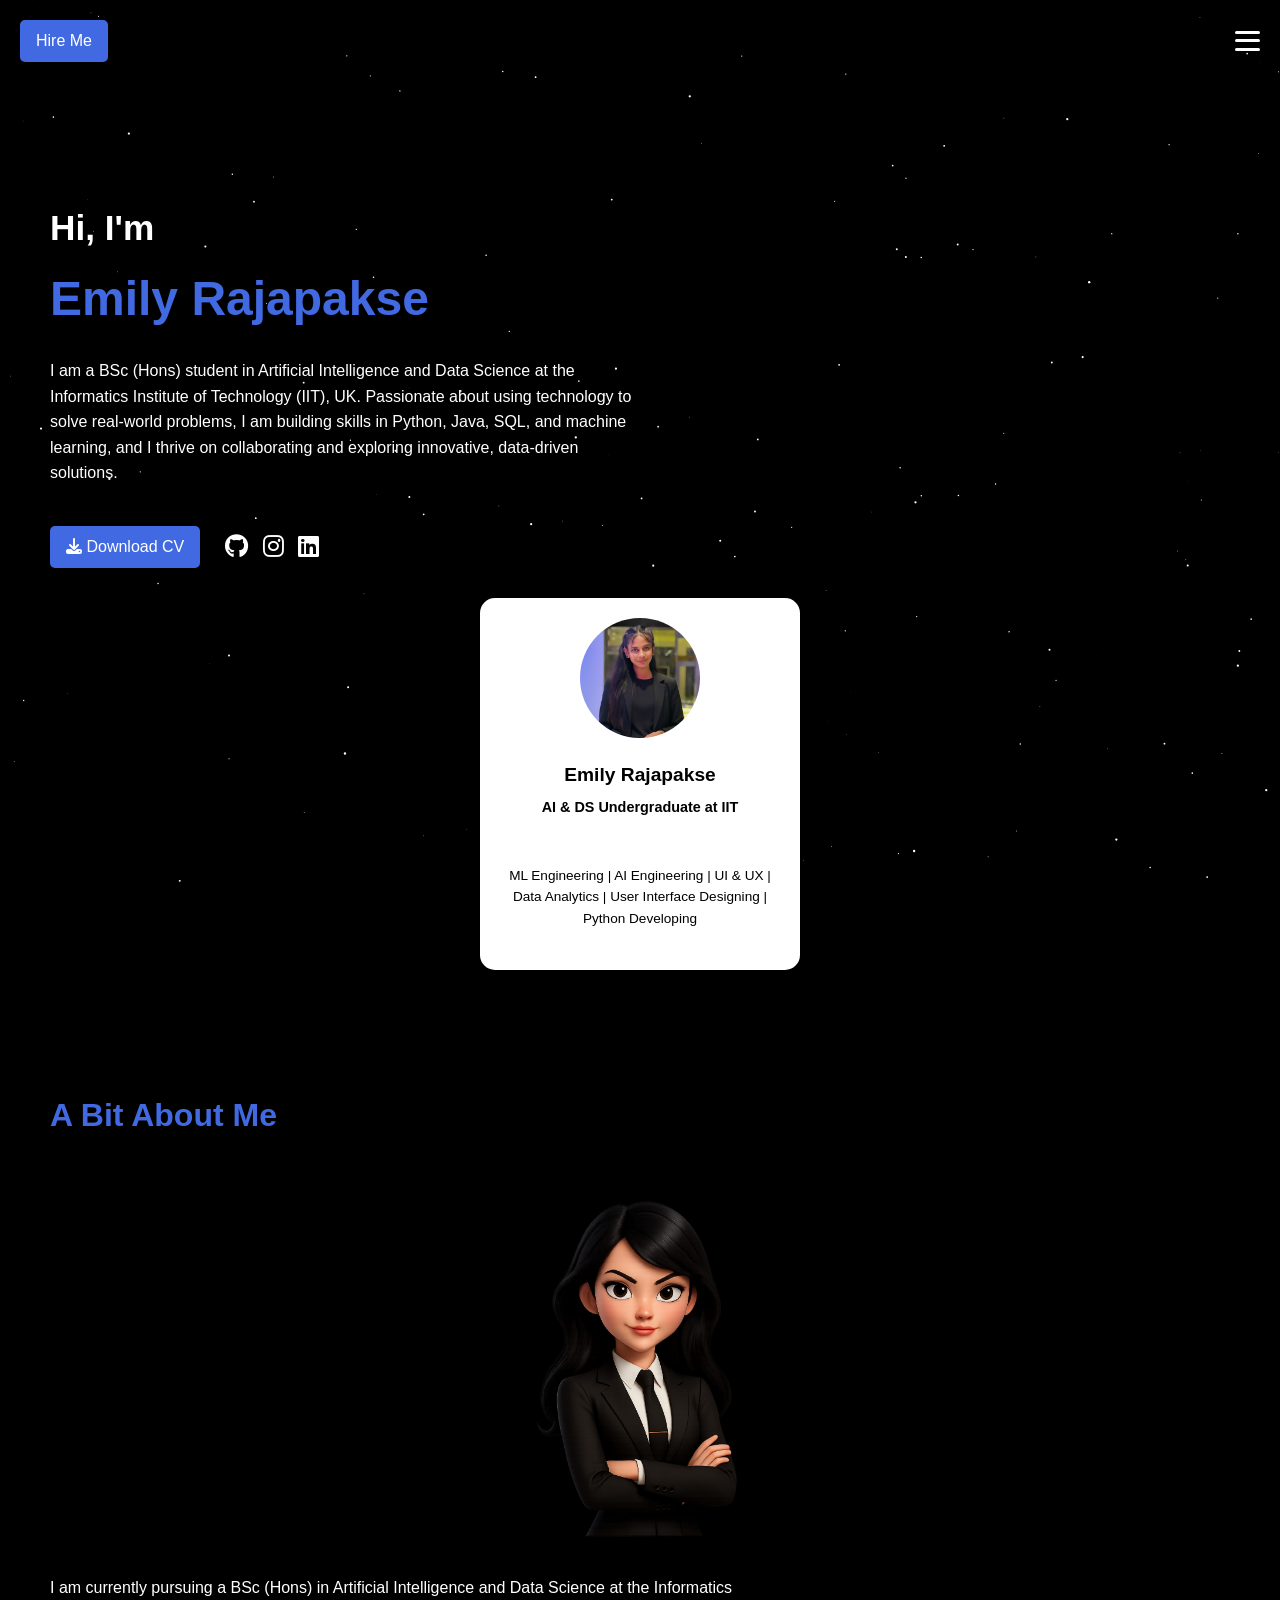
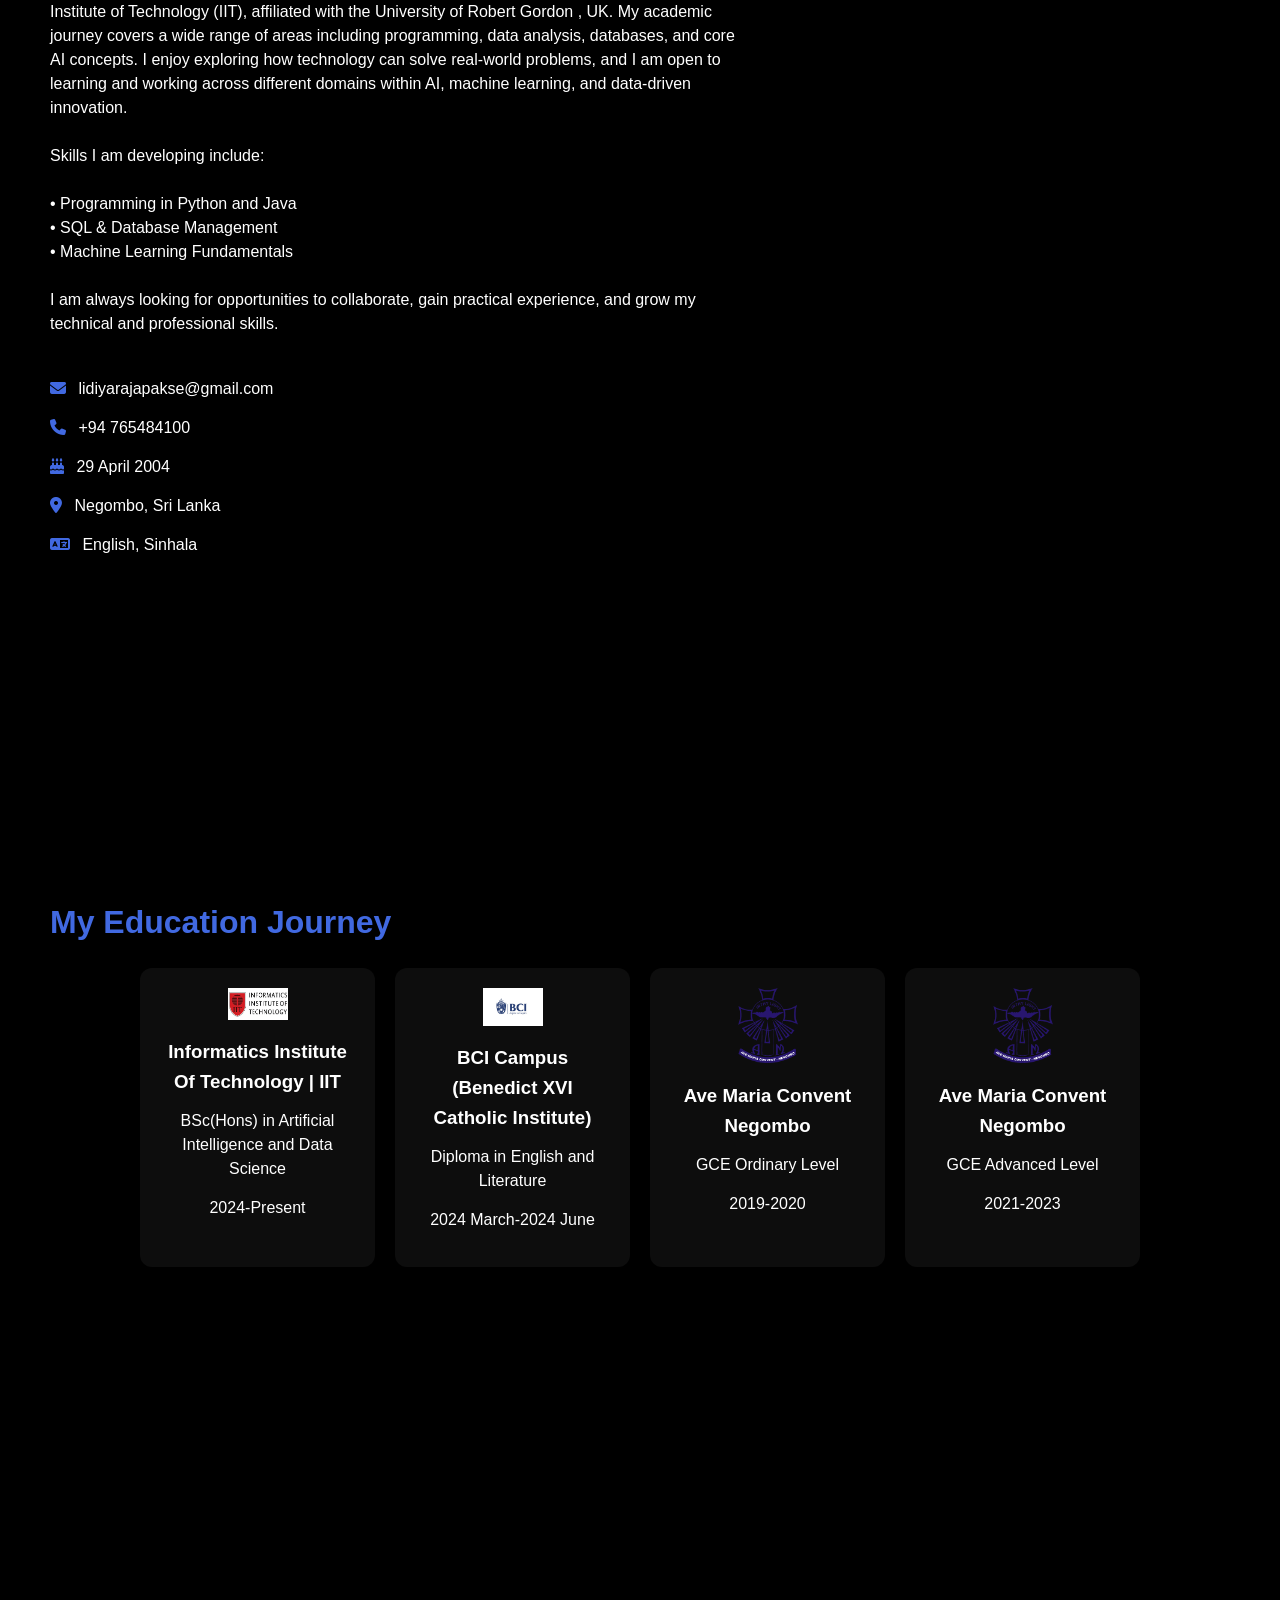
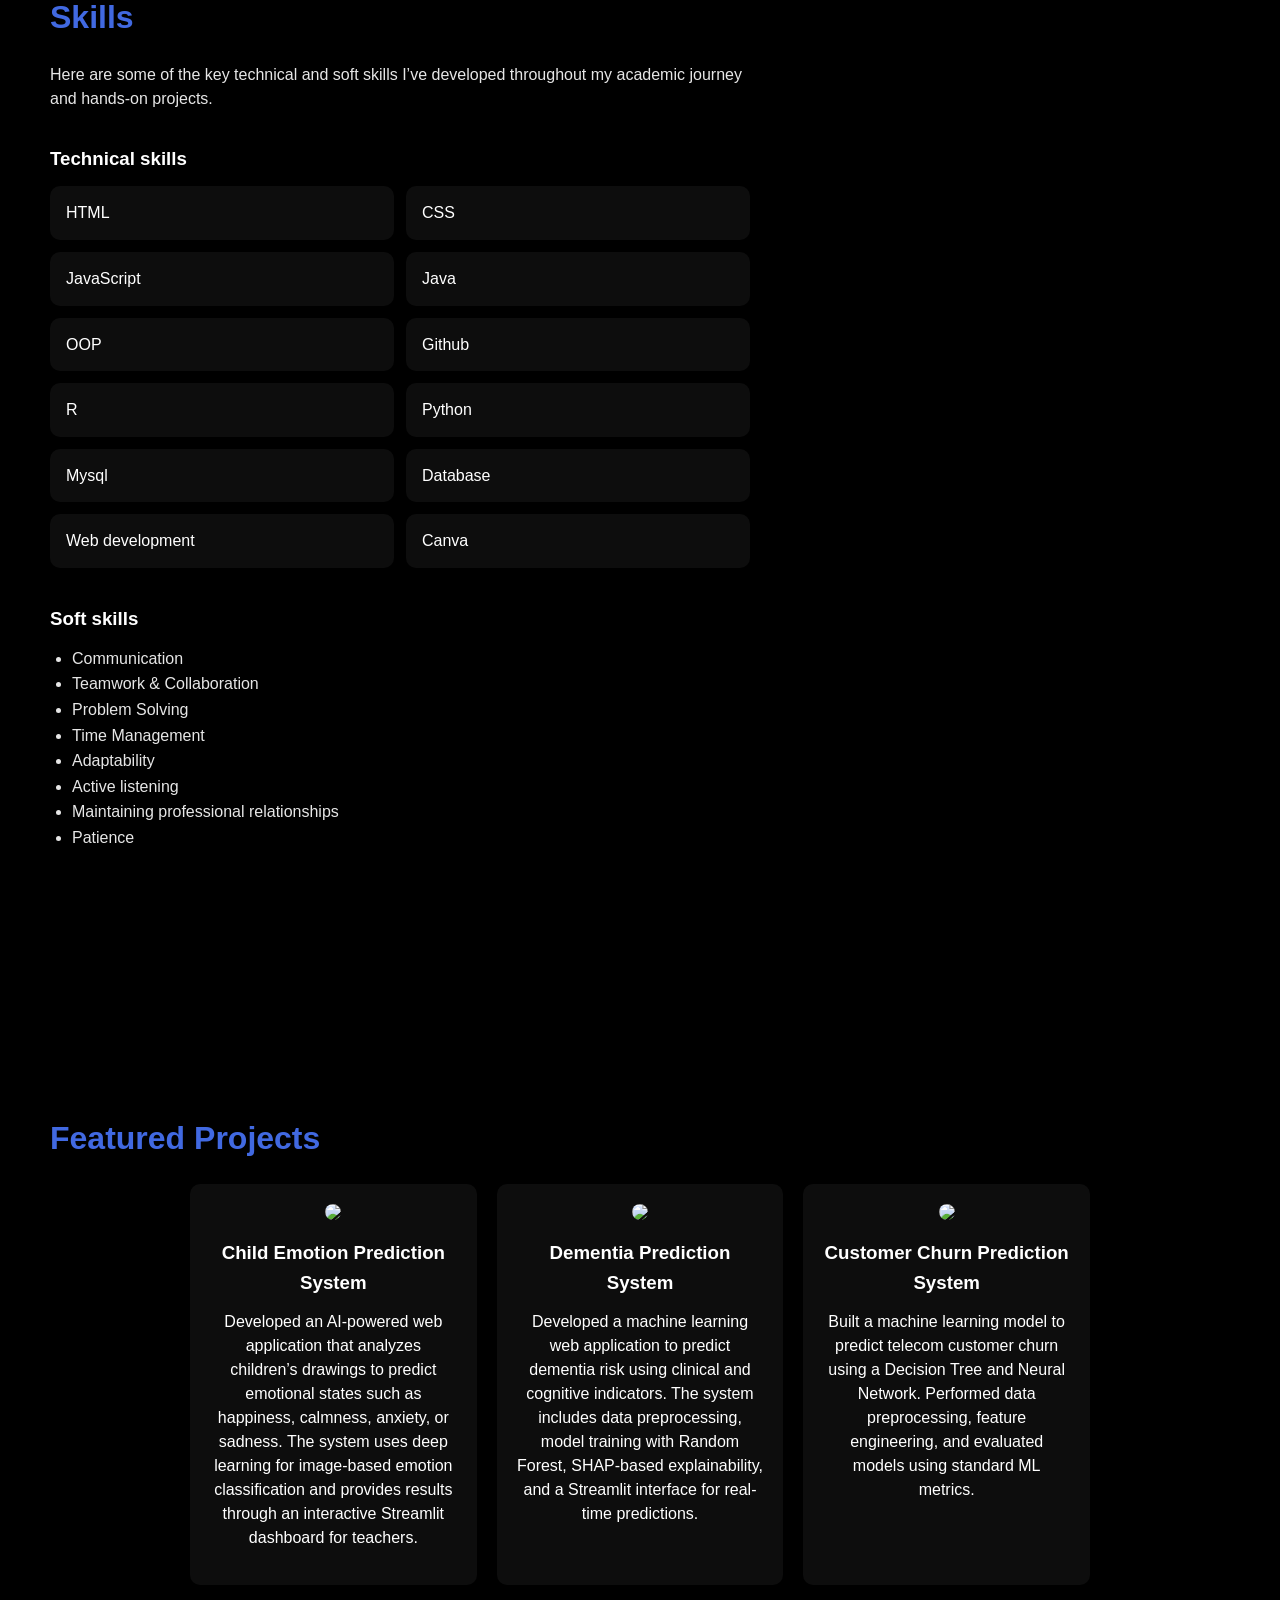
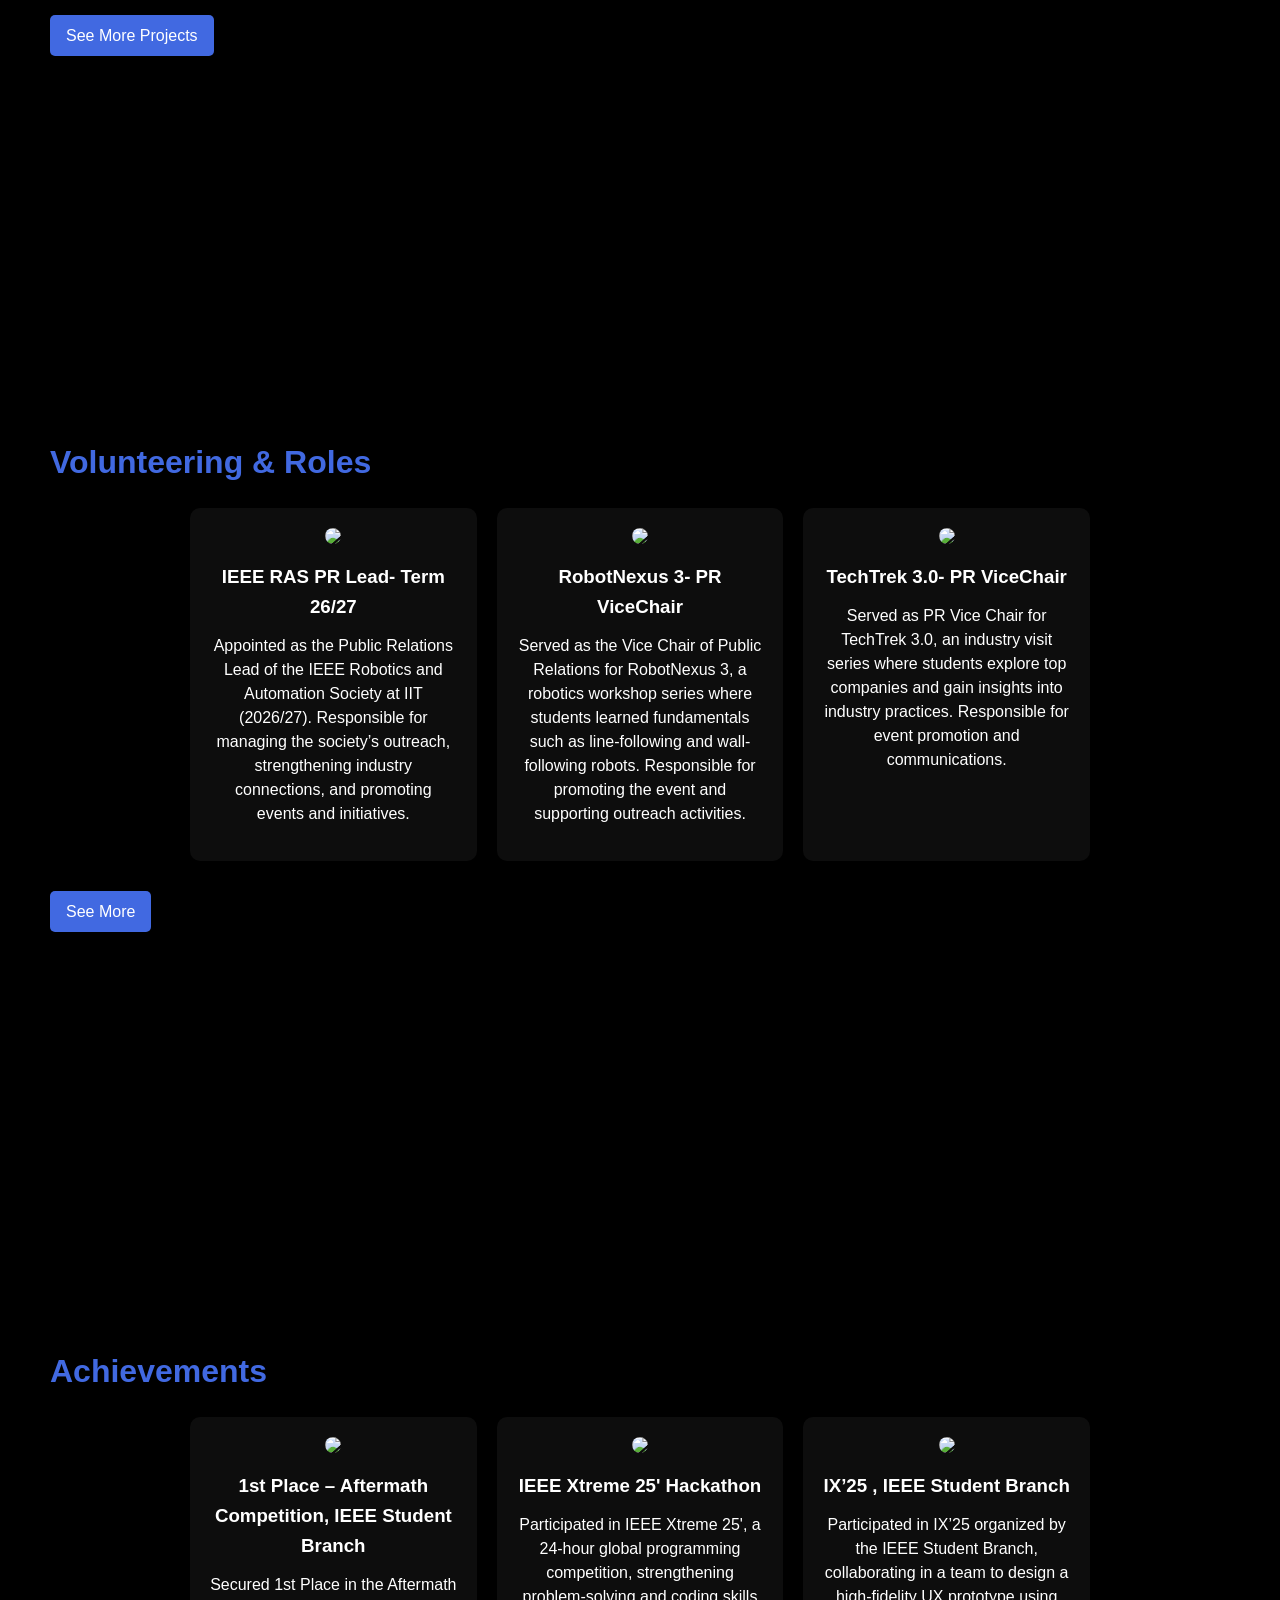
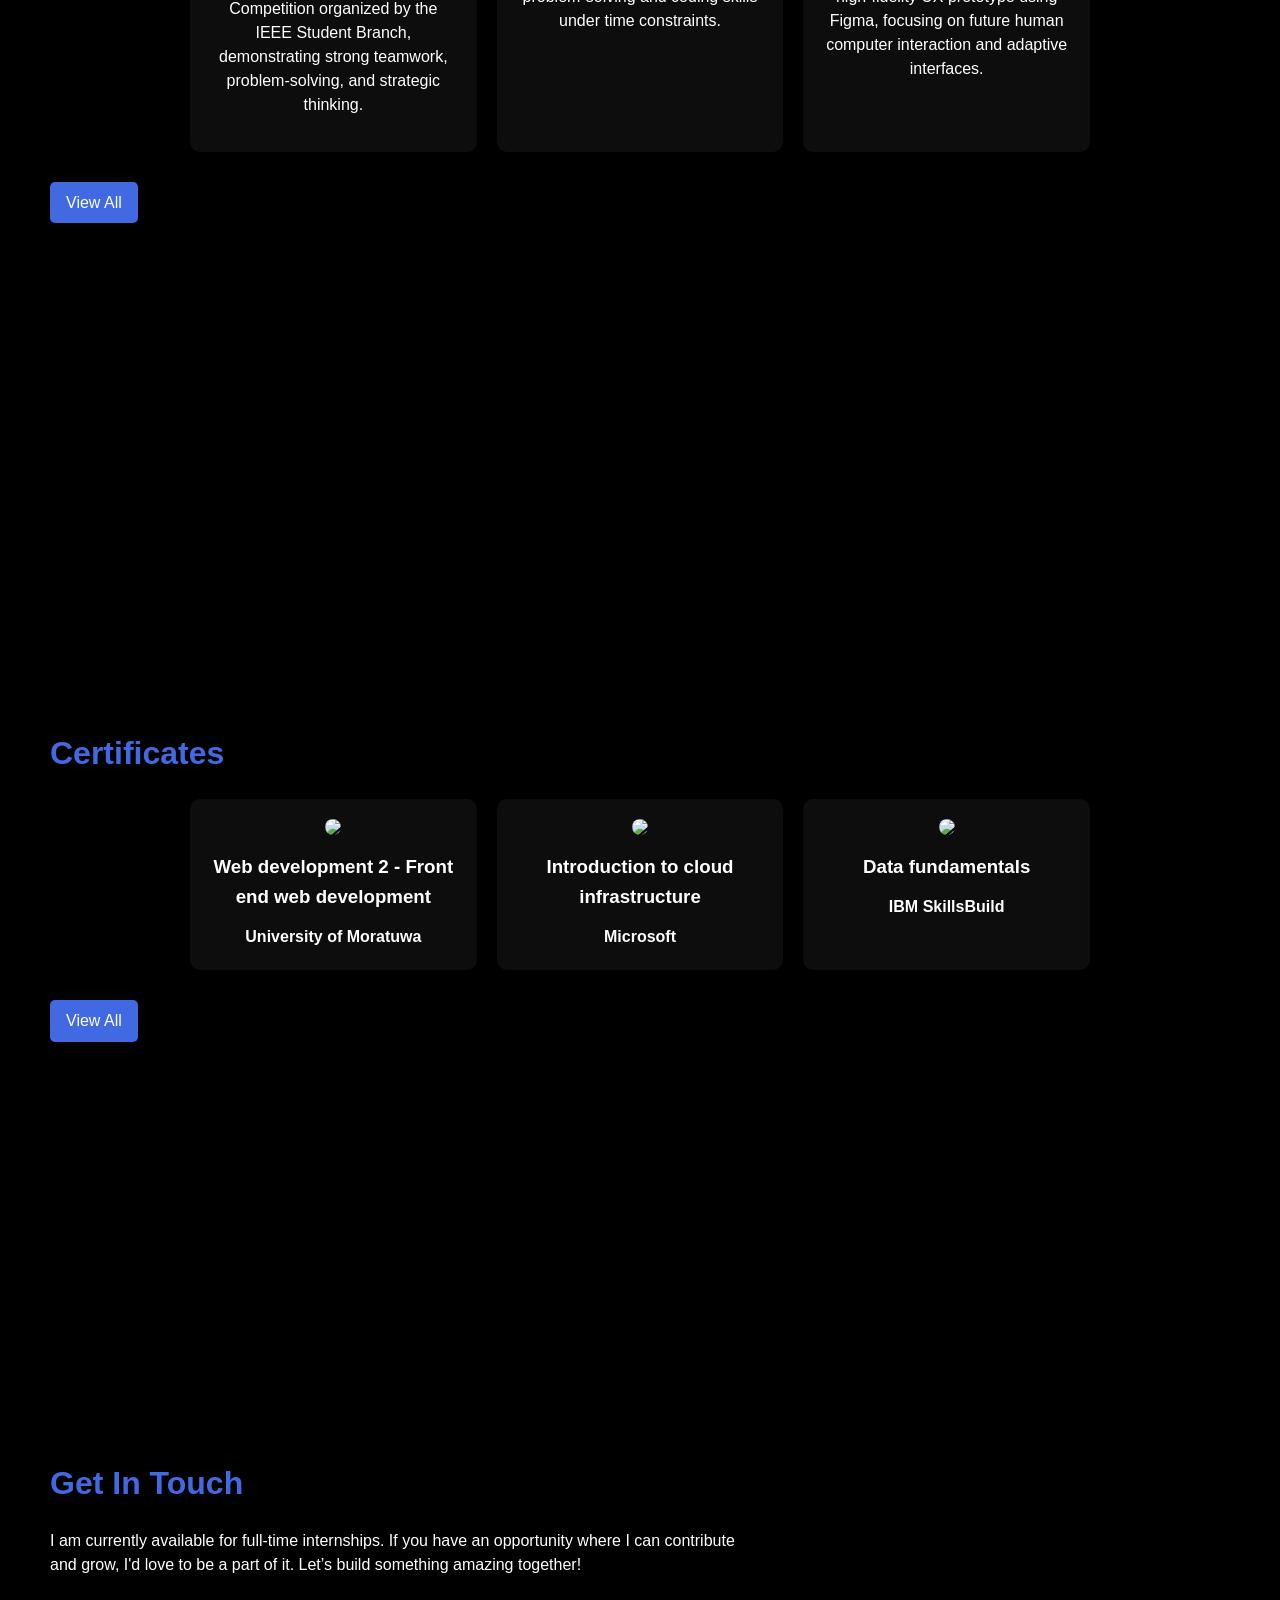
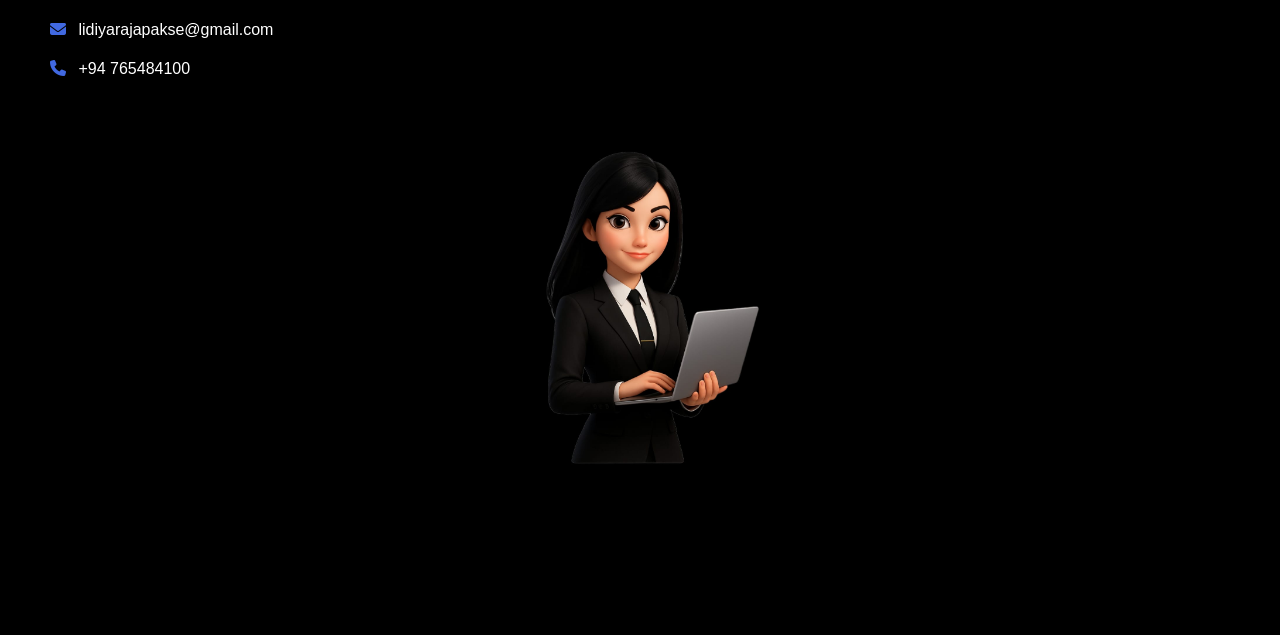
==== index.html @ 0fd034a1 "Add files via upload" ====
<!DOCTYPE html>
<html lang="en">
<head>
  <meta charset="UTF-8" />
  <meta name="viewport" content="width=device-width, initial-scale=1.0" />
  <title>Portfolio Demo</title>
  <link rel="stylesheet" href="styles.css" />
  <link rel="stylesheet" href="https://cdn.jsdelivr.net/npm/aos@2.3.4/dist/aos.css" />
  <link rel="stylesheet" href="https://cdnjs.cloudflare.com/ajax/libs/font-awesome/6.4.0/css/all.min.css"/>
</head>
<body>
  <!-- Star Background -->
  <canvas id="bg-canvas"></canvas>

  <!-- Navbar -->
  <header>
    <div class="nav-left">
      <a href="#contact" class="hire-btn">Hire Me</a>
    </div>
    <div class="nav-right">
      <div class="hamburger" id="hamburger">
        <span></span>
        <span></span>
        <span></span>
      </div>
    </div>
  </header>

  <!-- Mobile Menu -->
  <nav class="mobile-menu" id="mobileMenu">
    <ul>
      <li><a href="#home">Home</a></li>
      <li><a href="#about">About</a></li>
      <li><a href="#education">Education</a></li>
      <li><a href="#skills">Skills</a></li>
      <li><a href="#projects">Projects</a></li>
      <li><a href="#volunteering">Volunteering</a></li>
      <li><a href="#achievements">Achievements</a></li>
      <li><a href="#certificates">Certificates</a></li>
      <li><a href="#contact">Contact</a></li>
    </ul>
  </nav>

  <!-- Sections -->
  <section id="home" class="section">
    <h1 data-aos="fade-up">Hi, I'm </h1>
    <h2 data-aos="fade-up">Emily Rajapakse</h2>
    <p data-aos="fade-up" data-aos-delay="300">
      I am a BSc (Hons) student in Artificial Intelligence and Data Science at the Informatics Institute of Technology (IIT), UK. Passionate about using technology to solve real-world problems, I am building skills in Python, Java, SQL, and machine learning, and I thrive on collaborating and exploring innovative, data-driven solutions.
    </p>

    <div class="home-buttons" data-aos="fade-up" data-aos-delay="600">
      <a href="assets/cv.pdf" download="Emily_Rajapakse_CV" class="hire-btn">
        <i class="fa-solid fa-download"></i> Download CV
      </a>

      <div class="social-icons">
        <a href="https://github.com/EmilyRajapakse2004" target="_blank"><i class="fab fa-github"></i></a>
        <a href="https://www.instagram.com/emily_dzoy?igsh=d3J3a2YyanF6aWJv" target="_blank"><i class="fab fa-instagram"></i></a>
        <a href="https://www.linkedin.com/in/emily-rajapakse-7422a737a" target="_blank"><i class="fab fa-linkedin"></i></a>
      </div>
    </div>

    <div class="profile-card" data-aos="fade-up" data-aos-delay="900">
      <img src="assets/profile.jpg" alt="Emily Rajapakse">
      <h3>Emily Rajapakse</h3>
      <p><b>AI & DS Undergraduate at IIT</b></p><br>
      <p class="skills">ML Engineering | AI Engineering | UI & UX | Data Analytics | User Interface Designing | Python Developing</p>
    </div>
  </section>

  <section id="about" class="section">
    <h2 data-aos="fade-up">A Bit About Me</h2>
    <div class="about-avatar" data-aos="fade-up" data-aos-delay="200">
      <img src="assets/professional-girl.jpg" alt="Professional Working Girl">
    </div>
    <p data-aos="fade-up">
      I am currently pursuing a BSc (Hons) in Artificial Intelligence and Data Science at the Informatics Institute of Technology (IIT), affiliated with the University of Robert Gordon , UK.

      My academic journey covers a wide range of areas including programming, data analysis, databases, and core AI concepts. I enjoy exploring how technology can solve real-world problems, and I am open to learning and working across different domains within AI, machine learning, and data-driven innovation.<br><br>

      Skills I am developing include:<br><br>
      • Programming in Python and Java<br>
      • SQL & Database Management<br>
      • Machine Learning Fundamentals<br><br>

      I am always looking for opportunities to collaborate, gain practical experience, and grow my technical and professional skills.
    </p>

    <div class="about-contact">
      <p data-aos="fade-up" data-aos-delay="400"><i class="fa-solid fa-envelope"></i> <a href="mailto:lidiyarajapakse@gmail.com">lidiyarajapakse@gmail.com</a></p>
      <p data-aos="fade-up" data-aos-delay="400"><i class="fa-solid fa-phone"></i> <a href="tel:+94765484100">+94 765484100</a></p>
      <p data-aos="fade-up" data-aos-delay="400"><i class="fa-solid fa-cake-candles"></i> 29 April 2004</p>
      <p data-aos="fade-up" data-aos-delay="400"><i class="fa-solid fa-location-dot"></i> Negombo, Sri Lanka</p>
      <p data-aos="fade-up" data-aos-delay="400"><i class="fa-solid fa-language"></i> English, Sinhala</p>
    </div>
  </section>

  <section id="education" class="section">
    <h2 data-aos="fade-up">My Education Journey</h2>
    <div class="education-grid">
      <div class="education-card" data-aos="zoom-in">
        <img src="assets/iit-logo.webp" alt="IIT Logo" class="edu-logo">
        <h3>Informatics Institute Of Technology | IIT</h3>
        <p>BSc(Hons) in Artificial Intelligence and Data Science</p>
        <p>2024-Present</p>
      </div>
      <div class="education-card" data-aos="zoom-in" data-aos-delay="200">
        <img src="assets/bci-logo.jpg" alt="BCI Logo" class="edu-logo">
        <h3>BCI Campus (Benedict XVI Catholic Institute)</h3>
        <p>Diploma in English and Literature</p>
        <p>2024 March-2024 June</p>
      </div>
      <div class="education-card" data-aos="zoom-in" data-aos-delay="400">
        <img src="assets/ave-maria-logo.png" alt="Ave Maria Convent Logo" class="edu-logo">
        <h3>Ave Maria Convent Negombo</h3>
        <p>GCE Ordinary Level</p>
        <p>2019-2020</p>
      </div>
      <div class="education-card" data-aos="zoom-in" data-aos-delay="600">
        <img src="assets/ave-maria-logo.png" alt="Ave Maria Convent Logo" class="edu-logo">
        <h3>Ave Maria Convent Negombo</h3>
        <p>GCE Advanced Level</p>
        <p>2021-2023</p>
      </div>
    </div>
  </section>

  <section id="skills" class="section">
    <h2 data-aos="fade-up">Skills</h2>
    <p class="skills-intro" data-aos="fade-up" data-aos-delay="100">
      Here are some of the key technical and soft skills I’ve developed throughout my academic journey and hands-on projects.
    </p>
    <h3 class="subheading" data-aos="fade-up" data-aos-delay="200"><strong>Technical skills</strong></h3>
    <div class="technical-grid" data-aos="fade-up" data-aos-delay="300">
      <div class="skill-card">HTML</div>
      <div class="skill-card">CSS</div>
      <div class="skill-card">JavaScript</div>
      <div class="skill-card">Java</div>
      <div class="skill-card">OOP</div>
      <div class="skill-card">Github</div>
      <div class="skill-card">R</div>
      <div class="skill-card">Python</div>
      <div class="skill-card">Mysql</div>
      <div class="skill-card">Database</div>
      <div class="skill-card">Web development</div>
      <div class="skill-card">Canva</div>
    </div>
    <h3 class="subheading" data-aos="fade-up" data-aos-delay="400"><strong>Soft skills</strong></h3>
    <ul class="soft-skills" data-aos="fade-up" data-aos-delay="450">
      <li>Communication</li>
      <li>Teamwork & Collaboration</li>
      <li>Problem Solving</li>
      <li>Time Management</li>
      <li>Adaptability</li>
      <li>Active listening</li>
      <li>Maintaining professional relationships</li>
      <li>Patience</li>
    </ul>
  </section>

  <section id="projects" class="section">
  <h2 data-aos="fade-up">Featured Projects</h2>

  <div class="projects-grid">

    <div class="project-card" data-aos="zoom-in">
      <img src="assets/project1.png" class="project-img">
      <h3>Child Emotion Prediction System</h3>
      <p>Developed an AI-powered web application that analyzes children’s drawings to predict emotional states such as happiness, calmness, anxiety, or sadness. The system uses deep learning for image-based emotion classification and provides results through an interactive Streamlit dashboard for teachers.</p>
    </div>

    <div class="project-card" data-aos="zoom-in" data-aos-delay="200">
      <img src="assets/project2.jfif" class="project-img">
      <h3>Dementia Prediction System</h3>
      <p>Developed a machine learning web application to predict dementia risk using clinical and cognitive indicators. The system includes data preprocessing, model training with Random Forest, SHAP-based explainability, and a Streamlit interface for real-time predictions.</p>
    </div>

    <div class="project-card" data-aos="zoom-in" data-aos-delay="400">
      <img src="assets/project3.jfif" class="project-img">
      <h3>Customer Churn Prediction System</h3>
      <p>Built a machine learning model to predict telecom customer churn using a Decision Tree and Neural Network. Performed data preprocessing, feature engineering, and evaluated models using standard ML metrics.</p>
    </div>

  </div>

    <div class="see-more">
      <a href="projects.html" class="hire-btn">See More Projects</a>
    </div>

  </section>

  <section id="volunteering" class="section">
  <h2 data-aos="fade-up">Volunteering & Roles</h2>

  <div class="projects-grid">

    <div class="project-card" data-aos="zoom-in">
      <img src="assets/volunteer1.jpeg" class="project-img">
      <h3>IEEE RAS PR Lead- Term 26/27</h3>
      <p>Appointed as the Public Relations Lead of the IEEE Robotics and Automation Society at IIT (2026/27). Responsible for managing the society’s outreach, strengthening industry connections, and promoting events and initiatives.</p>
    </div>

    <div class="project-card" data-aos="zoom-in" data-aos-delay="200">
      <img src="assets/volunteer2.jpeg" class="project-img">
      <h3>RobotNexus 3- PR ViceChair</h3>
      <p>Served as the Vice Chair of Public Relations for RobotNexus 3, a robotics workshop series where students learned fundamentals such as line-following and wall-following robots. Responsible for promoting the event and supporting outreach activities.</p>
    </div>

    <div class="project-card" data-aos="zoom-in" data-aos-delay="400">
      <img src="assets/volunteer3.jpeg" class="project-img">
      <h3>TechTrek 3.0- PR ViceChair</h3>
      <p>Served as PR Vice Chair for TechTrek 3.0, an industry visit series where students explore top companies and gain insights into industry practices. Responsible for event promotion and communications.</p>
    </div>

  </div>

  <div class="see-more">
    <a href="volunteering.html" class="hire-btn">See More</a>
  </div>

  </section>

  <section id="achievements" class="section">
  <h2 data-aos="fade-up">Achievements</h2>

  <div class="projects-grid">

    <div class="project-card" data-aos="zoom-in">
      <img src="assets/achievement1.jpeg" class="project-img">
      <h3>1st Place – Aftermath Competition, IEEE Student Branch</h3>
      <p>Secured 1st Place in the Aftermath Competition organized by the IEEE Student Branch, demonstrating strong teamwork, problem-solving, and strategic thinking.</p>
    </div>

    <div class="project-card" data-aos="zoom-in" data-aos-delay="200">
      <img src="assets/achievement2.jpeg" class="project-img">
      <h3>IEEE Xtreme 25' Hackathon</h3>
      <p>Participated in IEEE Xtreme 25', a 24-hour global programming competition, strengthening problem-solving and coding skills under time constraints.</p>
    </div>

    <div class="project-card" data-aos="zoom-in" data-aos-delay="400">
      <img src="assets/achievement3.jpeg" class="project-img">
      <h3> IX’25 , IEEE Student Branch</h3>
      <p>Participated in IX’25 organized by the IEEE Student Branch, collaborating in a team to design a high-fidelity UX prototype using Figma, focusing on future human computer interaction and adaptive interfaces.</p>
    </div>

  </div>

  <div class="see-more">
    <a href="achievements.html" class="hire-btn">View All</a>
  </div>

  </section>

  <section id="certificates" class="section">
  <h2 data-aos="fade-up">Certificates</h2>

  <div class="projects-grid">

    <div class="project-card" data-aos="zoom-in">
      <img src="assets/certificate1.jfif" class="project-img">
      <h3>Web development 2 - Front end web development</h3>
      <h4>University of Moratuwa</h4>
    </div>

    <div class="project-card" data-aos="zoom-in" data-aos-delay="200">
      <img src="assets/certificate2.jfif" class="project-img">
      <h3>Introduction to cloud infrastructure</h3>
      <h4>Microsoft</h4>
    </div>

    <div class="project-card" data-aos="zoom-in" data-aos-delay="400">
      <img src="assets/certificate3.jfif" class="project-img">
      <h3>Data fundamentals</h3>
      <h4>IBM SkillsBuild</h4>
    </div>

  </div>

  <div class="see-more">
    <a href="certificates.html" class="hire-btn">View All</a>
  </div>

  </section>

  <section id="contact" class="section">
    <h2 data-aos="fade-up">Get In Touch</h2>
    <p data-aos="fade-up">
      I am currently available for full-time internships. If you have an opportunity where I can contribute and grow, I'd love to be a part of it. Let’s build something amazing together!
    </p>
    
    <div class="about-contact" data-aos="fade-up" data-aos-delay="200">
      <p><i class="fa-solid fa-envelope"></i> <a href="mailto:lidiyarajapakse@gmail.com">lidiyarajapakse@gmail.com</a></p>
      <p><i class="fa-solid fa-phone"></i> <a href="tel:+94765484100">+94 765484100</a></p>
    </div>

    <div class="contact-avatar" data-aos="fade-up" data-aos-delay="400">
      <img src="assets/contact-photo.jpg" alt="Contact Emily Rajapakse">
    </div>
  </section>

  <!-- Scripts -->
  <script src="https://cdn.jsdelivr.net/npm/three@0.154.0/build/three.min.js"></script>
  <script src="https://cdn.jsdelivr.net/npm/gsap@3.14.1/dist/gsap.min.js"></script>
  <script src="https://cdn.jsdelivr.net/npm/gsap@3.14.1/dist/ScrollTrigger.min.js"></script>
  <script src="https://cdn.jsdelivr.net/npm/aos@2.3.4/dist/aos.js"></script>
  <script src="scripts.js"></script>
</body>
</html>
---- styles.css ----
/* General Reset */
* { margin: 0; padding: 0; box-sizing: border-box; }
body { font-family: Arial, sans-serif; background: black; color: white; line-height: 1.6; overflow-x: hidden; text-align: center; }

/* Star Background */
canvas#bg-canvas { position: fixed; top: 0; left: 0; width: 100%; height: 100%; z-index: -1; }

/* Navbar */
header { position: fixed; top: 0; width: 100%; padding: 20px; display: flex; justify-content: space-between; align-items: center; z-index: 10; }
.nav-left, .nav-right { display: flex; align-items: center; }
.hire-btn { background: royalblue; color: white; padding: 8px 16px; border-radius: 5px; text-decoration: none; transition: background 0.3s ease; }
.hire-btn:hover { background: darkblue; }

/* Hamburger Icon */
.hamburger { cursor: pointer; display: flex; flex-direction: column; justify-content: space-between; width: 25px; height: 20px; }
.hamburger span { display: block; height: 3px; width: 100%; background-color: white; border-radius: 2px; transition: all 0.3s ease; }
.hamburger.active span:nth-child(1) { transform: rotate(45deg) translate(5px, 5px); }
.hamburger.active span:nth-child(2) { opacity: 0; }
.hamburger.active span:nth-child(3) { transform: rotate(-45deg) translate(5px, -5px); }

/* Mobile Menu */
.mobile-menu { position: fixed; top: 0; right: -100%; width: 100%; height: 100vh; background: rgba(0,0,0,0.95); display: flex; justify-content: center; align-items: center; transition: right 0.3s ease; z-index: 9; }
.mobile-menu.active { right: 0; }
.mobile-menu ul { list-style: none; width: 80%; text-align: center; }
.mobile-menu li { border-top: 1px solid white; padding: 20px 0; }
.mobile-menu li:last-child { border-bottom: 1px solid white; }
.mobile-menu a { text-decoration: none; color: white; font-size: 1.5rem; transition: color 0.3s ease; }
.mobile-menu a:hover { color: royalblue; }

/* Sections */
.section { min-height: 100vh; padding: 60px 50px; display: flex; flex-direction: column; justify-content: center; align-items: flex-start; text-align: left; }
#home { padding-top: 200px; }
.section h2 { margin-bottom: 20px; color: royalblue; font-size: 2rem; }
.section h3 { margin-bottom: 12px; }

/* Home Section */
#home h1 { font-size: 2.2rem; margin-bottom: 5px; }
#home h2 { font-size: 3rem; margin-bottom: 20px; }
#home p { max-width: 600px; line-height: 1.6; margin-bottom: 20px; }

/* Home Buttons & Socials */
.home-buttons { margin-top: 20px; display: flex; align-items: center; gap: 15px; }
.home-buttons .social-icons a { color: white; font-size: 1.5rem; margin-left: 10px; text-decoration: none; transition: color 0.3s ease; }
.home-buttons .social-icons a:hover { color: royalblue; }

/* Profile Card */
.profile-card { background: white; color: black; max-width: 320px; width: 90%; margin: 30px auto 0; padding: 20px; border-radius: 15px; text-align: center; box-shadow: 0 8px 20px rgba(0,0,0,0.3); animation: shake 3s infinite linear; }
.profile-card img { width: 120px; height: 120px; border-radius: 50%; object-fit: cover; margin-bottom: 15px; }
.profile-card h3 { margin-bottom: 5px; font-size: 1.2rem; font-weight: bold; }
.profile-card p { font-size: 0.9rem; margin-bottom: 5px; line-height: 1.4; }
.profile-card .skills { font-size: 0.85rem; line-height: 1.3; }

/* Shake Animation */
@keyframes shake {
  0% { transform: translate(0px,0px) rotate(0deg); }
  10% { transform: translate(-2px,-2px) rotate(-1deg); }
  20% { transform: translate(2px,-1px) rotate(1deg); }
  30% { transform: translate(-2px,1px) rotate(0deg); }
  40% { transform: translate(2px,2px) rotate(1deg); }
  50% { transform: translate(-1px,-1px) rotate(-1deg); }
  60% { transform: translate(1px,2px) rotate(0deg); }
  70% { transform: translate(-2px,1px) rotate(1deg); }
  80% { transform: translate(2px,-1px) rotate(-1deg); }
  90% { transform: translate(-1px,2px) rotate(0deg); }
  100% { transform: translate(0px,0px) rotate(-1deg); }
}

/* About & Contact Avatars */
.about-avatar, .contact-avatar { display: flex; justify-content: center; width: 100%; margin: 20px 0; }
.about-avatar img, .contact-avatar img { width: auto; max-width: 250px; height: auto; object-fit: contain; display: block; border-radius: 15px; }

/* Contact Details */
.about-contact { margin-top: 20px; color: white; text-align: left; }
.about-contact p { margin: 6px 0; font-size: 1rem; }
.about-contact i { margin-right: 8px; color: royalblue; }

/* Skills Section */
.skills-intro { margin-bottom: 12px; font-size: 1rem; color: #e6e6e6; }
.subheading { margin-top: 18px; margin-bottom: 12px; color: white; }
.technical-grid { display: grid; grid-template-columns: repeat(2, minmax(0, 1fr)); gap: 12px; width: 100%; max-width: 700px; margin-bottom: 18px; }
.skill-card { background: rgba(255, 255, 255, 0.05); padding: 14px 16px; border-radius: 10px; text-align: left; color: white; display: flex; align-items: center; }
.soft-skills { list-style: disc; margin-left: 22px; margin-bottom: 24px; color: #e6e6e6; }

/* Projects */
.projects-grid { display: grid; grid-template-columns: repeat(auto-fit, minmax(200px, 1fr)); gap: 20px; width: 100%; max-width: 900px; margin: 0 auto; }
.project-card { background: rgba(255, 255, 255, 0.05); padding: 20px; border-radius: 10px; text-align: center; }

/* Education */
.education-grid { display: grid; grid-template-columns: repeat(auto-fit, minmax(220px, 1fr)); gap: 20px; width: 100%; max-width: 1000px; margin: 0 auto; }
.education-card { background: rgba(255, 255, 255, 0.05); padding: 20px; border-radius: 12px; text-align: center; }
.education-card img.edu-logo { width: 60px; margin-bottom: 10px; }

/* Section Paragraphs */
.section p { max-width: 700px; margin-bottom: 15px; line-height: 1.5; }

/* Responsive */
@media (max-width: 768px) {
  .technical-grid { grid-template-columns: 1fr; }
  .section { padding: 60px 20px; }
  #home h2 { font-size: 2.2rem; }
}

/* Contact links */
.about-contact a {
  color: white;
  text-decoration: none;
  transition: color 0.3s ease;
}
.about-contact a:hover {
  color: royalblue;
}

.project-img{
  width:100%;
  border-radius:10px;
  margin-bottom:10px;
}

.see-more{
  margin-top:30px;
}

.see-more a{
  display:inline-block;
}

.project-full{
margin-top:60px;
max-width:900px;
}

.project-images{
display:grid;
grid-template-columns:repeat(4,1fr);
gap:15px;
margin:20px 0;
}

.project-images img{
width:100%;
border-radius:10px;
object-fit:cover;
}

.project-full h3{
margin-bottom:10px;
color:royalblue;
}

/* Each card stacked vertically */
.volunteer-card {
  background: rgba(255, 255, 255, 0.05);
  padding: 25px;
  margin-bottom: 30px;
  border-radius: 15px;
  text-align: left;
  transition: transform 0.3s ease, box-shadow 0.3s ease;
}

/* Hover effect */
.volunteer-card:hover {
  transform: translateY(-5px);
  box-shadow: 0 10px 25px rgba(0,0,0,0.35);
}

/* Card heading */
.volunteer-card h3 {
  color: royalblue;
  font-size: 1.3rem;
  margin-bottom: 10px;
}

/* Card paragraphs */
.volunteer-card p {
  color: #e6e6e6;
  margin-bottom: 10px;
  line-height: 1.5;
}

/* 4 images inside each card */
.volunteer-images {
  display: grid;
  grid-template-columns: repeat(2, 1fr);
  gap: 10px;
  margin: 15px 0;
}

.volunteer-images img {
  width: 100%;
  height: 120px;
  object-fit: cover;
  border-radius: 10px;
  transition: transform 0.3s ease;
}

.volunteer-images img:hover {
  transform: scale(1.05);
}

/* For desktop: 4 images in a row */
@media (min-width: 768px) {
  .volunteer-images {
    grid-template-columns: repeat(4, 1fr);
  }
}

/* See More button */
.see-more-container {
  text-align: center;
  margin-top: 20px;
}

.see-more-container .hire-btn {
  background: royalblue;
  color: white;
  padding: 10px 20px;
  border-radius: 6px;
  text-decoration: none;
  font-weight: 500;
  transition: background 0.3s ease, transform 0.3s ease;
}

.see-more-container .hire-btn:hover {
  background: darkblue;
  transform: translateY(-2px);
}

/* ==============================
   Achievements Section
   ============================== */

.achievement-card{
background: rgba(255,255,255,0.05);
padding:25px;
border-radius:15px;
margin-bottom:30px;
transition: transform 0.3s ease, box-shadow 0.3s ease;
}

.achievement-card:hover{
transform: translateY(-5px);
box-shadow:0 10px 25px rgba(0,0,0,0.35);
}

.achievement-card h3{
color:royalblue;
margin-bottom:15px;
}

.achievement-card p{
color:#e6e6e6;
line-height:1.5;
}

/* images grid */

.achievement-images{
display:grid;
grid-template-columns:repeat(2,1fr);
gap:10px;
margin-bottom:15px;
}

.achievement-images img{
width:100%;
height:120px;
object-fit:cover;
border-radius:10px;
transition: transform 0.3s ease;
}

.achievement-images img:hover{
transform:scale(1.05);
}

/* desktop view */

@media(min-width:768px){
.achievement-images{
grid-template-columns:repeat(4,1fr);
}
}

/* =====================================
   Certificates Section
===================================== */

.certificates-grid{
    display:grid;
    grid-template-columns:1fr;
    gap:30px;
    margin-top:40px;
}


/* Certificate Card */

.certificate-card{
    background:rgba(255,255,255,0.05);
    padding:20px;
    border-radius:15px;
    text-align:center;
    transition:transform 0.3s ease, box-shadow 0.3s ease;
}


/* Hover Effect */

.certificate-card:hover{
    transform:translateY(-6px);
    box-shadow:0 12px 25px rgba(0,0,0,0.35);
}


/* Certificate Image */

.certificate-card img{
    width:100%;
    height:200px;
    object-fit:cover;
    border-radius:10px;
    margin-bottom:15px;
    transition:transform 0.3s ease;
}


/* Image Hover Zoom */

.certificate-card img:hover{
    transform:scale(1.03);
}


/* Certificate Title */

.certificate-card h3{
    color:royalblue;
    font-size:1.1rem;
    margin-bottom:10px;
}


/* Certificate Description */

.certificate-card p{
    color:#e6e6e6;
    font-size:0.95rem;
    line-height:1.5;
}




@media(min-width:768px){

.certificates-grid{
    grid-template-columns:repeat(2,1fr);
}

}


@media(min-width:1200px){

.certificates-grid{
    grid-template-columns:repeat(4,1fr);
}

}


@media(max-width:480px){

.certificate-card img{
    height:160px;
}

.certificate-card h3{
    font-size:1rem;
}

.certificate-card p{
    font-size:0.9rem;
}

}
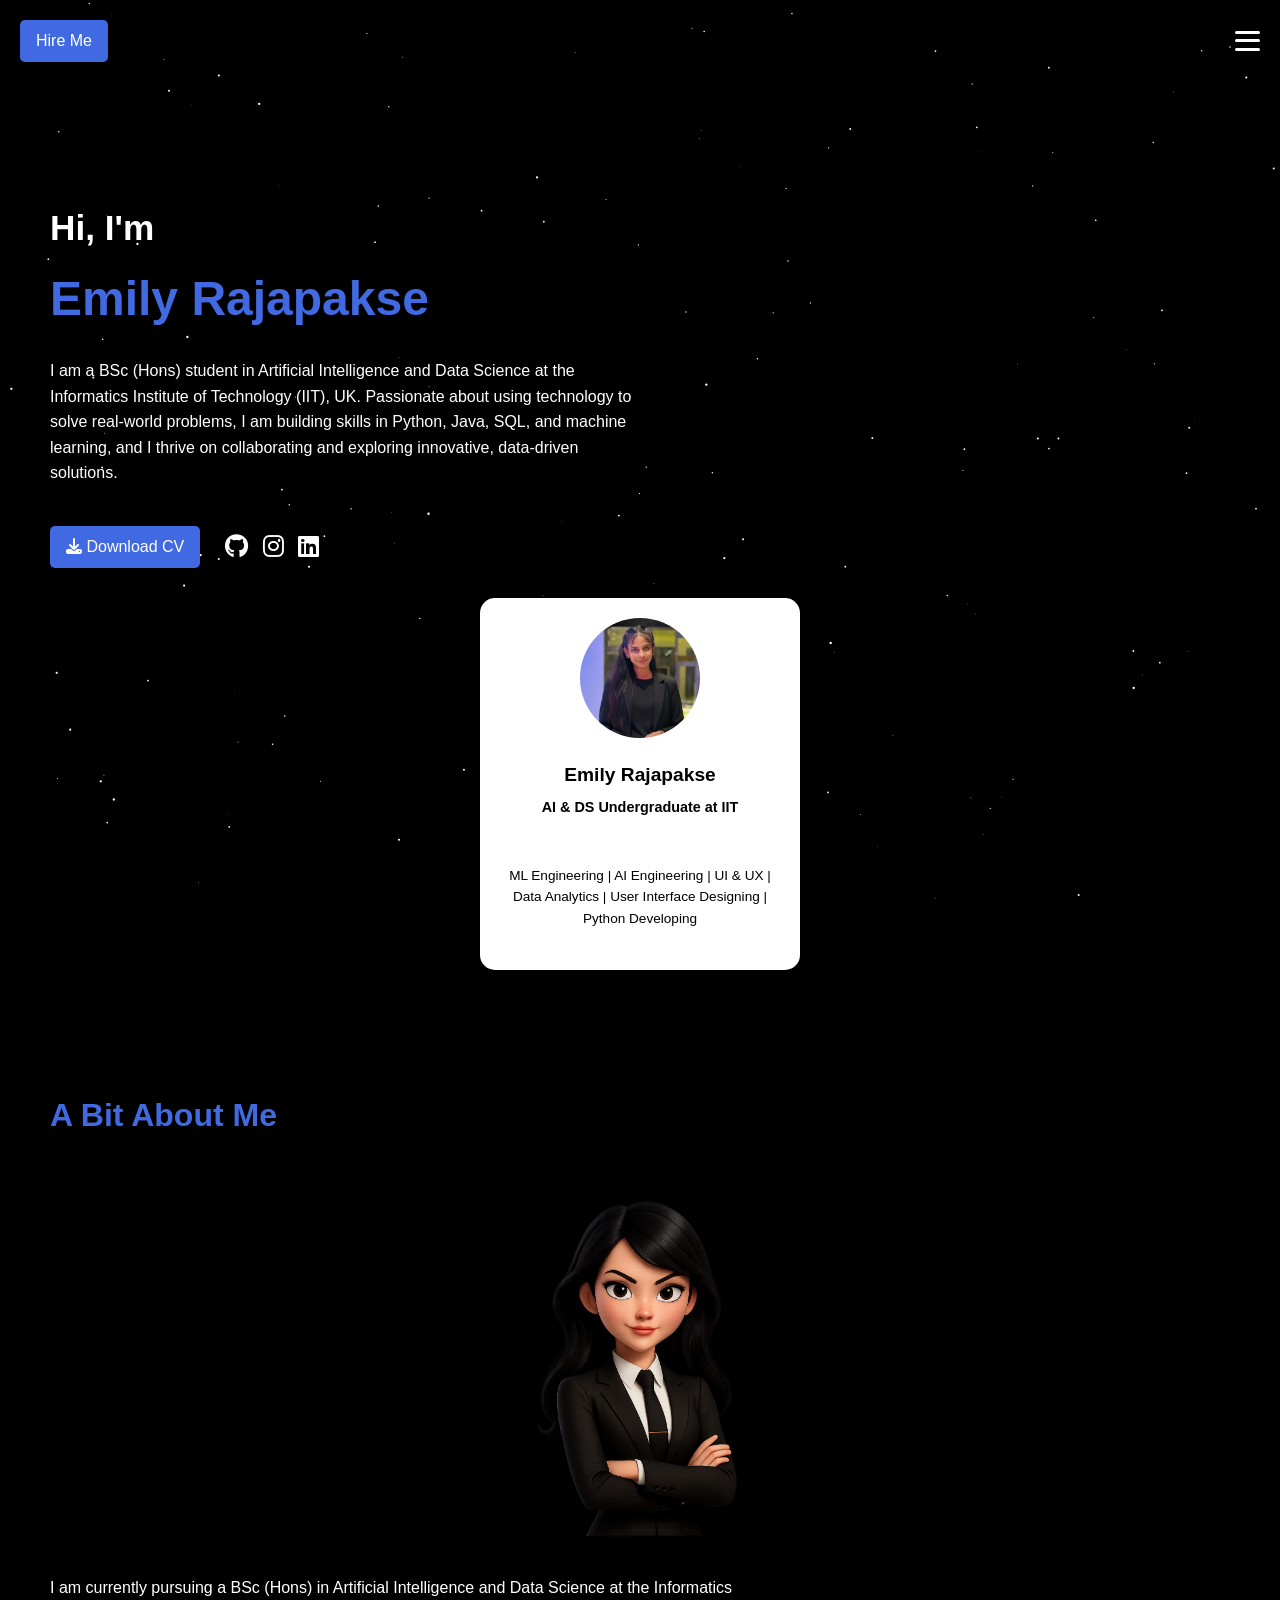
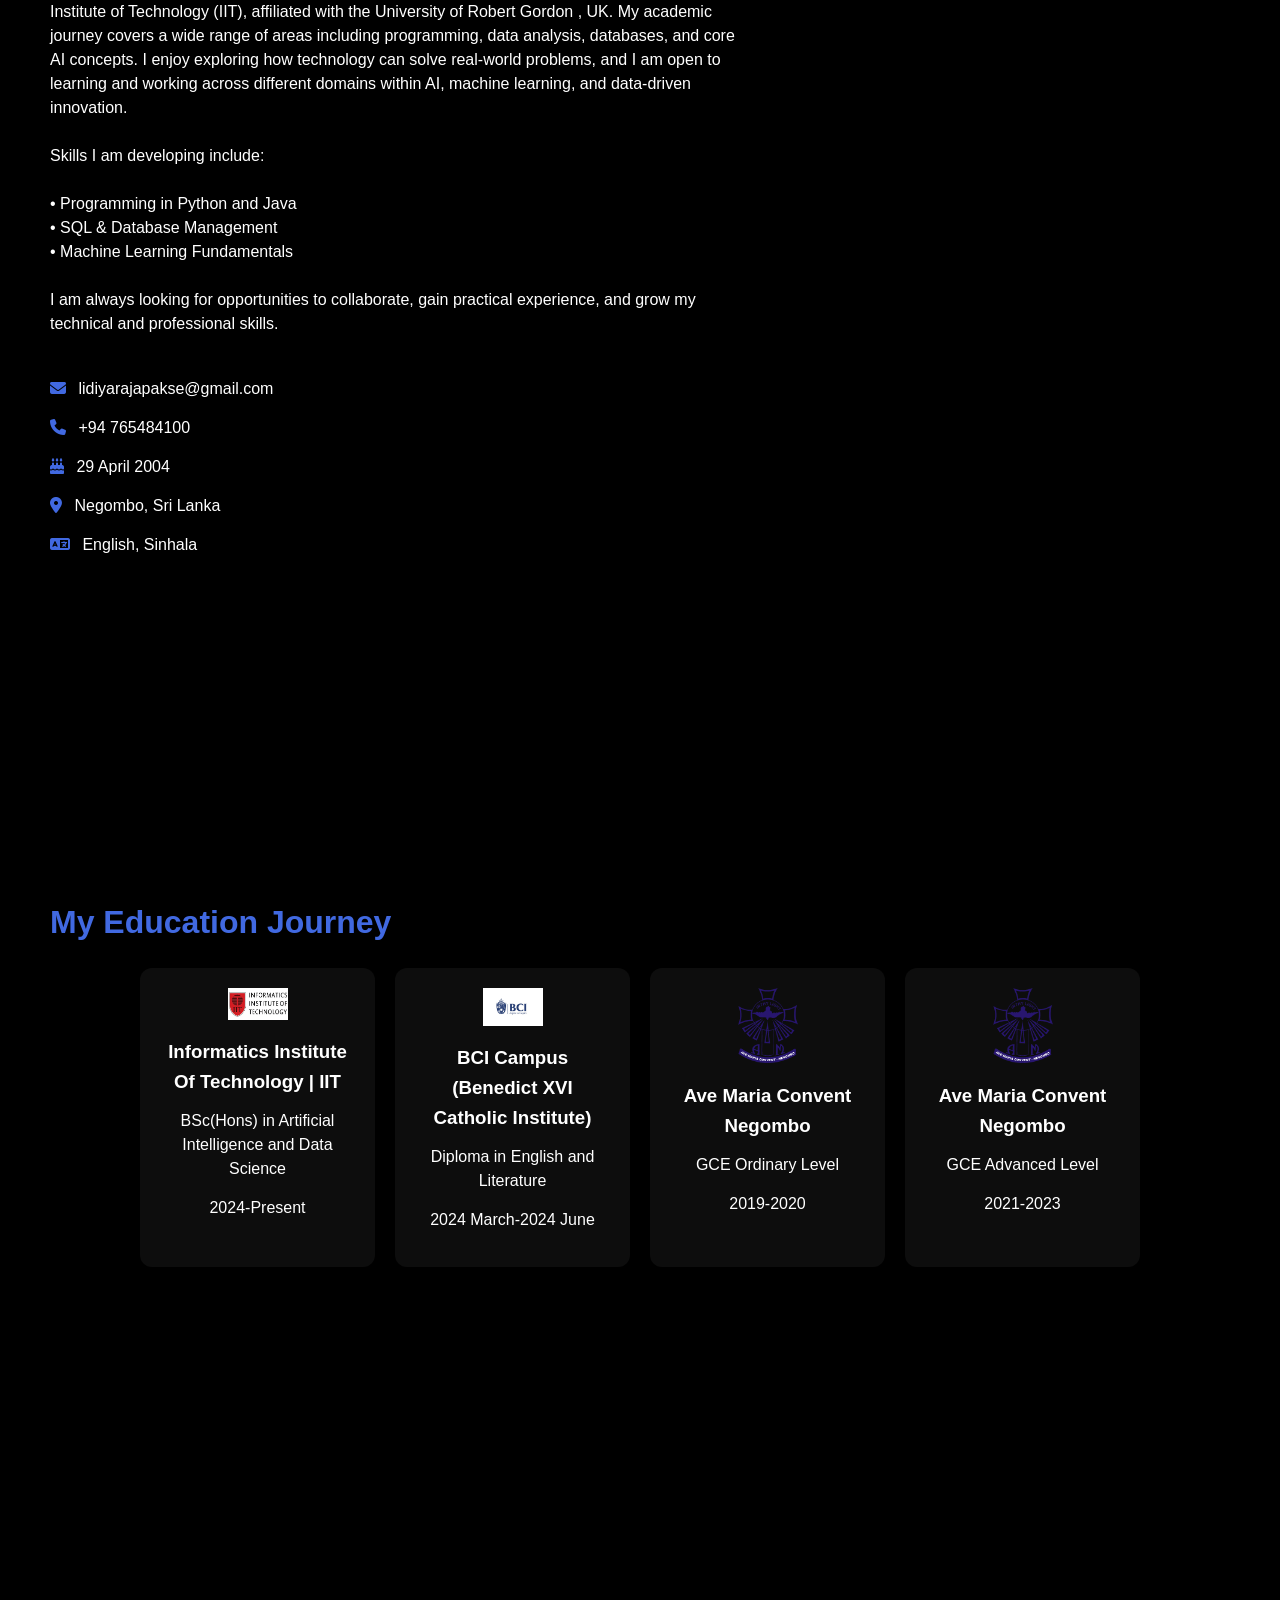
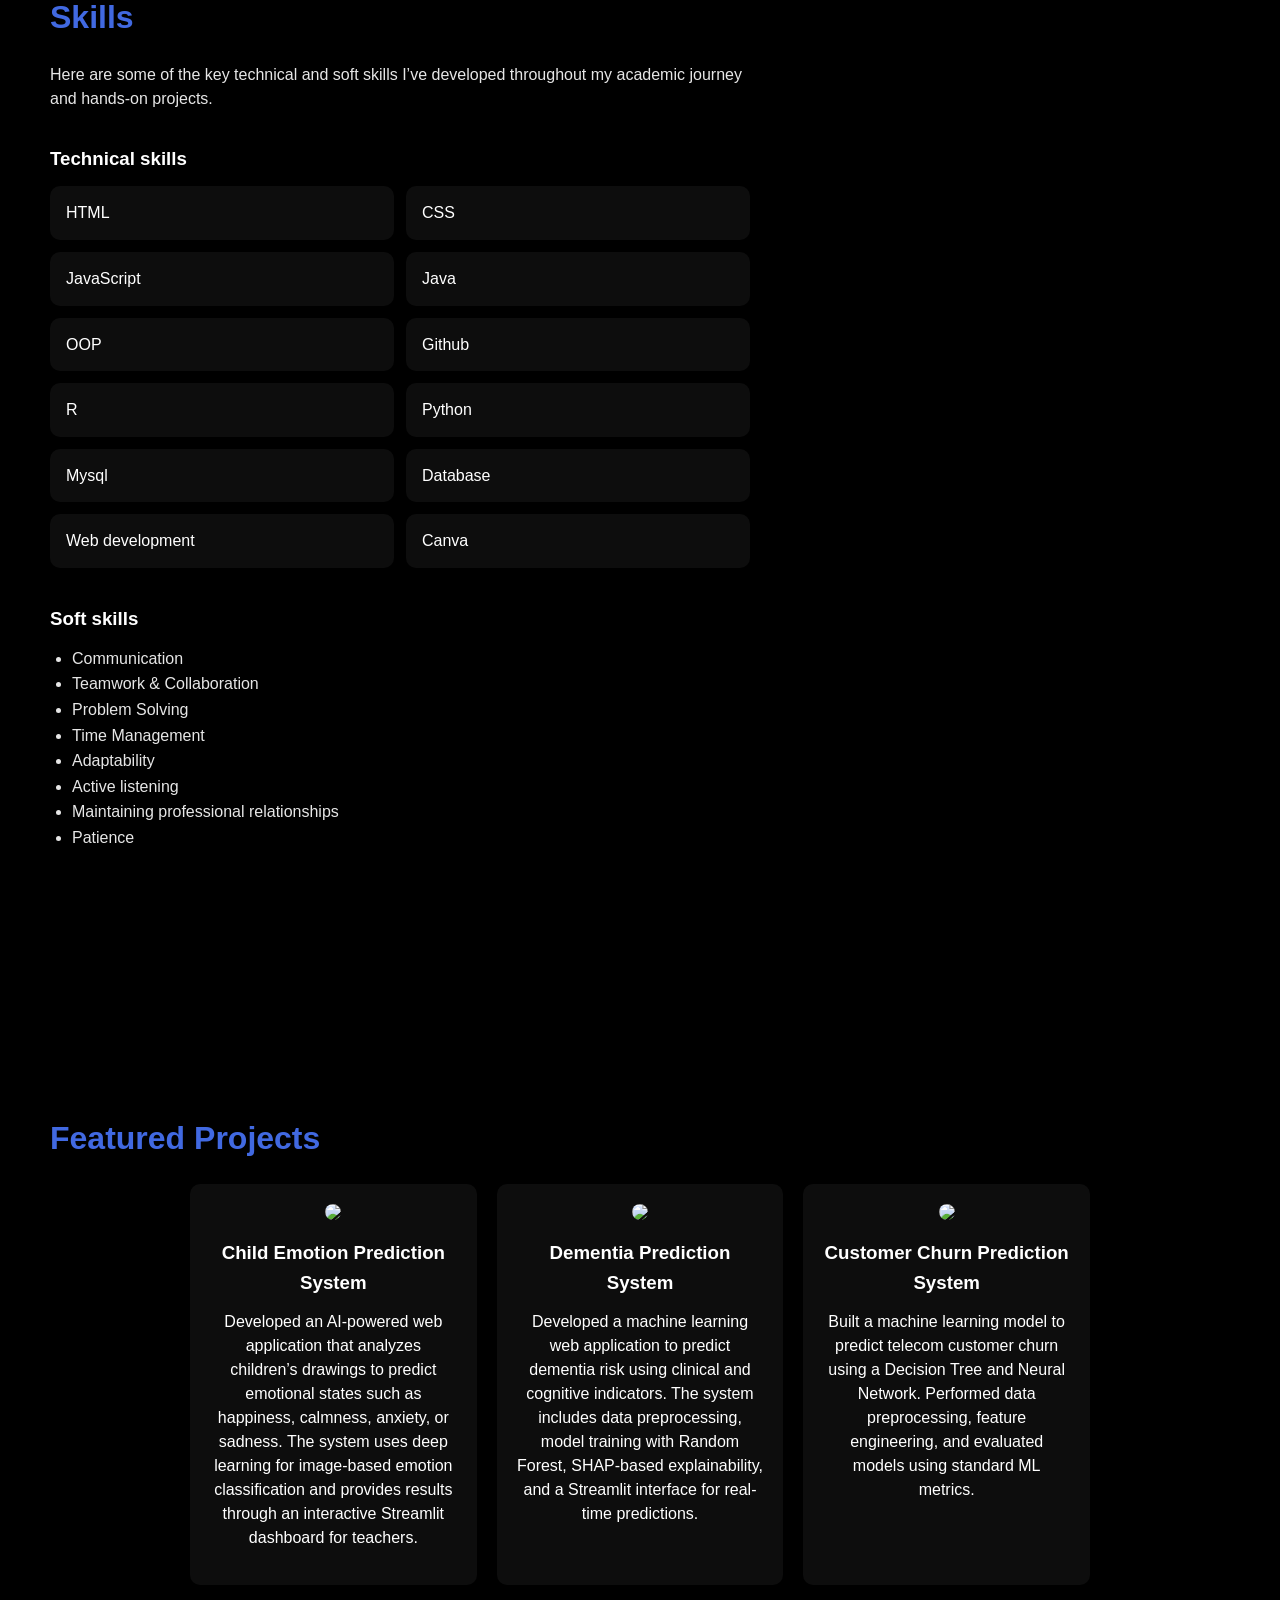
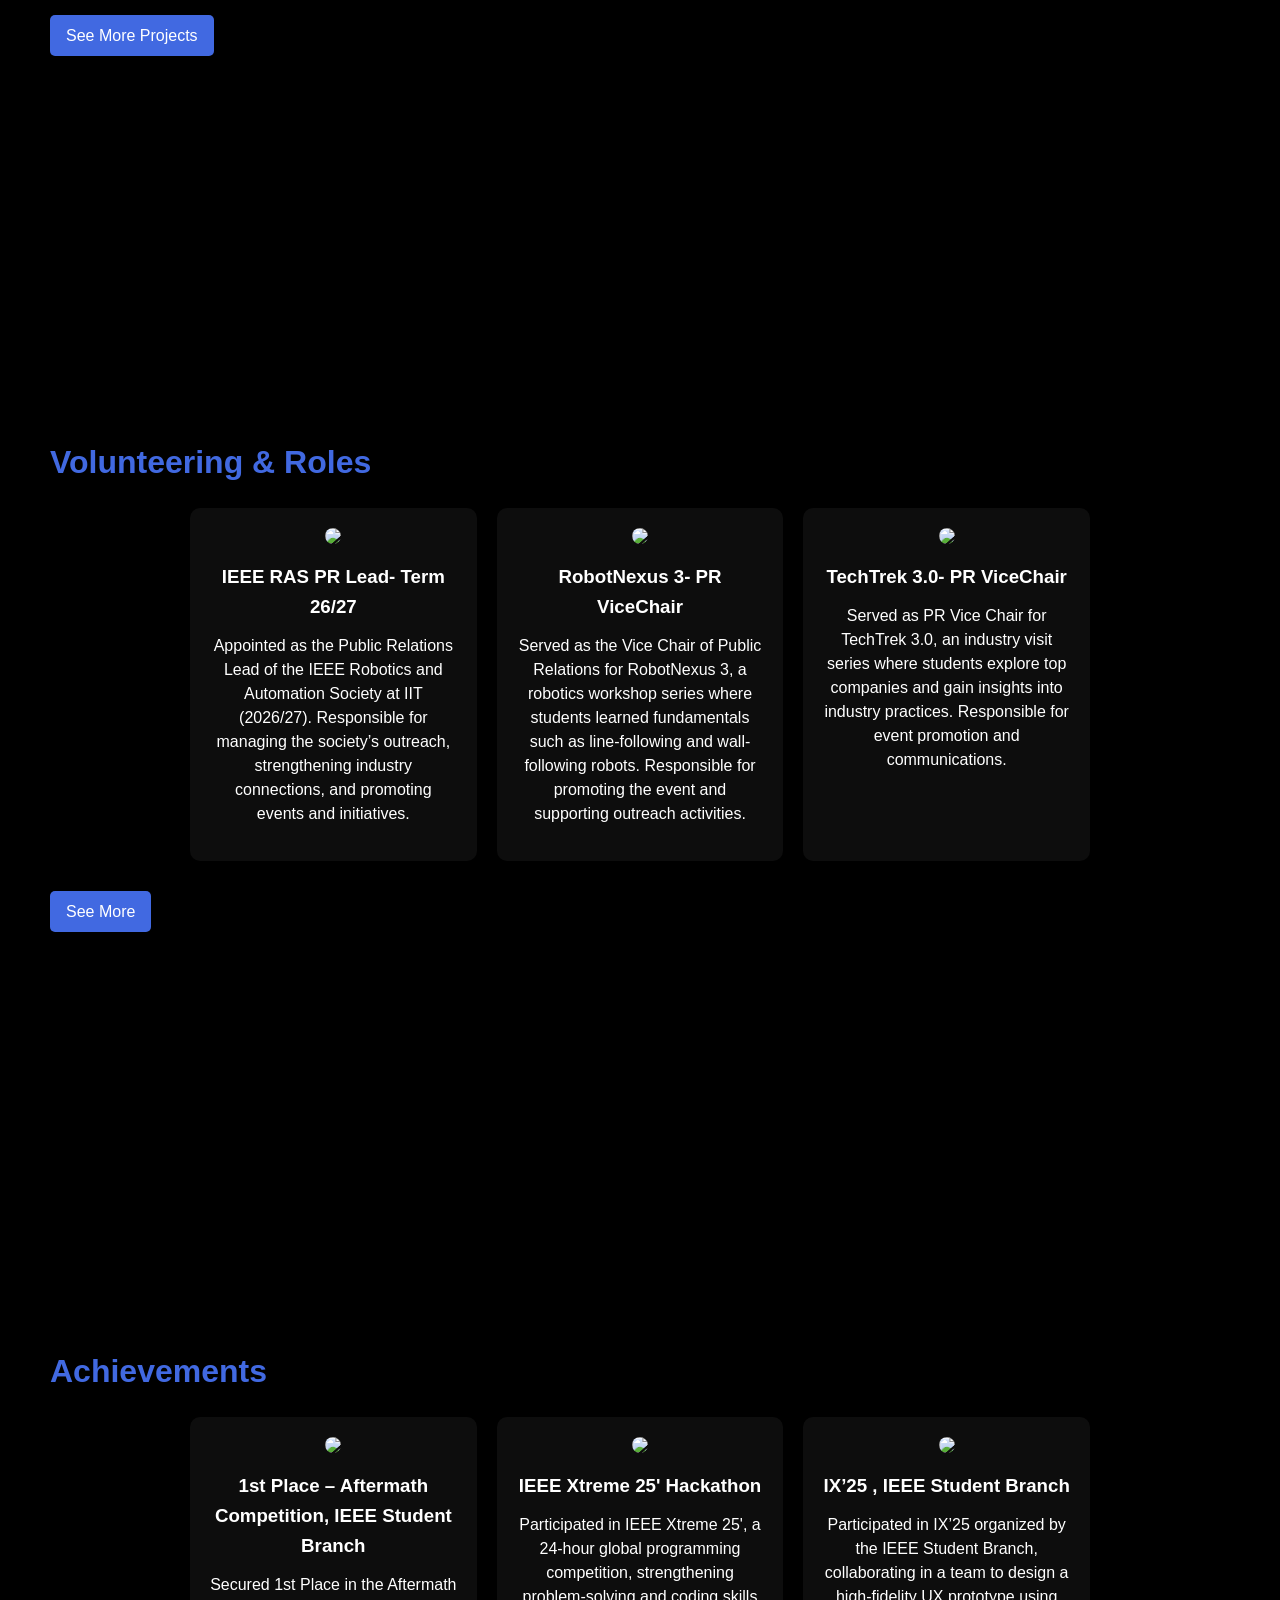
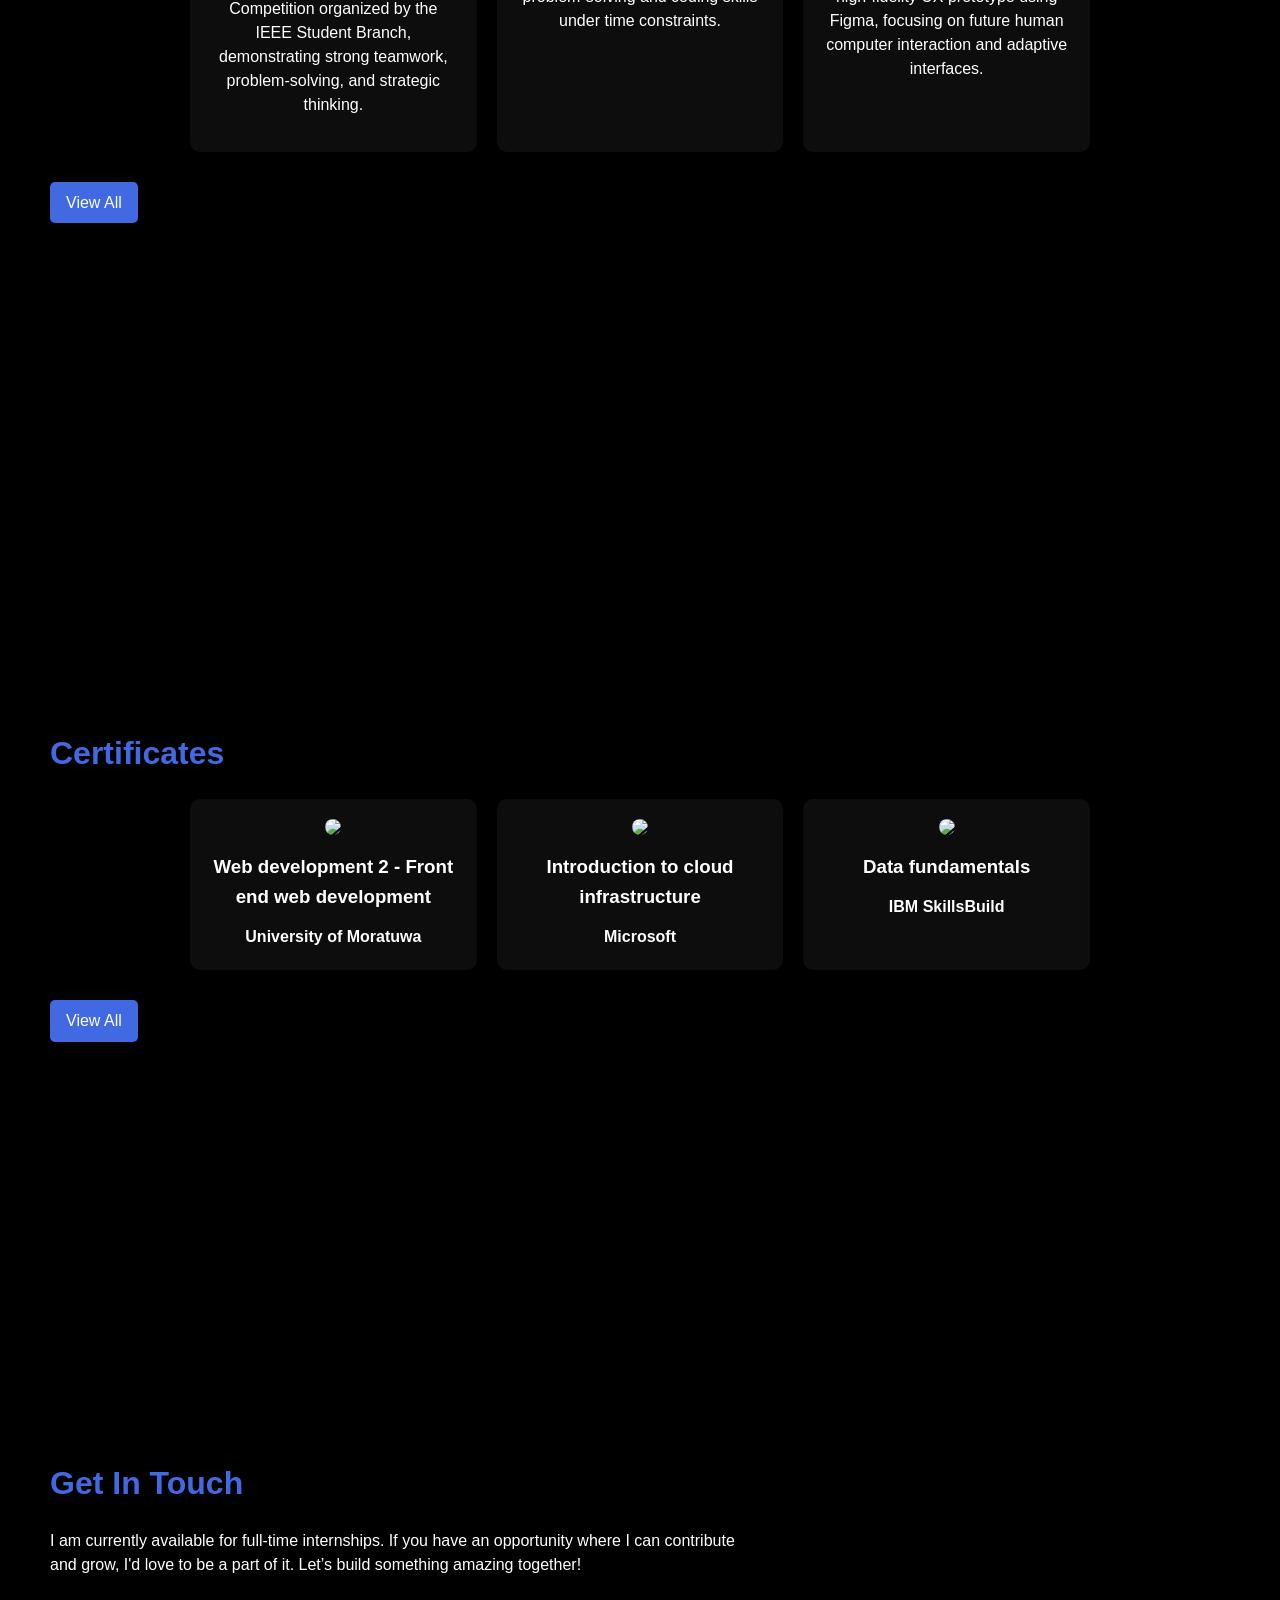
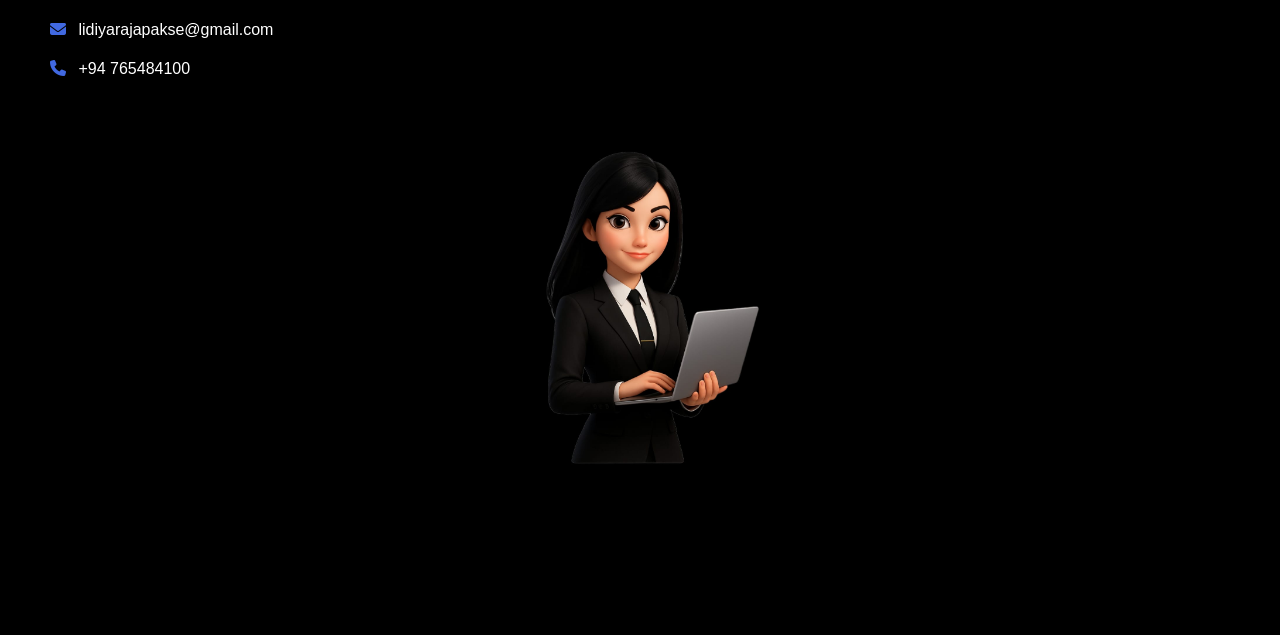
==== commit dd9c93bd: "Add files via upload" ====
--- a/index.html
+++ b/index.html
@@ -165,7 +165,7 @@
   <div class="projects-grid">
 
     <div class="project-card" data-aos="zoom-in">
-      <img src="assets/project1.png" class="project-img">
+      <img src="assets/project1.PNG" class="project-img">
       <h3>Child Emotion Prediction System</h3>
       <p>Developed an AI-powered web application that analyzes children’s drawings to predict emotional states such as happiness, calmness, anxiety, or sadness. The system uses deep learning for image-based emotion classification and provides results through an interactive Streamlit dashboard for teachers.</p>
     </div>
--- a/styles.css
+++ b/styles.css
@@ -125,26 +125,27 @@
 }
 
 .project-full{
-margin-top:60px;
-max-width:900px;
+  margin-top:60px;
+  max-width:900px;
 }
 
 .project-images{
-display:grid;
-grid-template-columns:repeat(4,1fr);
-gap:15px;
-margin:20px 0;
+  display:grid;
+  grid-template-columns:repeat(4,1fr);
+  gap:15px;
+  margin:20px 0;
 }
 
 .project-images img{
-width:100%;
-border-radius:10px;
-object-fit:cover;
+  width:100%;
+  height:120px;
+  border-radius:10px;
+  object-fit:cover;
 }
 
 .project-full h3{
-margin-bottom:10px;
-color:royalblue;
+  margin-bottom:10px;
+  color:royalblue;
 }
 
 /* Each card stacked vertically */
@@ -230,55 +231,55 @@
    ============================== */
 
 .achievement-card{
-background: rgba(255,255,255,0.05);
-padding:25px;
-border-radius:15px;
-margin-bottom:30px;
-transition: transform 0.3s ease, box-shadow 0.3s ease;
+  background: rgba(255,255,255,0.05);
+  padding:25px;
+  border-radius:15px;
+  margin-bottom:30px;
+  transition: transform 0.3s ease, box-shadow 0.3s ease;
 }
 
 .achievement-card:hover{
-transform: translateY(-5px);
-box-shadow:0 10px 25px rgba(0,0,0,0.35);
+  transform: translateY(-5px);
+  box-shadow:0 10px 25px rgba(0,0,0,0.35);
 }
 
 .achievement-card h3{
-color:royalblue;
-margin-bottom:15px;
+  color:royalblue;
+  margin-bottom:15px;
 }
 
 .achievement-card p{
-color:#e6e6e6;
-line-height:1.5;
+  color:#e6e6e6;
+  line-height:1.5;
 }
 
 /* images grid */
 
 .achievement-images{
-display:grid;
-grid-template-columns:repeat(2,1fr);
-gap:10px;
-margin-bottom:15px;
+  display:grid;
+  grid-template-columns:repeat(2,1fr);
+  gap:10px;
+  margin-bottom:15px;
 }
 
 .achievement-images img{
-width:100%;
-height:120px;
-object-fit:cover;
-border-radius:10px;
-transition: transform 0.3s ease;
+  width:100%;
+  height:120px;
+  object-fit:cover;
+  border-radius:10px;
+  transition: transform 0.3s ease;
 }
 
 .achievement-images img:hover{
-transform:scale(1.05);
+  transform:scale(1.05);
 }
 
 /* desktop view */
 
 @media(min-width:768px){
-.achievement-images{
-grid-template-columns:repeat(4,1fr);
-}
+  .achievement-images{
+    grid-template-columns:repeat(4,1fr);
+  }
 }
 
 /* =====================================
@@ -286,101 +287,102 @@
 ===================================== */
 
 .certificates-grid{
-    display:grid;
-    grid-template-columns:1fr;
-    gap:30px;
-    margin-top:40px;
-}
-
+  display:grid;
+  grid-template-columns:1fr;
+  gap:30px;
+  margin-top:40px;
+}
 
 /* Certificate Card */
 
 .certificate-card{
-    background:rgba(255,255,255,0.05);
-    padding:20px;
-    border-radius:15px;
-    text-align:center;
-    transition:transform 0.3s ease, box-shadow 0.3s ease;
-}
-
+  background:rgba(255,255,255,0.05);
+  padding:20px;
+  border-radius:15px;
+  text-align:center;
+  transition:transform 0.3s ease, box-shadow 0.3s ease;
+}
 
 /* Hover Effect */
 
 .certificate-card:hover{
-    transform:translateY(-6px);
-    box-shadow:0 12px 25px rgba(0,0,0,0.35);
-}
-
+  transform:translateY(-6px);
+  box-shadow:0 12px 25px rgba(0,0,0,0.35);
+}
 
 /* Certificate Image */
 
 .certificate-card img{
-    width:100%;
-    height:200px;
-    object-fit:cover;
-    border-radius:10px;
-    margin-bottom:15px;
-    transition:transform 0.3s ease;
-}
-
+  width:100%;
+  height:200px;
+  object-fit:cover;
+  border-radius:10px;
+  margin-bottom:15px;
+  transition:transform 0.3s ease;
+}
 
 /* Image Hover Zoom */
 
 .certificate-card img:hover{
-    transform:scale(1.03);
-}
-
+  transform:scale(1.03);
+}
 
 /* Certificate Title */
 
 .certificate-card h3{
-    color:royalblue;
-    font-size:1.1rem;
-    margin-bottom:10px;
-}
-
+  color:royalblue;
+  font-size:1.1rem;
+  margin-bottom:10px;
+}
 
 /* Certificate Description */
 
 .certificate-card p{
-    color:#e6e6e6;
-    font-size:0.95rem;
-    line-height:1.5;
-}
-
-
-
+  color:#e6e6e6;
+  font-size:0.95rem;
+  line-height:1.5;
+}
+
+/* Tablet */
 
 @media(min-width:768px){
-
-.certificates-grid{
+  .certificates-grid{
     grid-template-columns:repeat(2,1fr);
-}
-
-}
-
+  }
+}
+
+/* Large screens */
 
 @media(min-width:1200px){
-
-.certificates-grid{
+  .certificates-grid{
     grid-template-columns:repeat(4,1fr);
-}
-
-}
-
+  }
+}
+
+/* Small mobile */
 
 @media(max-width:480px){
 
-.certificate-card img{
+  .certificate-card img{
     height:160px;
-}
-
-.certificate-card h3{
+  }
+
+  .certificate-card h3{
     font-size:1rem;
-}
-
-.certificate-card p{
+  }
+
+  .certificate-card p{
     font-size:0.9rem;
-}
+  }
+
+}
+
+/* Extra mobile fixes */
+
+@media(max-width:768px){
+
+  .project-images{
+    grid-template-columns:repeat(2,1fr);
+  }
 
 }
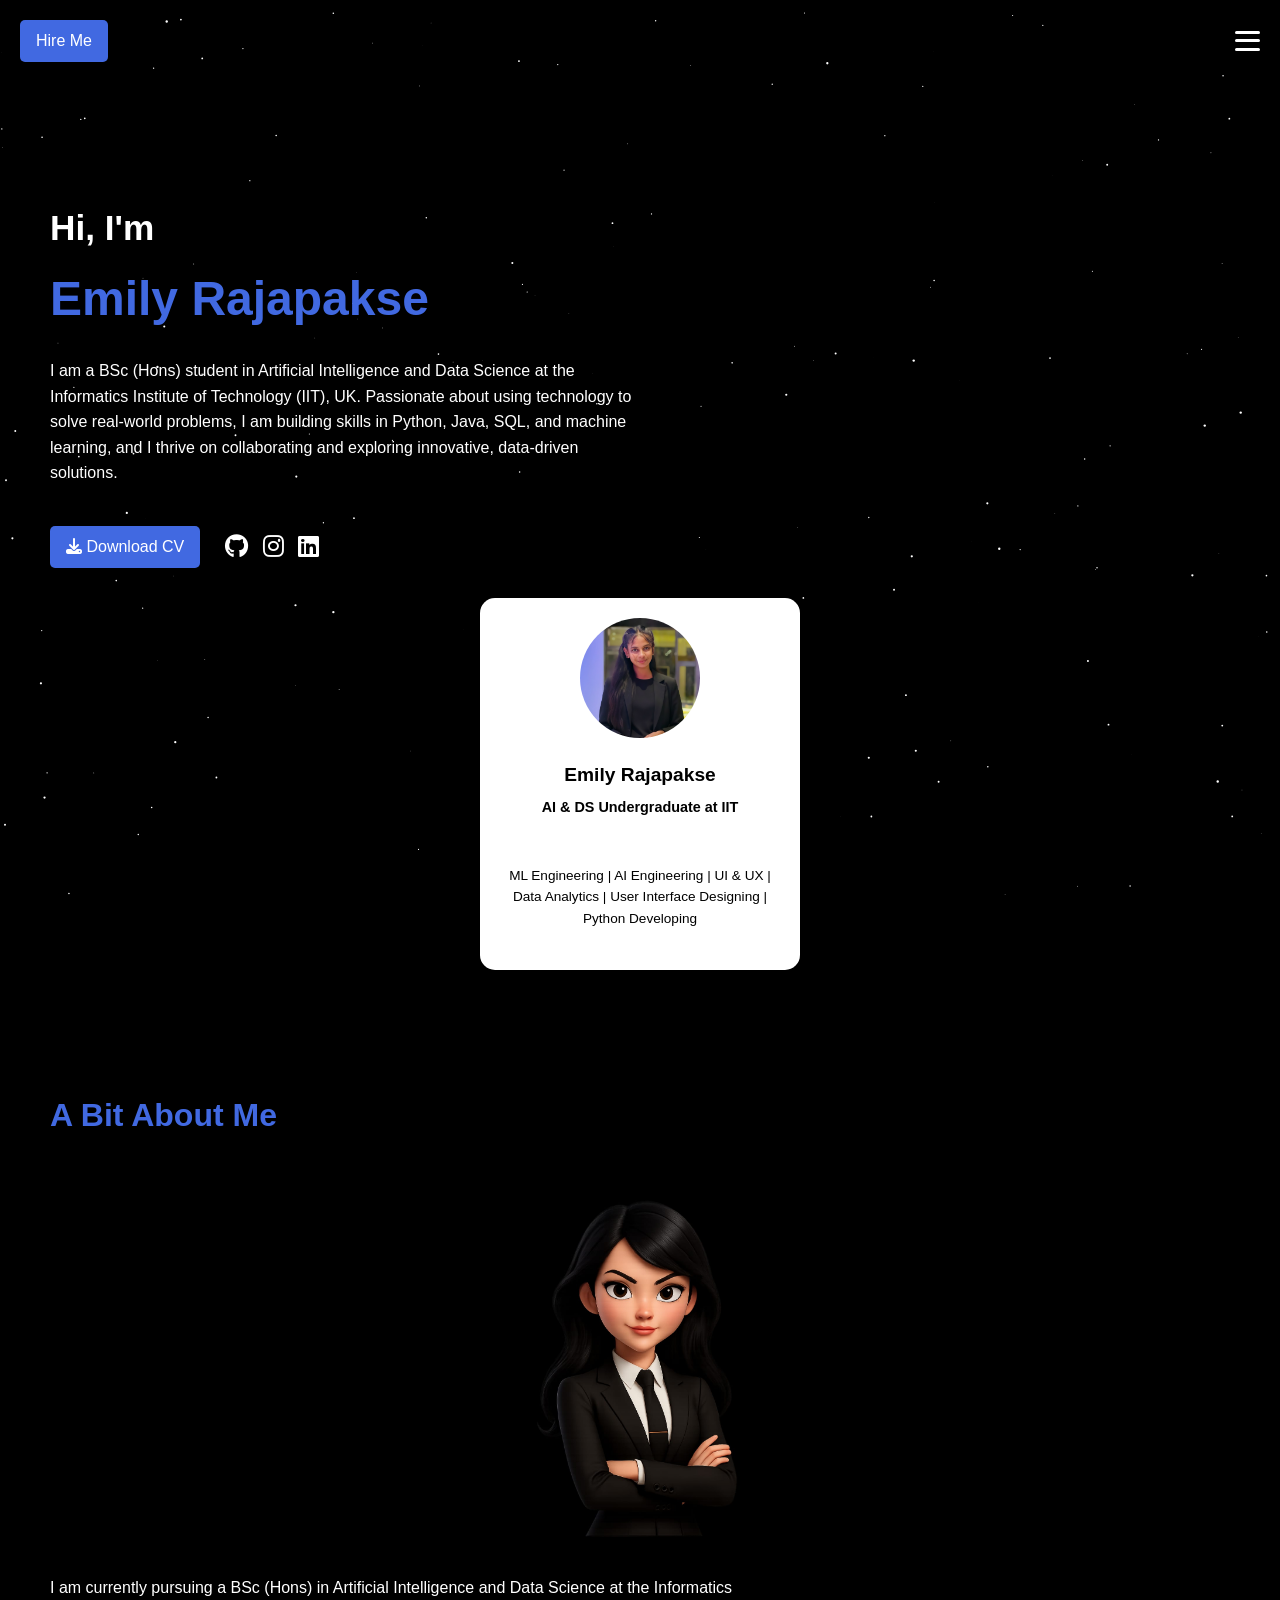
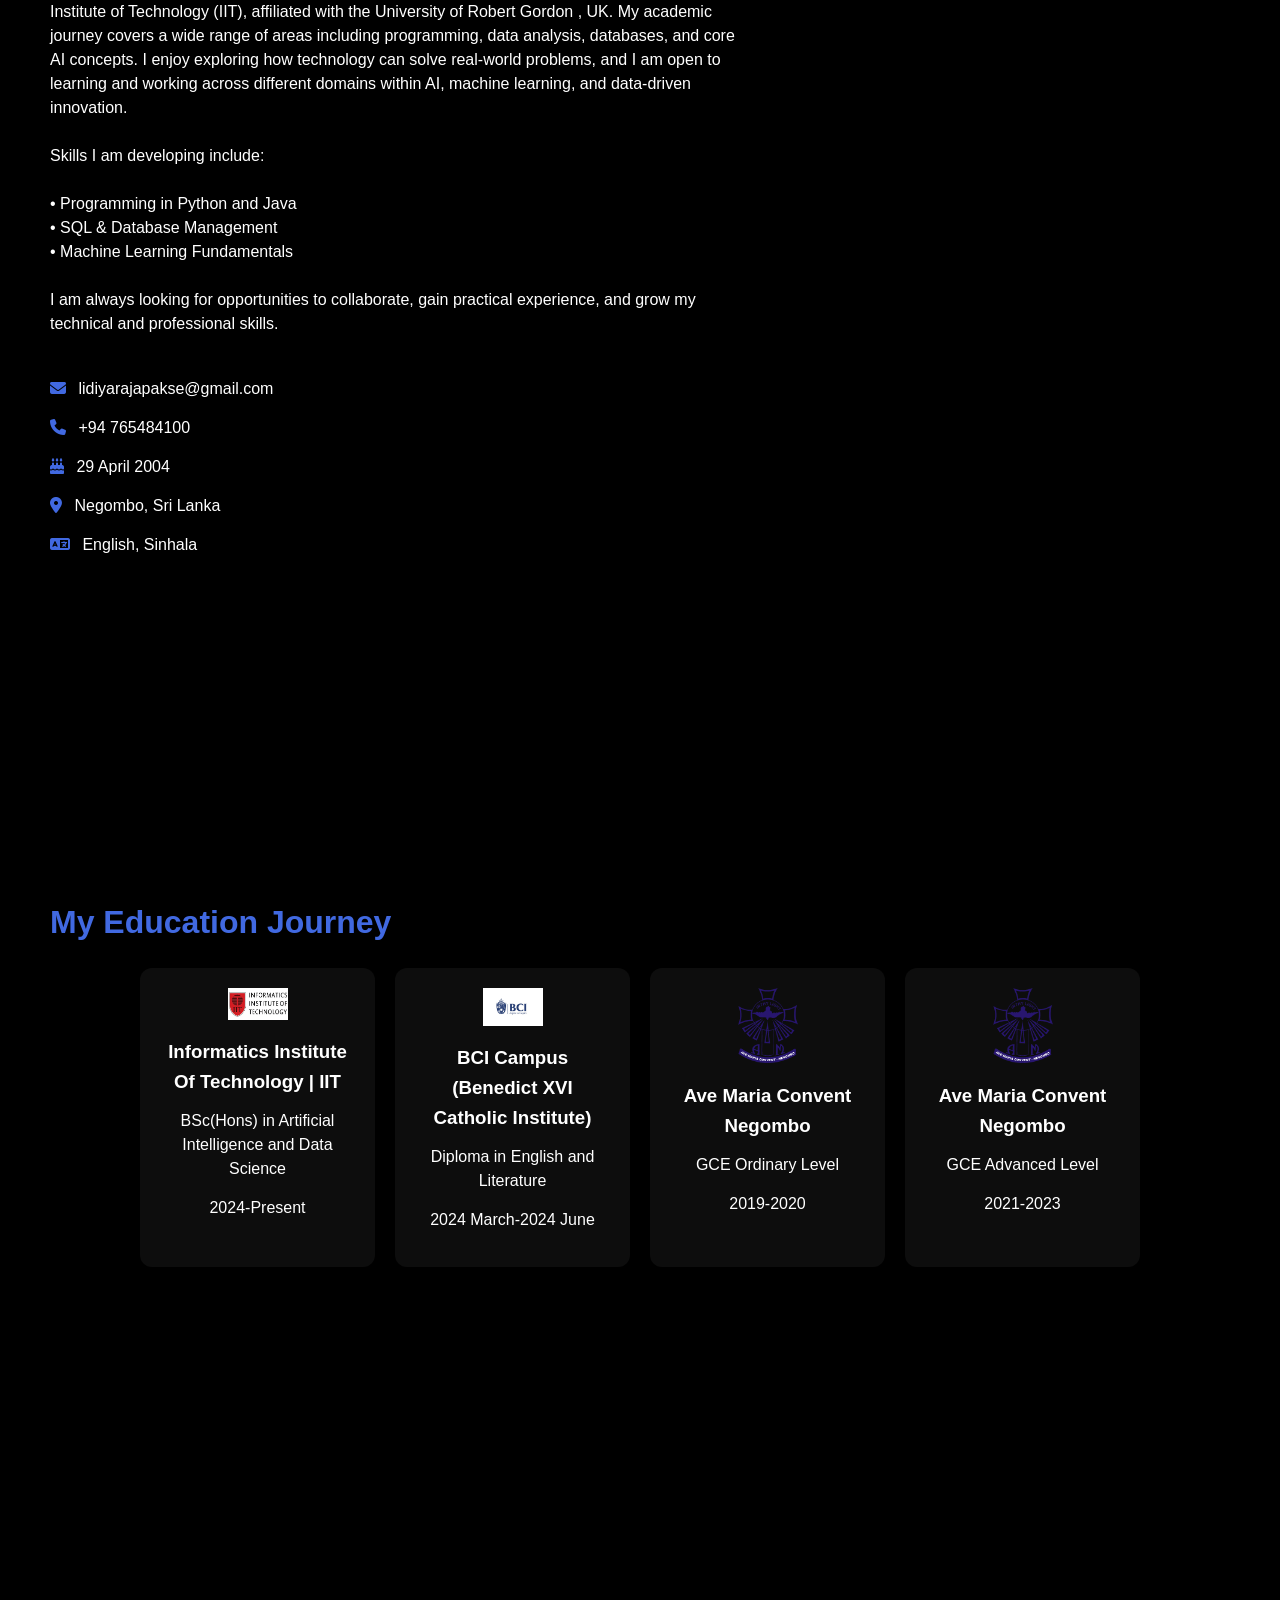
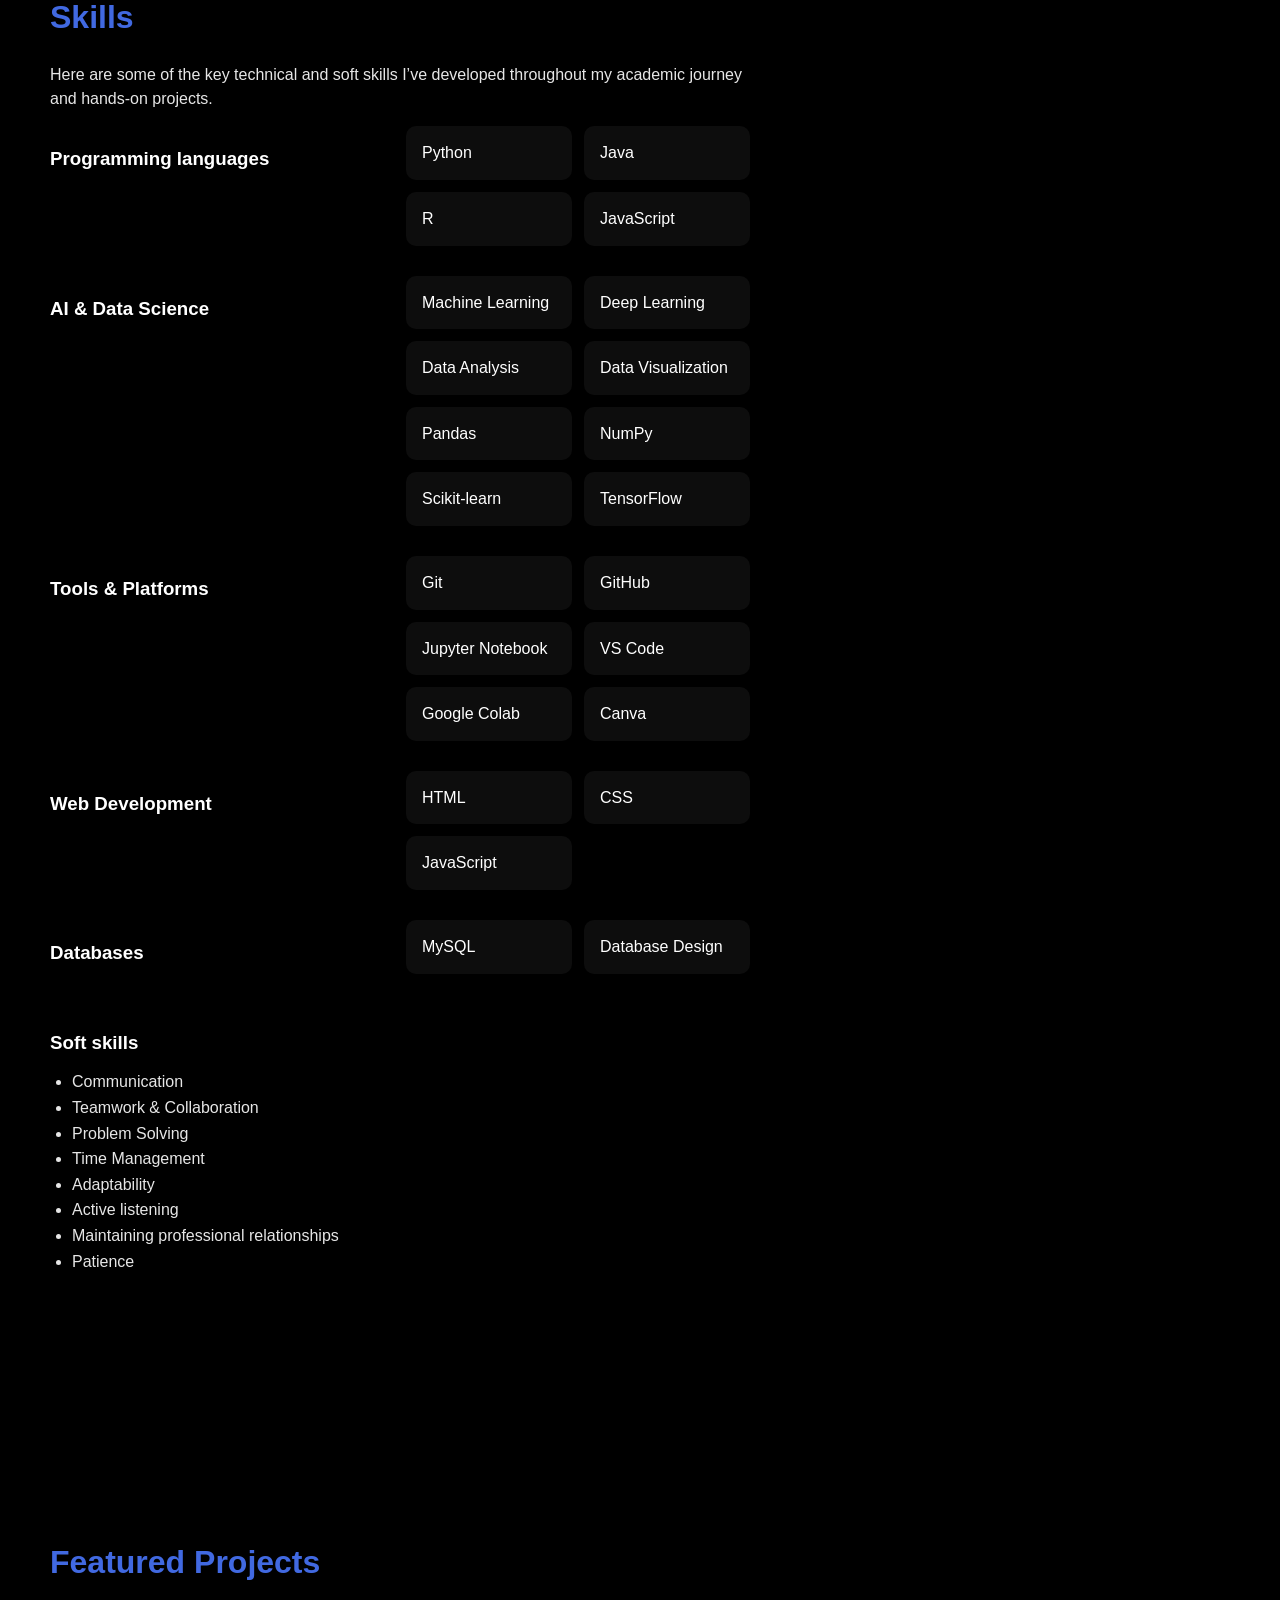
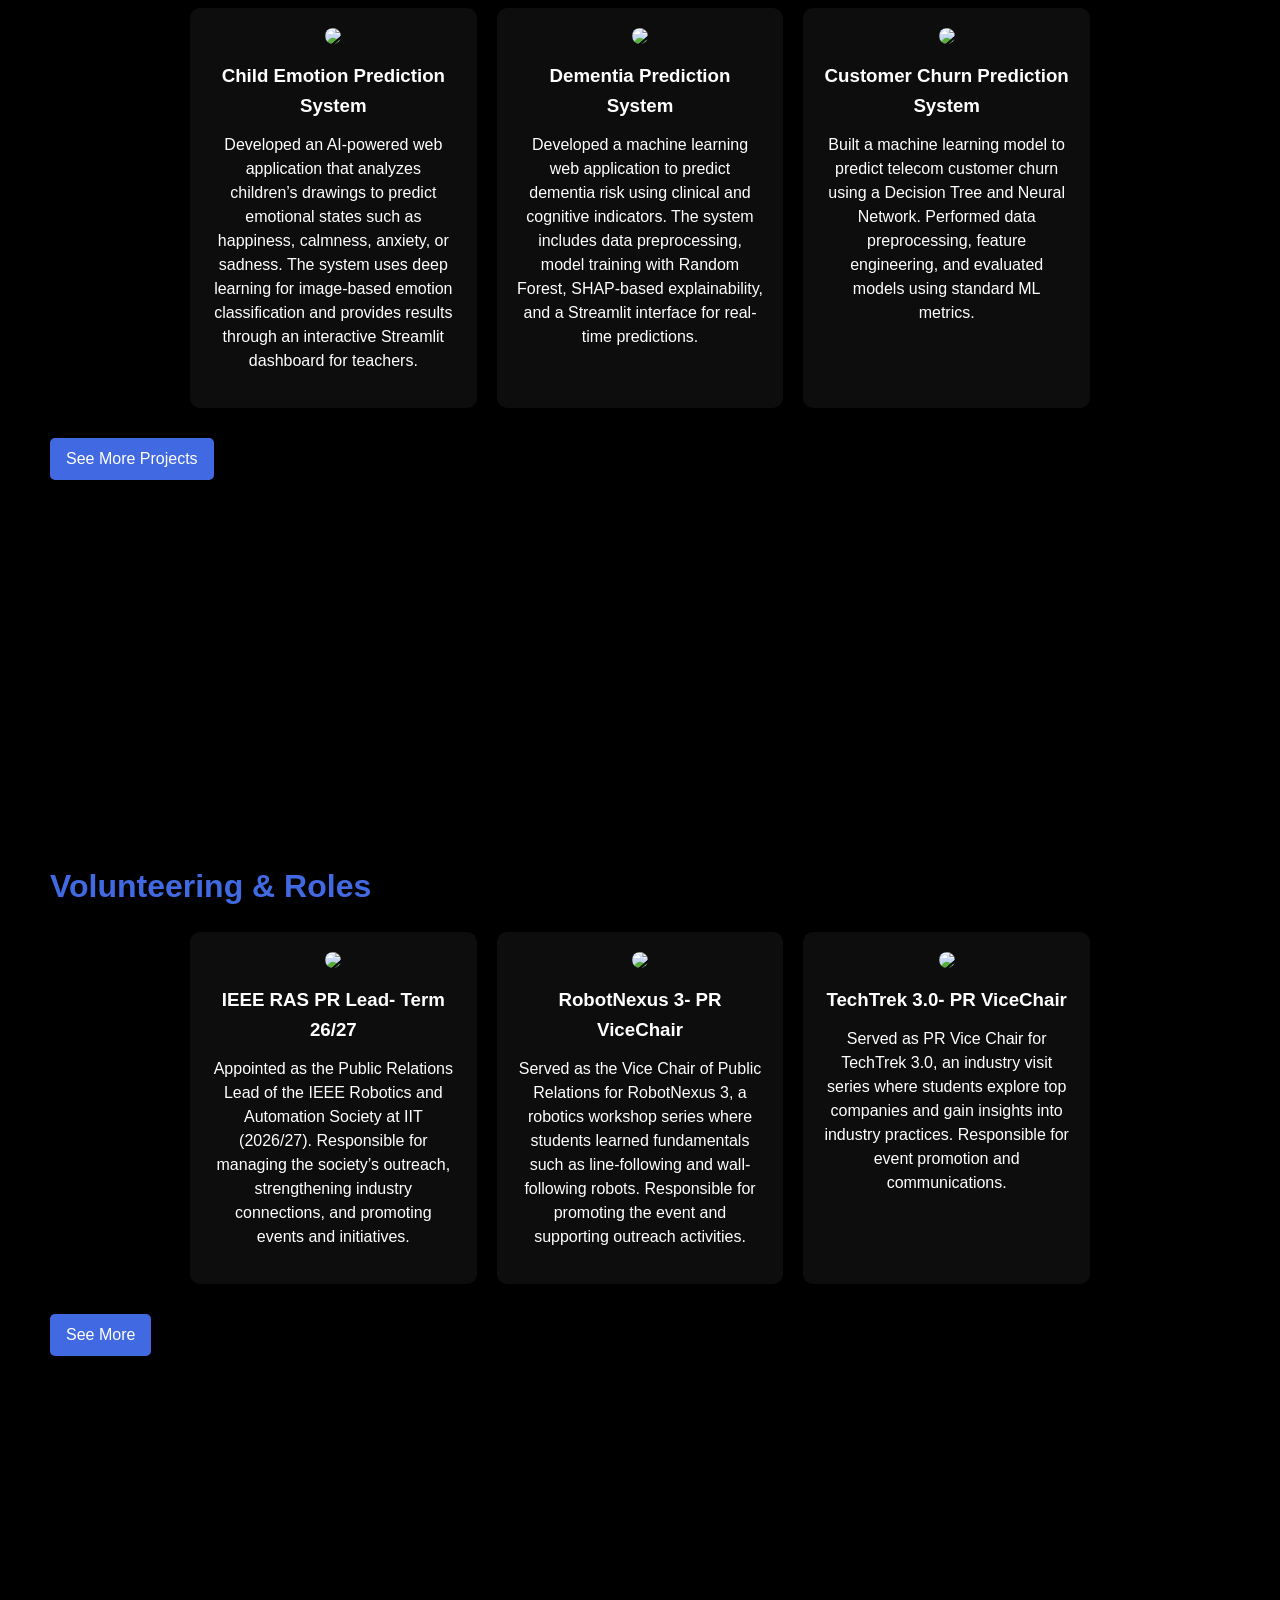
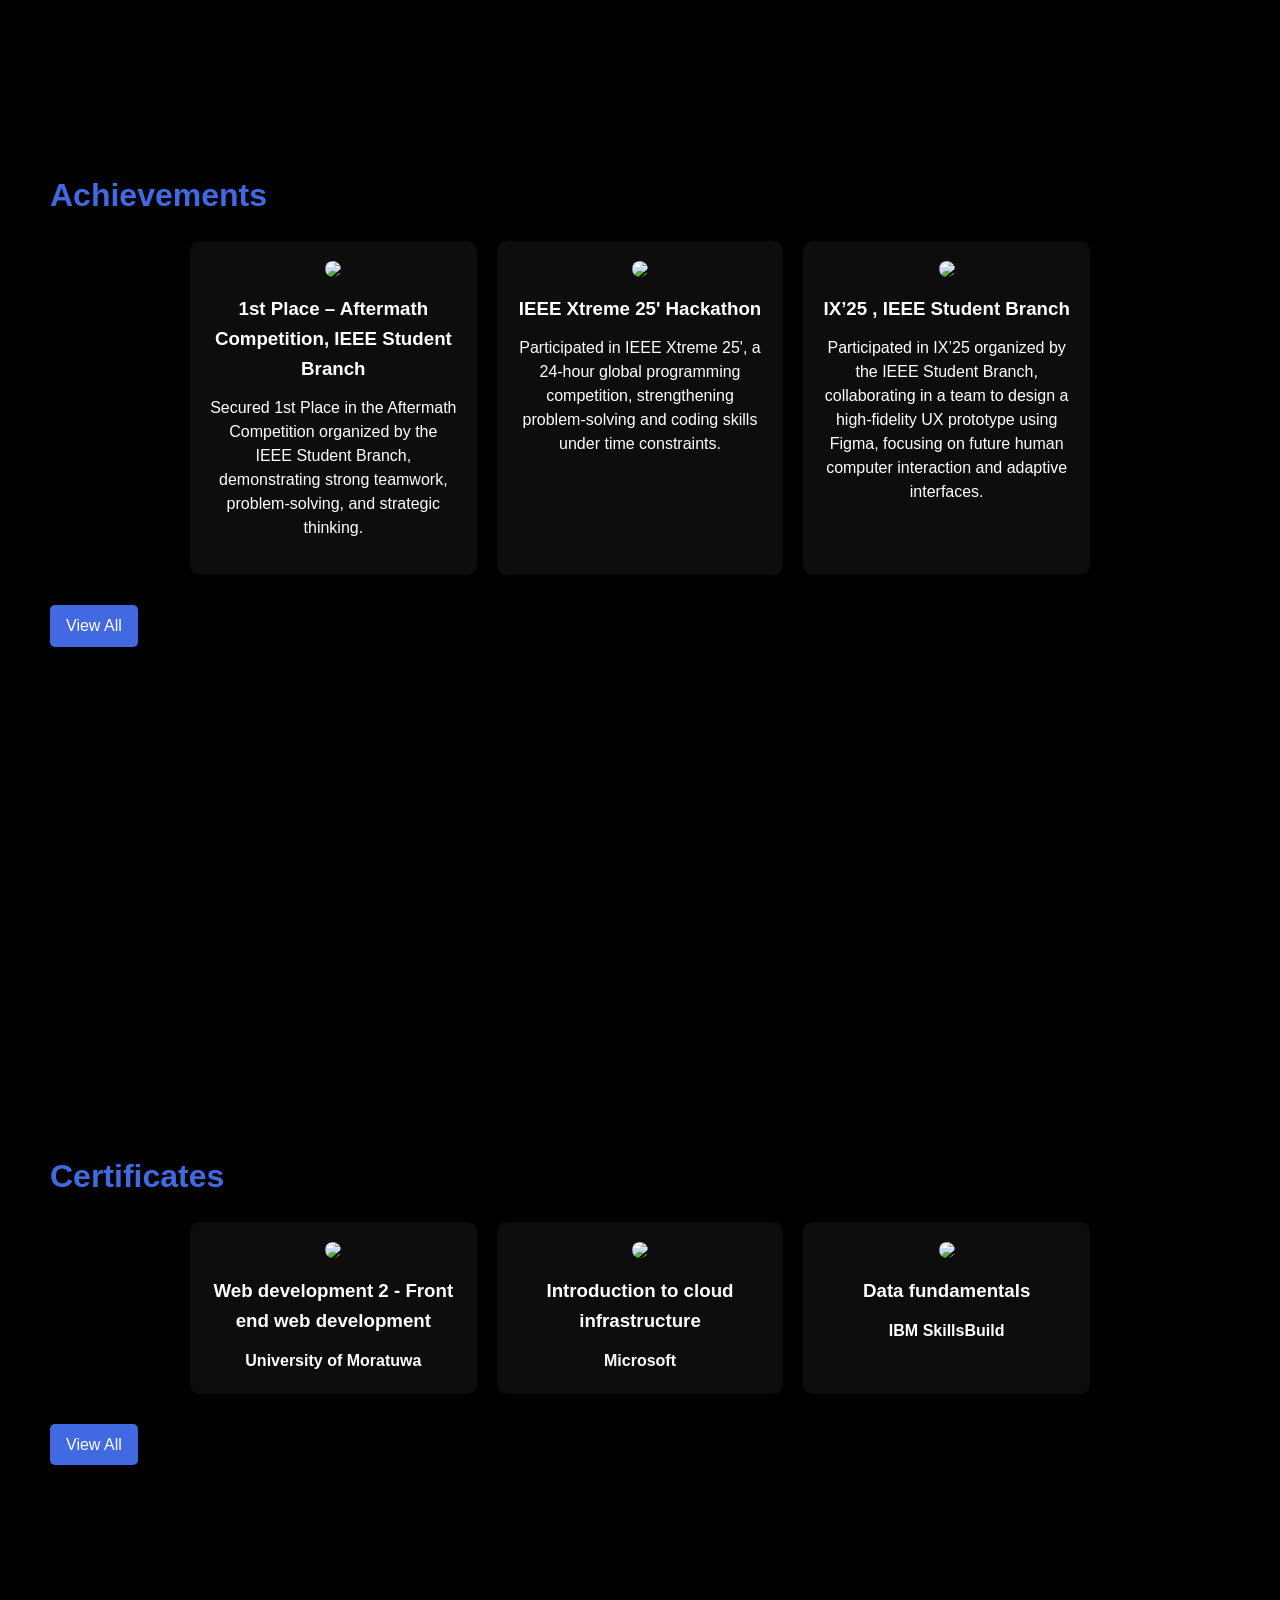
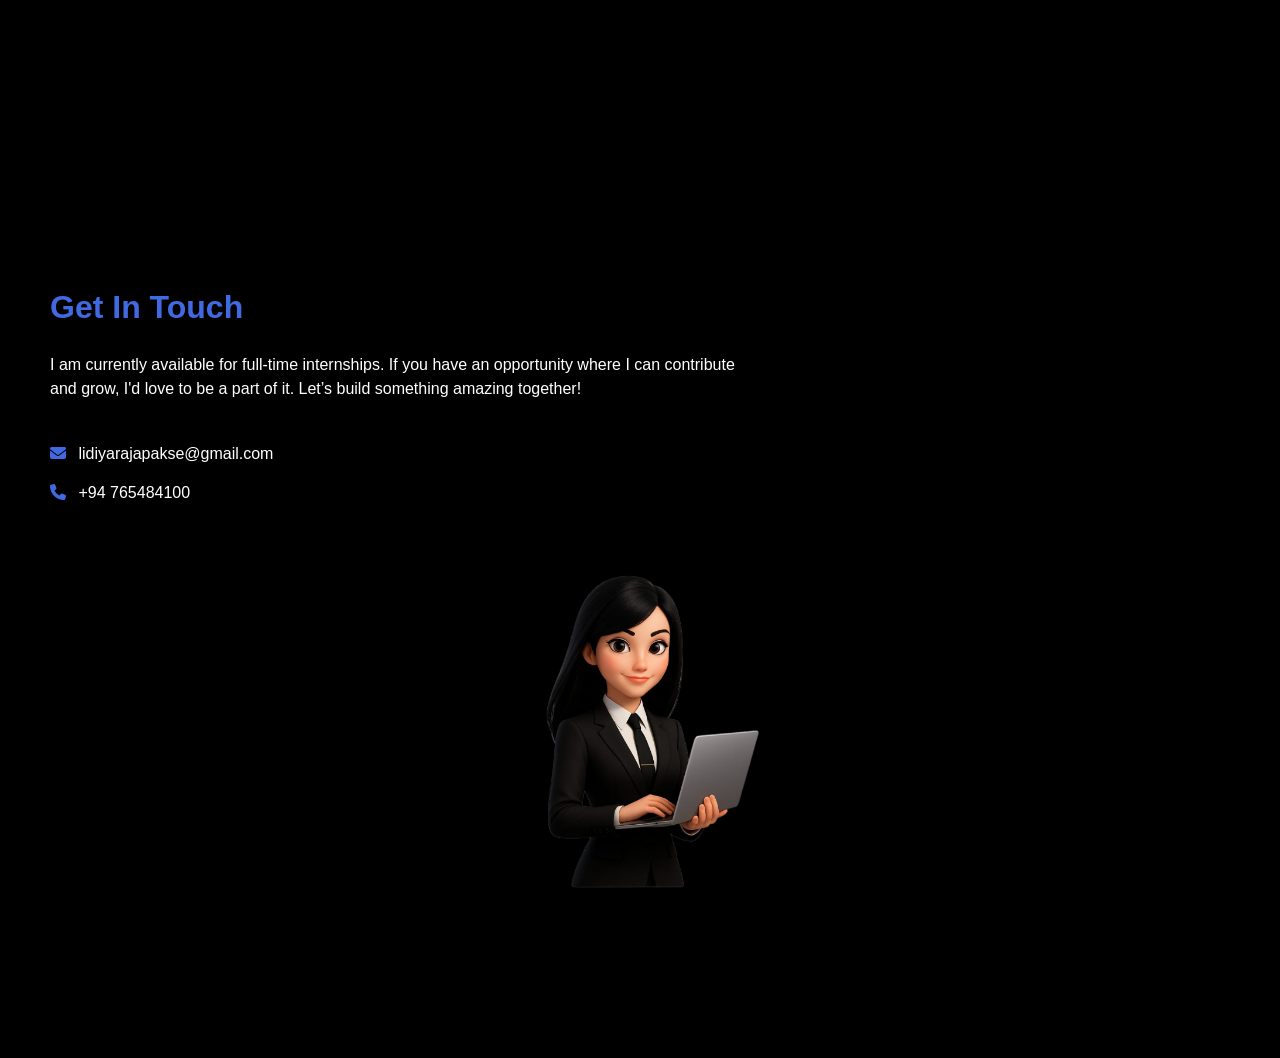
==== commit 9b469107: "Add files via upload" ====
--- a/index.html
+++ b/index.html
@@ -131,21 +131,62 @@
     <p class="skills-intro" data-aos="fade-up" data-aos-delay="100">
       Here are some of the key technical and soft skills I’ve developed throughout my academic journey and hands-on projects.
     </p>
-    <h3 class="subheading" data-aos="fade-up" data-aos-delay="200"><strong>Technical skills</strong></h3>
+
+
     <div class="technical-grid" data-aos="fade-up" data-aos-delay="300">
-      <div class="skill-card">HTML</div>
-      <div class="skill-card">CSS</div>
-      <div class="skill-card">JavaScript</div>
-      <div class="skill-card">Java</div>
-      <div class="skill-card">OOP</div>
-      <div class="skill-card">Github</div>
-      <div class="skill-card">R</div>
-      <div class="skill-card">Python</div>
-      <div class="skill-card">Mysql</div>
-      <div class="skill-card">Database</div>
-      <div class="skill-card">Web development</div>
-      <div class="skill-card">Canva</div>
-    </div>
+
+      <!-- Programming -->
+      <h3 class="subheading" data-aos="fade-up" data-aos-delay="200"><strong>Programming languages</strong></h3>
+      <div class="technical-grid" data-aos="fade-up" data-aos-delay="300">
+        <div class="skill-card">Python</div>
+        <div class="skill-card">Java</div>
+        <div class="skill-card">R</div>
+        <div class="skill-card">JavaScript</div>
+      </div>
+
+      <!-- AI & Data Science -->
+      <h3 class="subheading" data-aos="fade-up" data-aos-delay="200"><strong>AI & Data Science</strong></h3>
+      <div class="technical-grid" data-aos="fade-up" data-aos-delay="300">
+        <div class="skill-card">Machine Learning</div>
+        <div class="skill-card">Deep Learning</div>
+        <div class="skill-card">Data Analysis</div>
+        <div class="skill-card">Data Visualization</div>
+        <div class="skill-card">Pandas</div>
+        <div class="skill-card">NumPy</div>
+        <div class="skill-card">Scikit-learn</div>
+        <div class="skill-card">TensorFlow</div>
+      </div>
+
+      <!-- Tools -->
+      <h3 class="subheading" data-aos="fade-up" data-aos-delay="200"><strong>Tools & Platforms</strong></h3>
+      <div class="technical-grid" data-aos="fade-up" data-aos-delay="300">
+        <div class="skill-card">Git</div>
+        <div class="skill-card">GitHub</div>
+        <div class="skill-card">Jupyter Notebook</div>
+        <div class="skill-card">VS Code</div>
+        <div class="skill-card">Google Colab</div>
+        <div class="skill-card">Canva</div>
+      </div>
+
+      <!-- Web -->
+      <h3 class="subheading" data-aos="fade-up" data-aos-delay="200"><strong>Web Development</strong></h3>
+      <div class="technical-grid" data-aos="fade-up" data-aos-delay="300">
+        <div class="skill-card">HTML</div>
+        <div class="skill-card">CSS</div>
+        <div class="skill-card">JavaScript</div>
+      </div>
+
+      <!-- Database -->
+      <h3 class="subheading" data-aos="fade-up" data-aos-delay="200"><strong>Databases</strong></h3>
+      <div class="technical-grid" data-aos="fade-up" data-aos-delay="300">
+        <div class="skill-card">MySQL</div>
+        <div class="skill-card">Database Design</div>
+      </div>
+
+    </div>
+
+
+
     <h3 class="subheading" data-aos="fade-up" data-aos-delay="400"><strong>Soft skills</strong></h3>
     <ul class="soft-skills" data-aos="fade-up" data-aos-delay="450">
       <li>Communication</li>
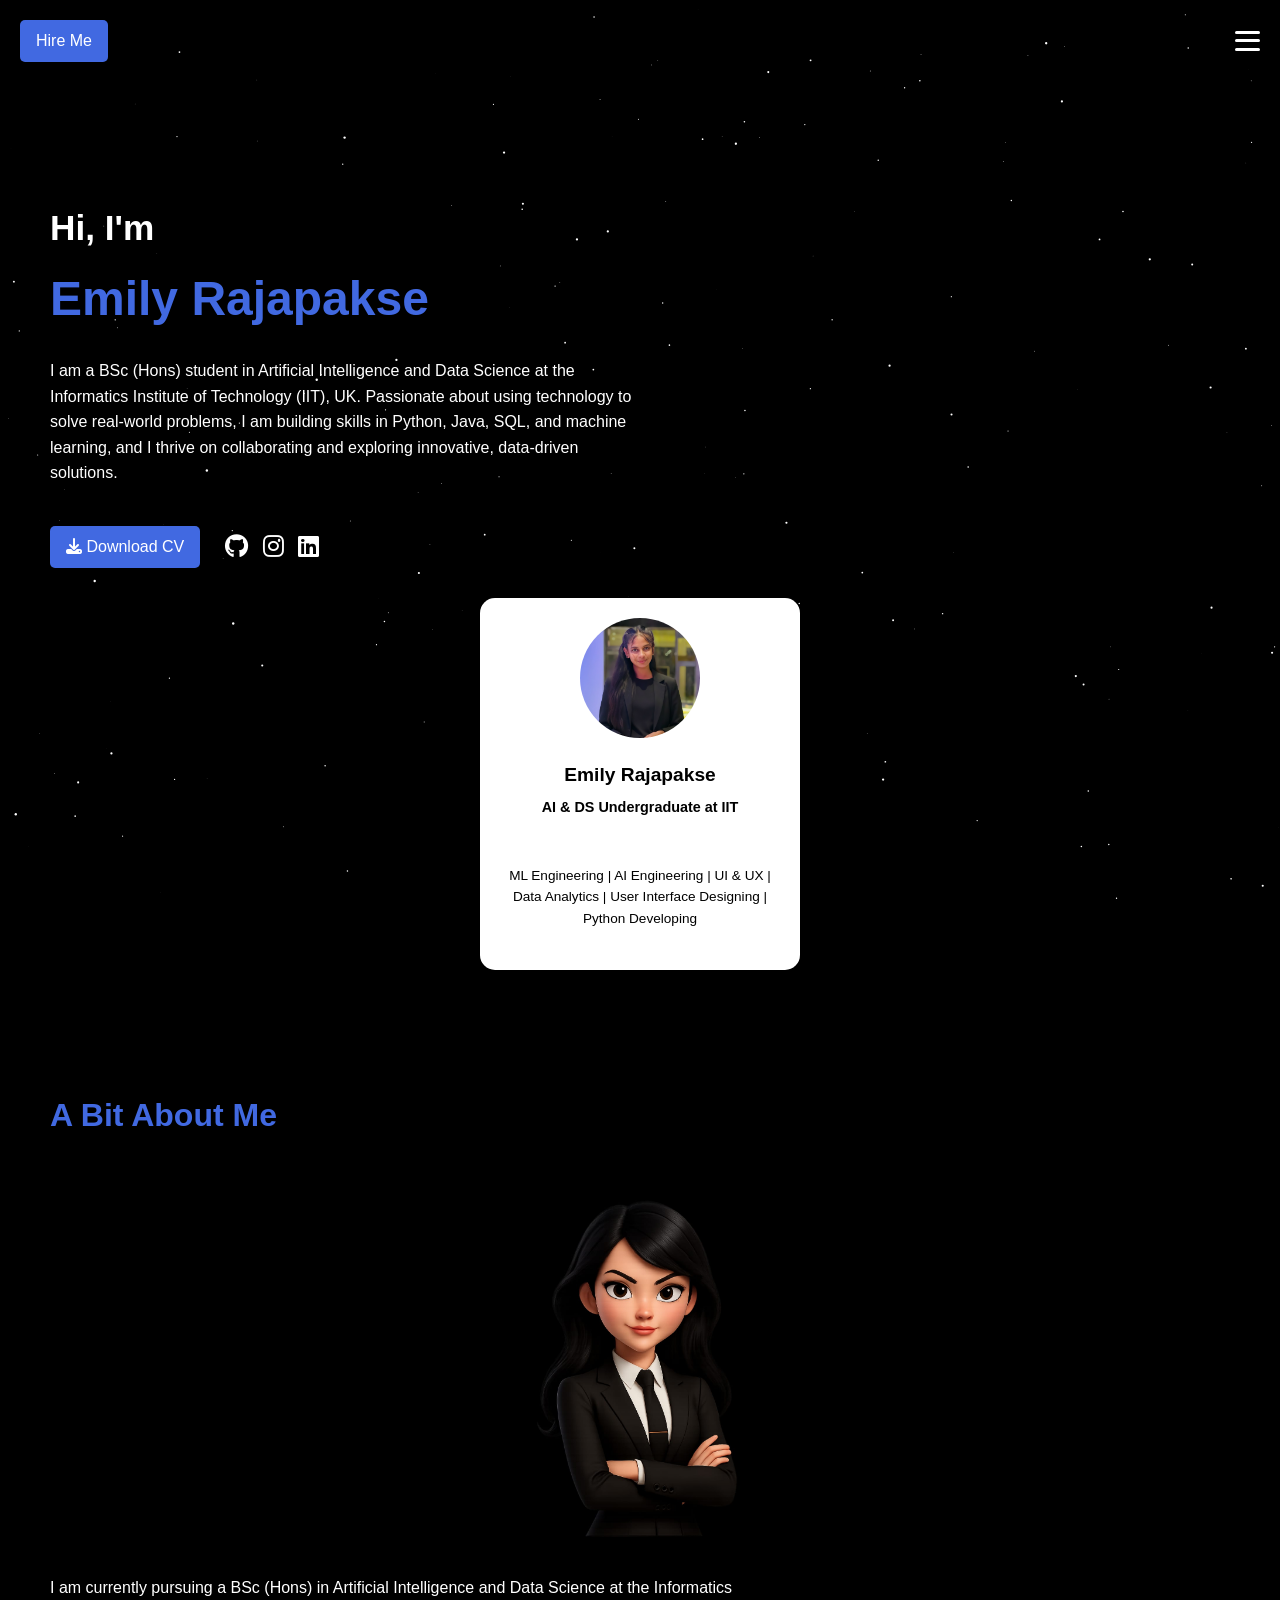
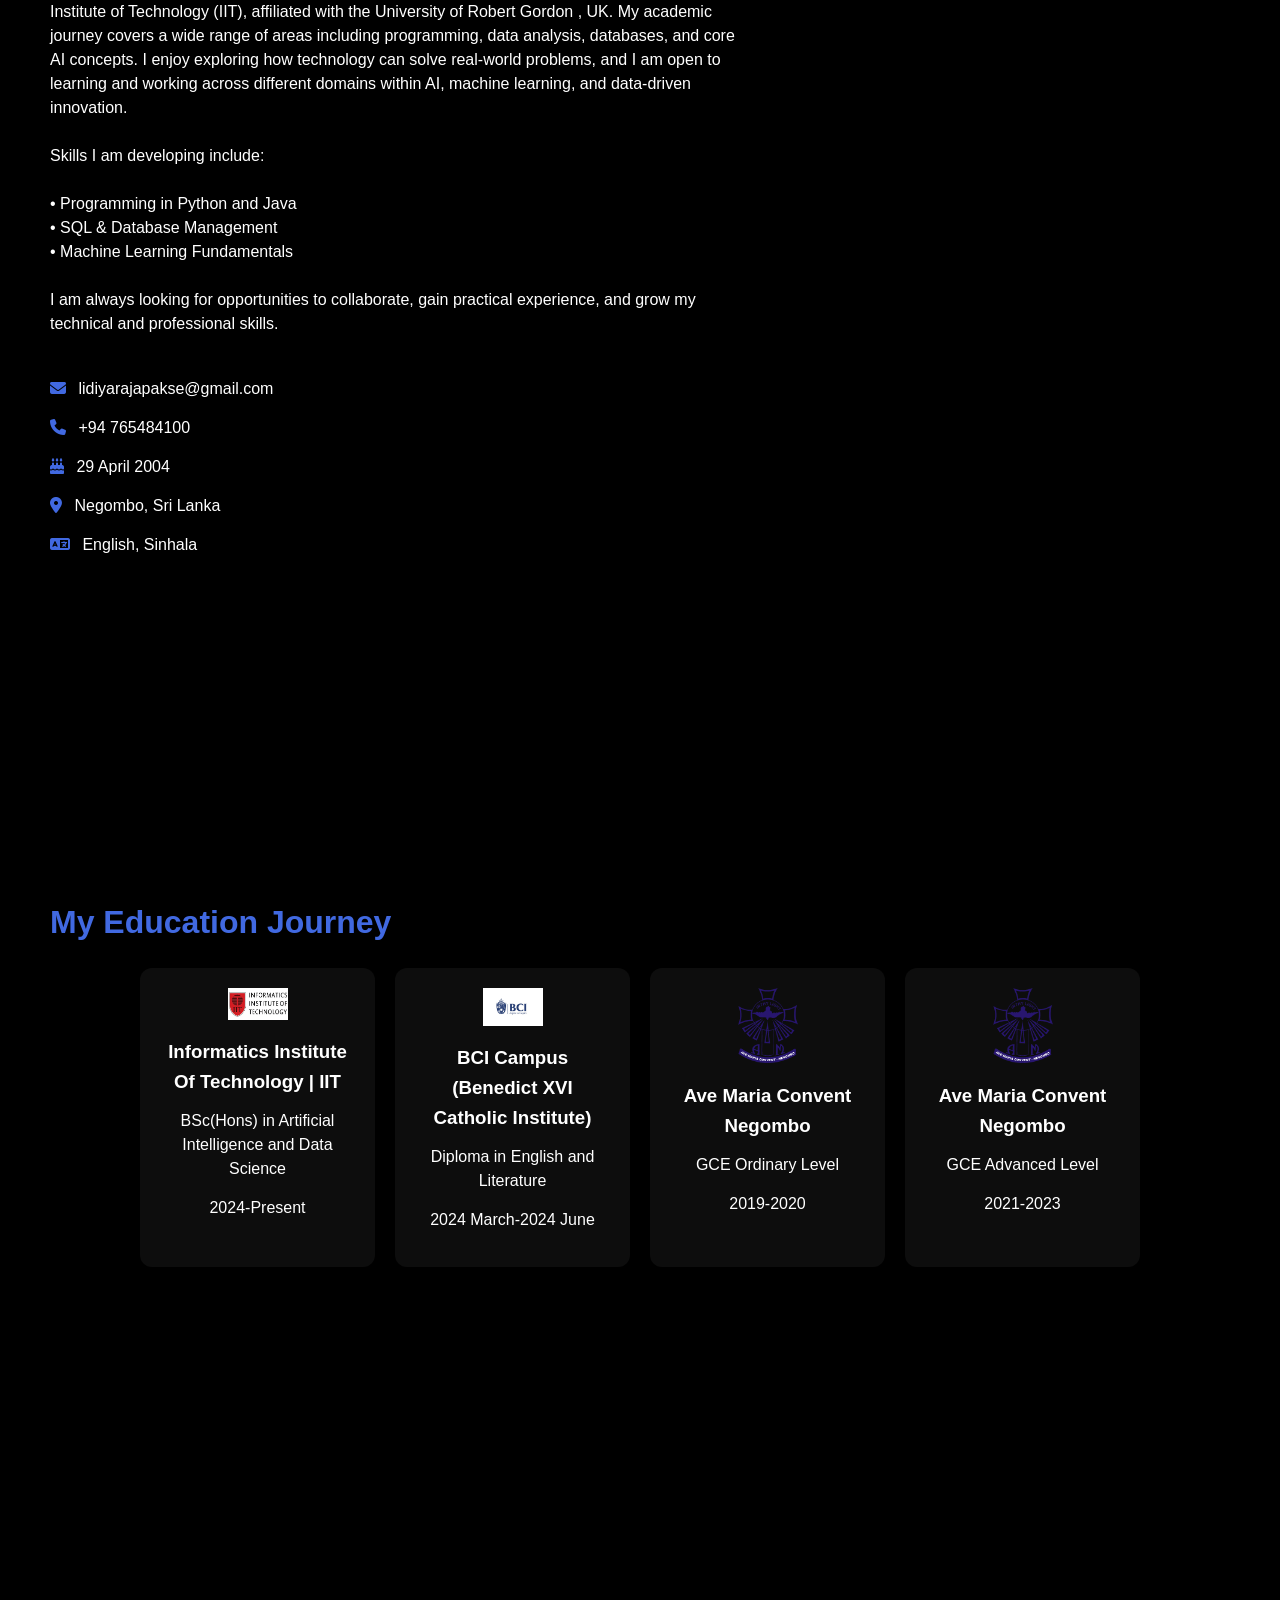
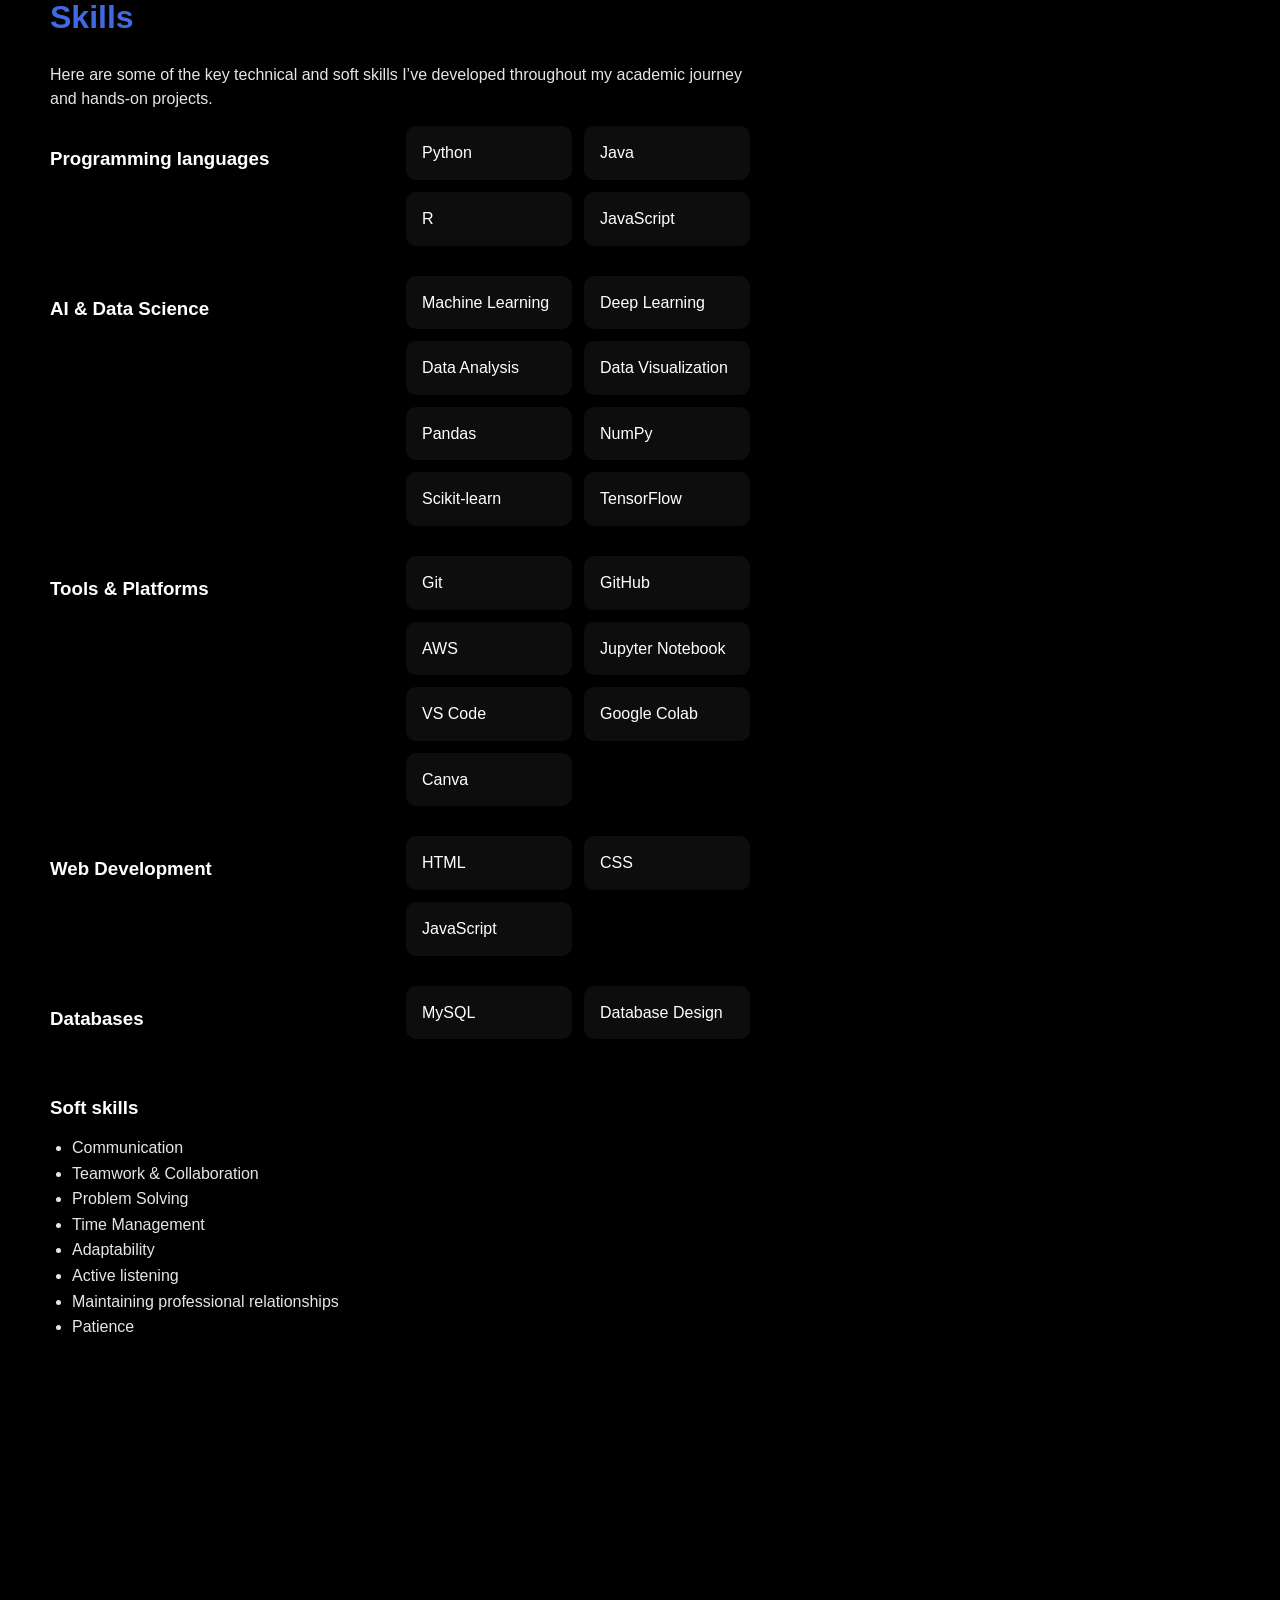
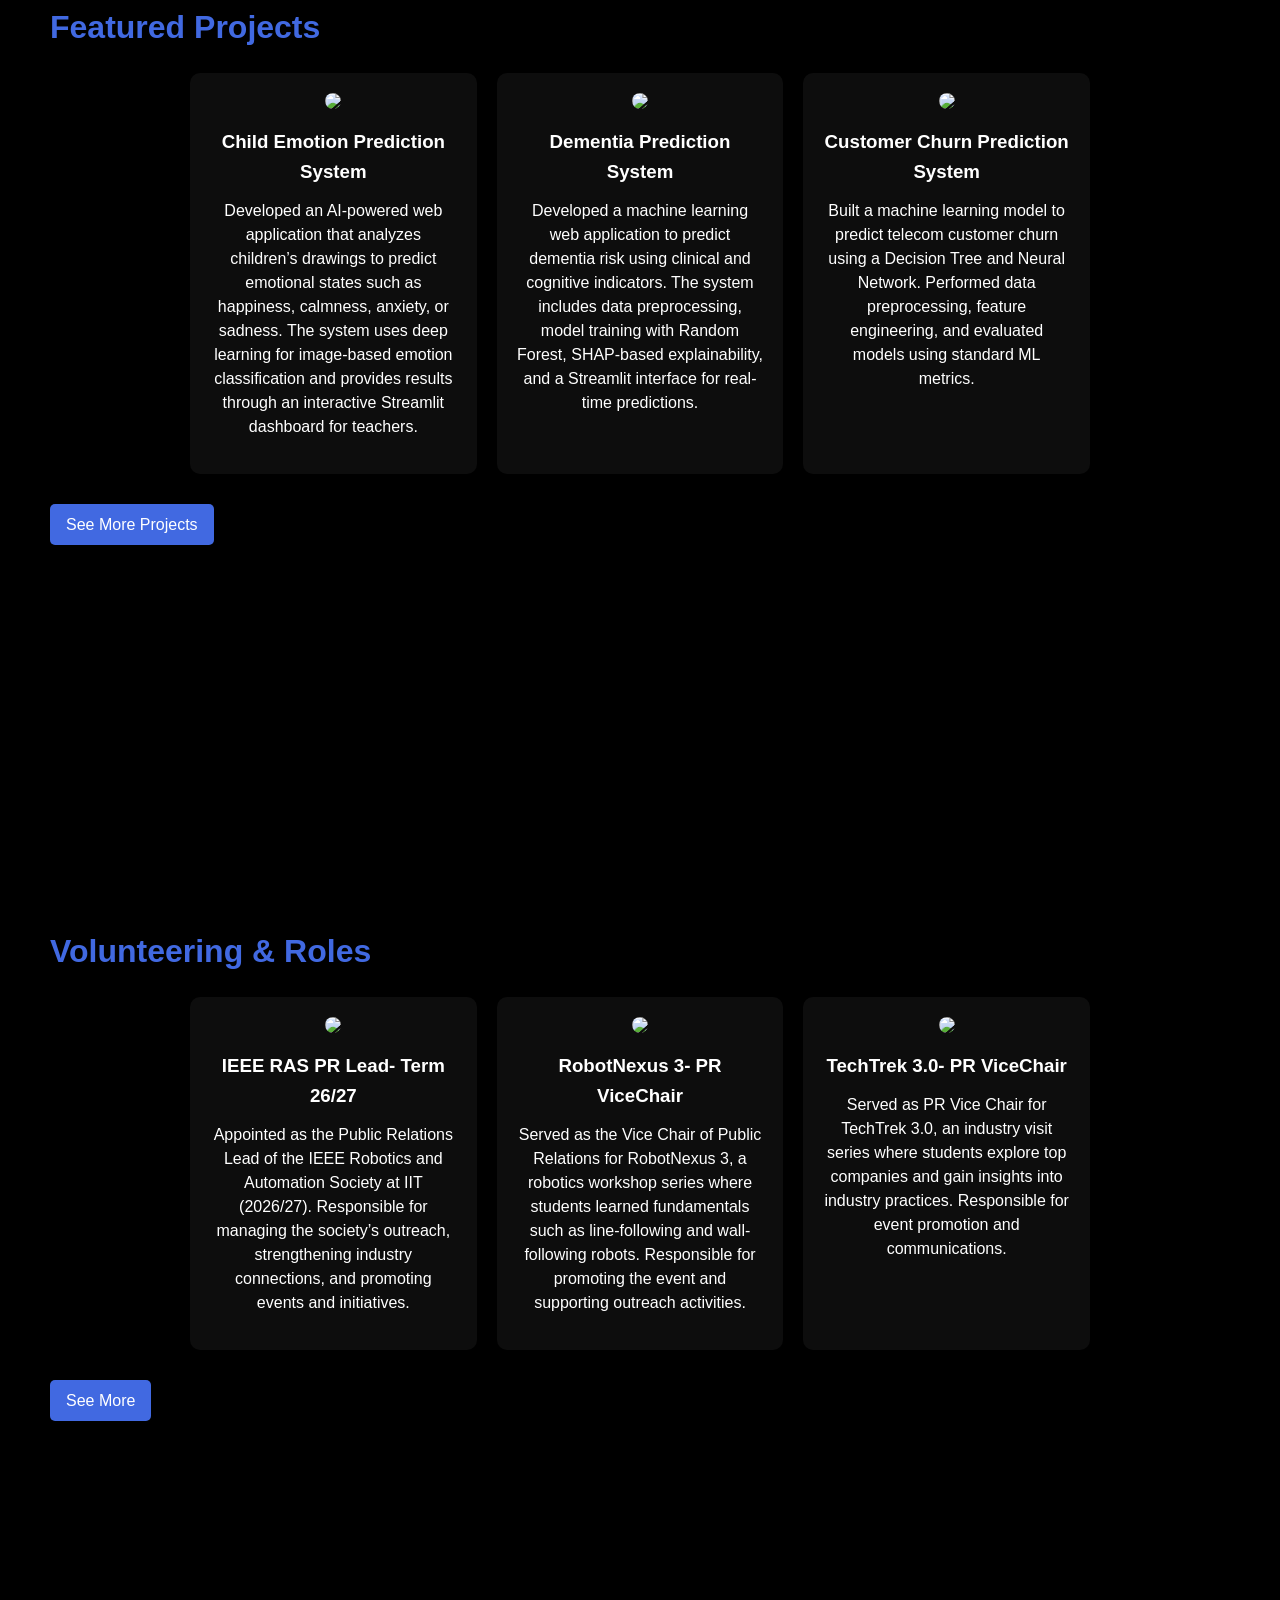
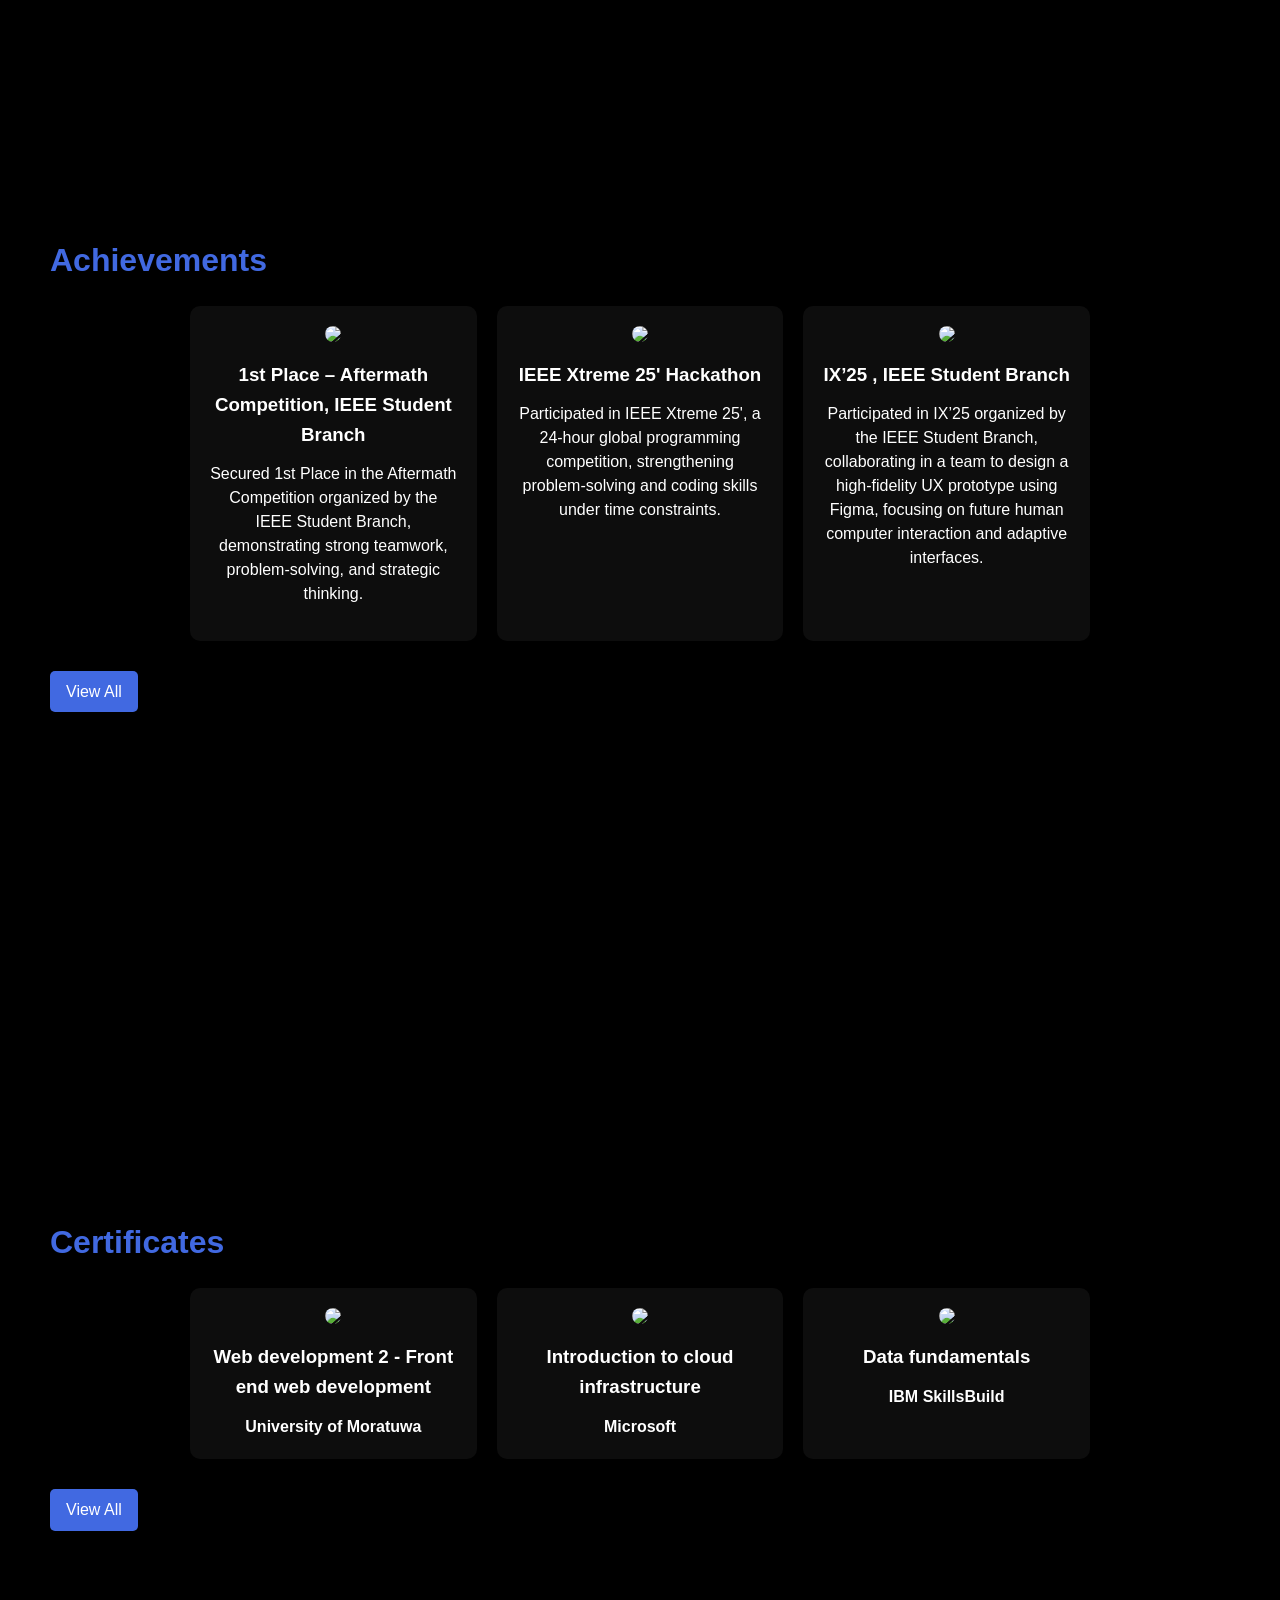
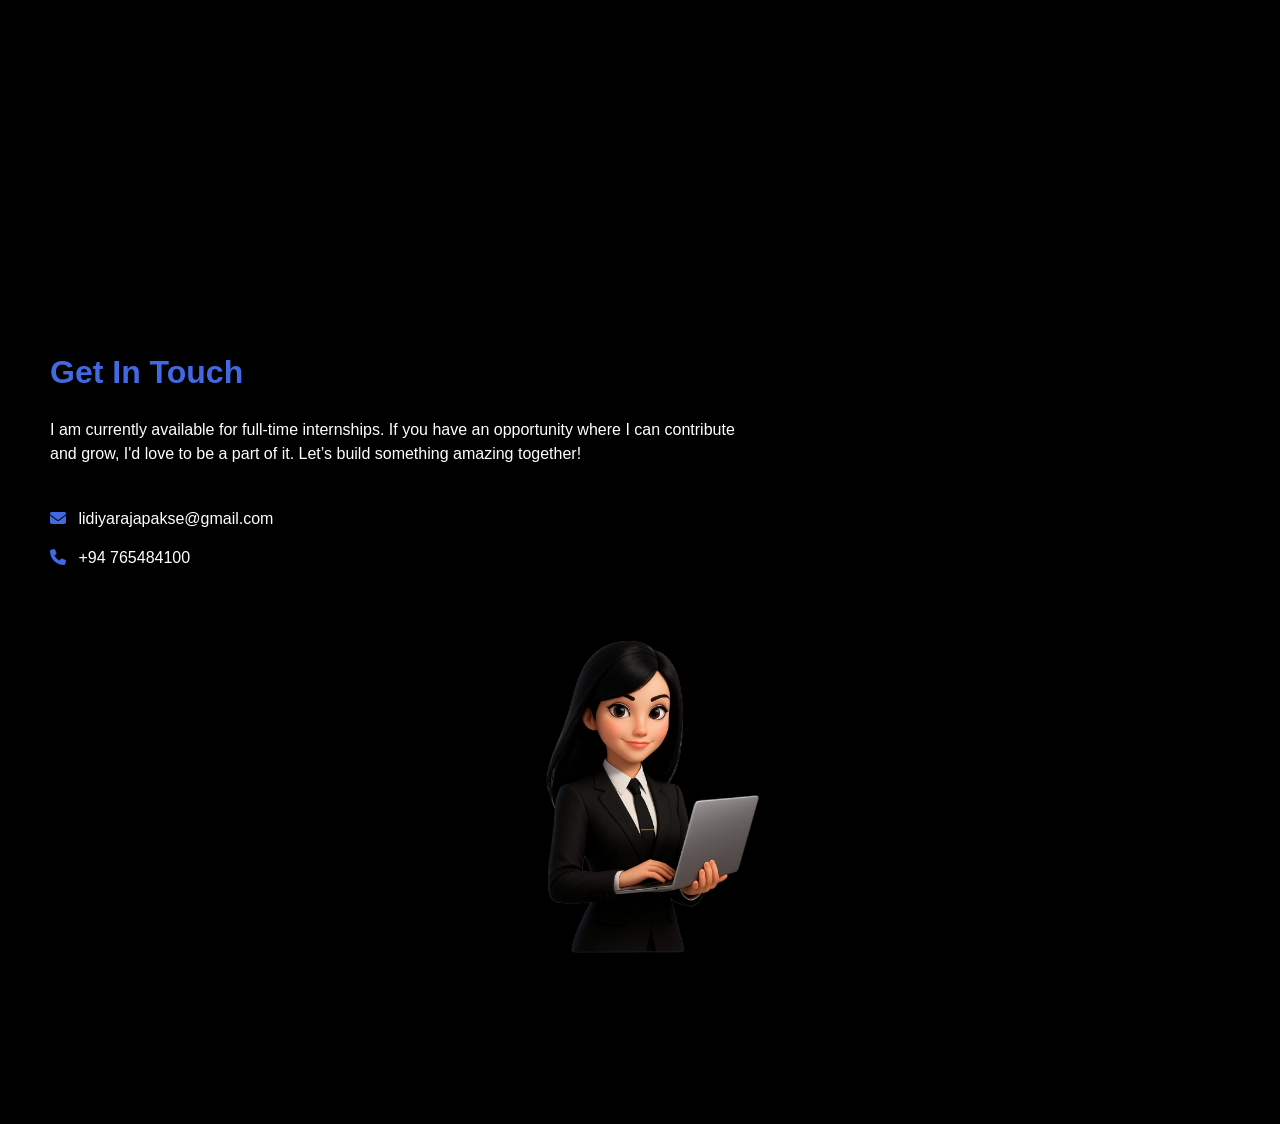
==== commit bed66e11: "Add files via upload" ====
--- a/index.html
+++ b/index.html
@@ -162,6 +162,7 @@
       <div class="technical-grid" data-aos="fade-up" data-aos-delay="300">
         <div class="skill-card">Git</div>
         <div class="skill-card">GitHub</div>
+        <div class="skill-card">AWS</div>
         <div class="skill-card">Jupyter Notebook</div>
         <div class="skill-card">VS Code</div>
         <div class="skill-card">Google Colab</div>
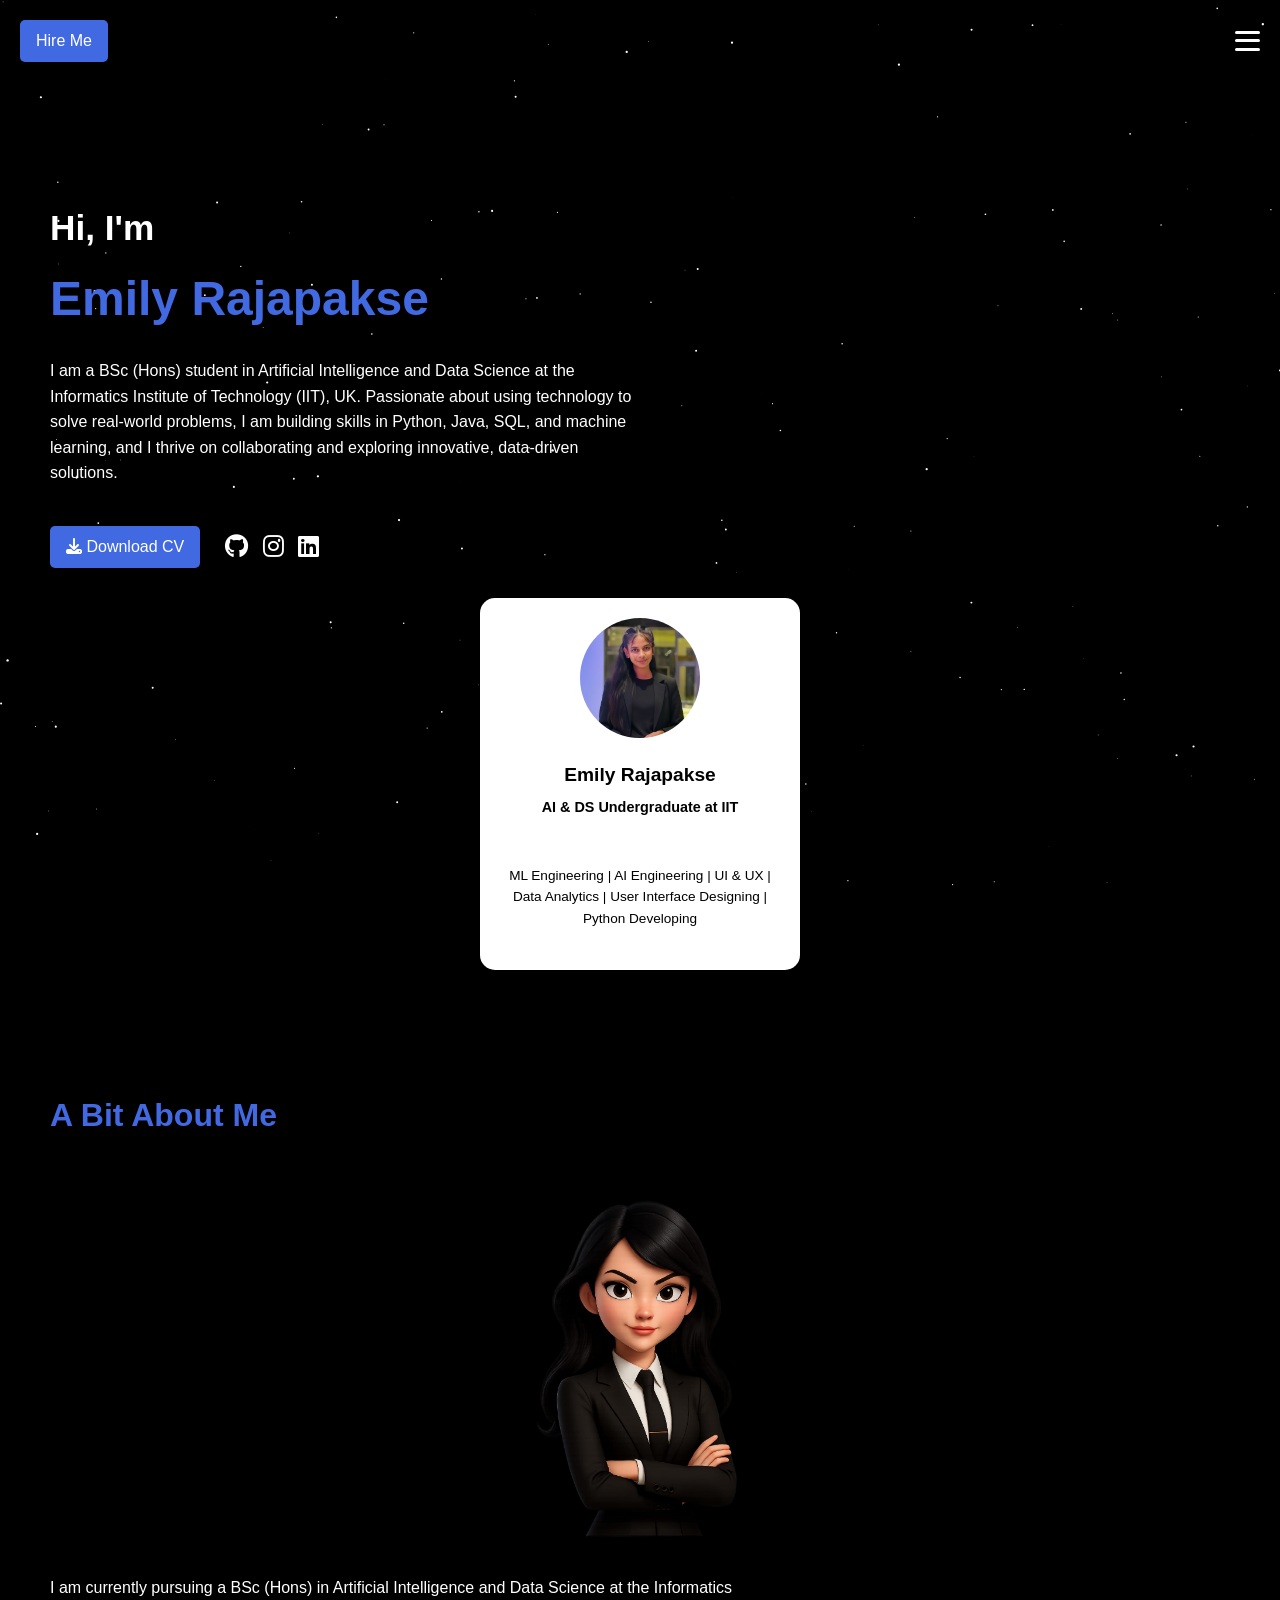
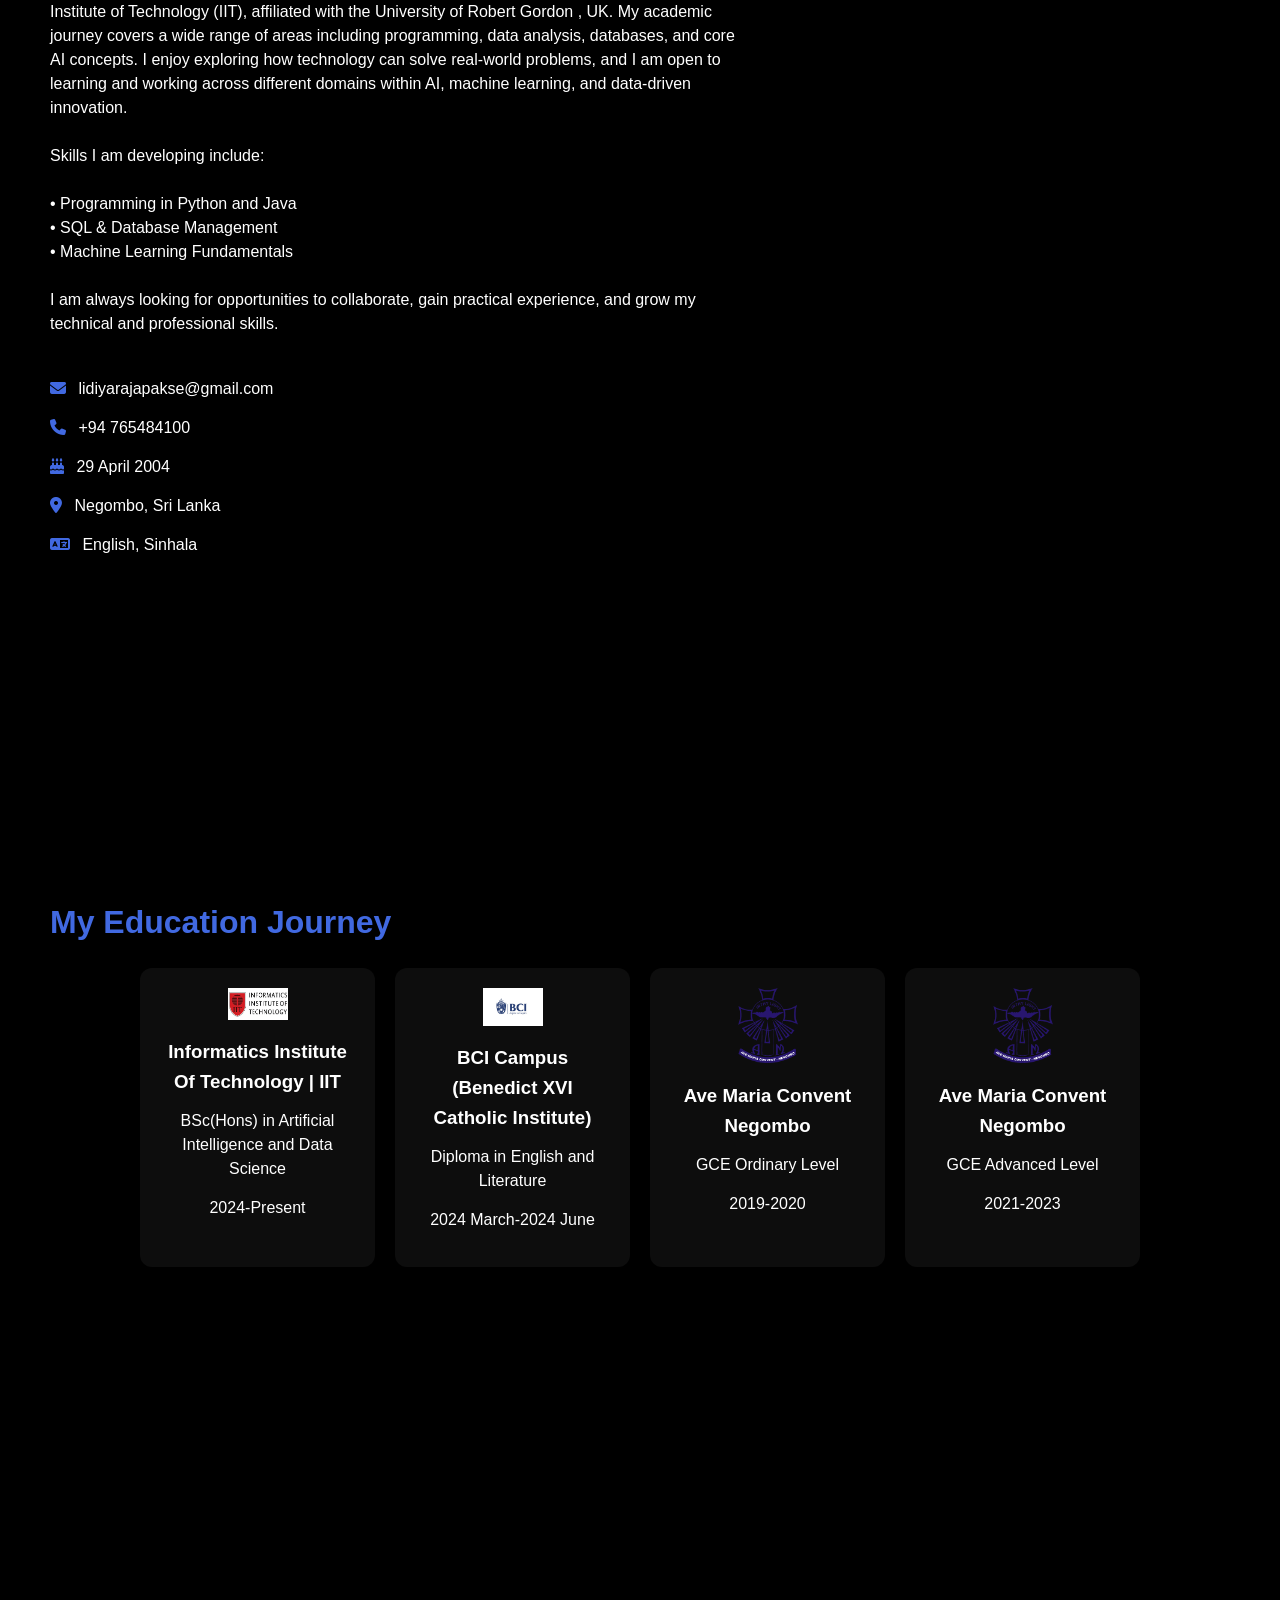
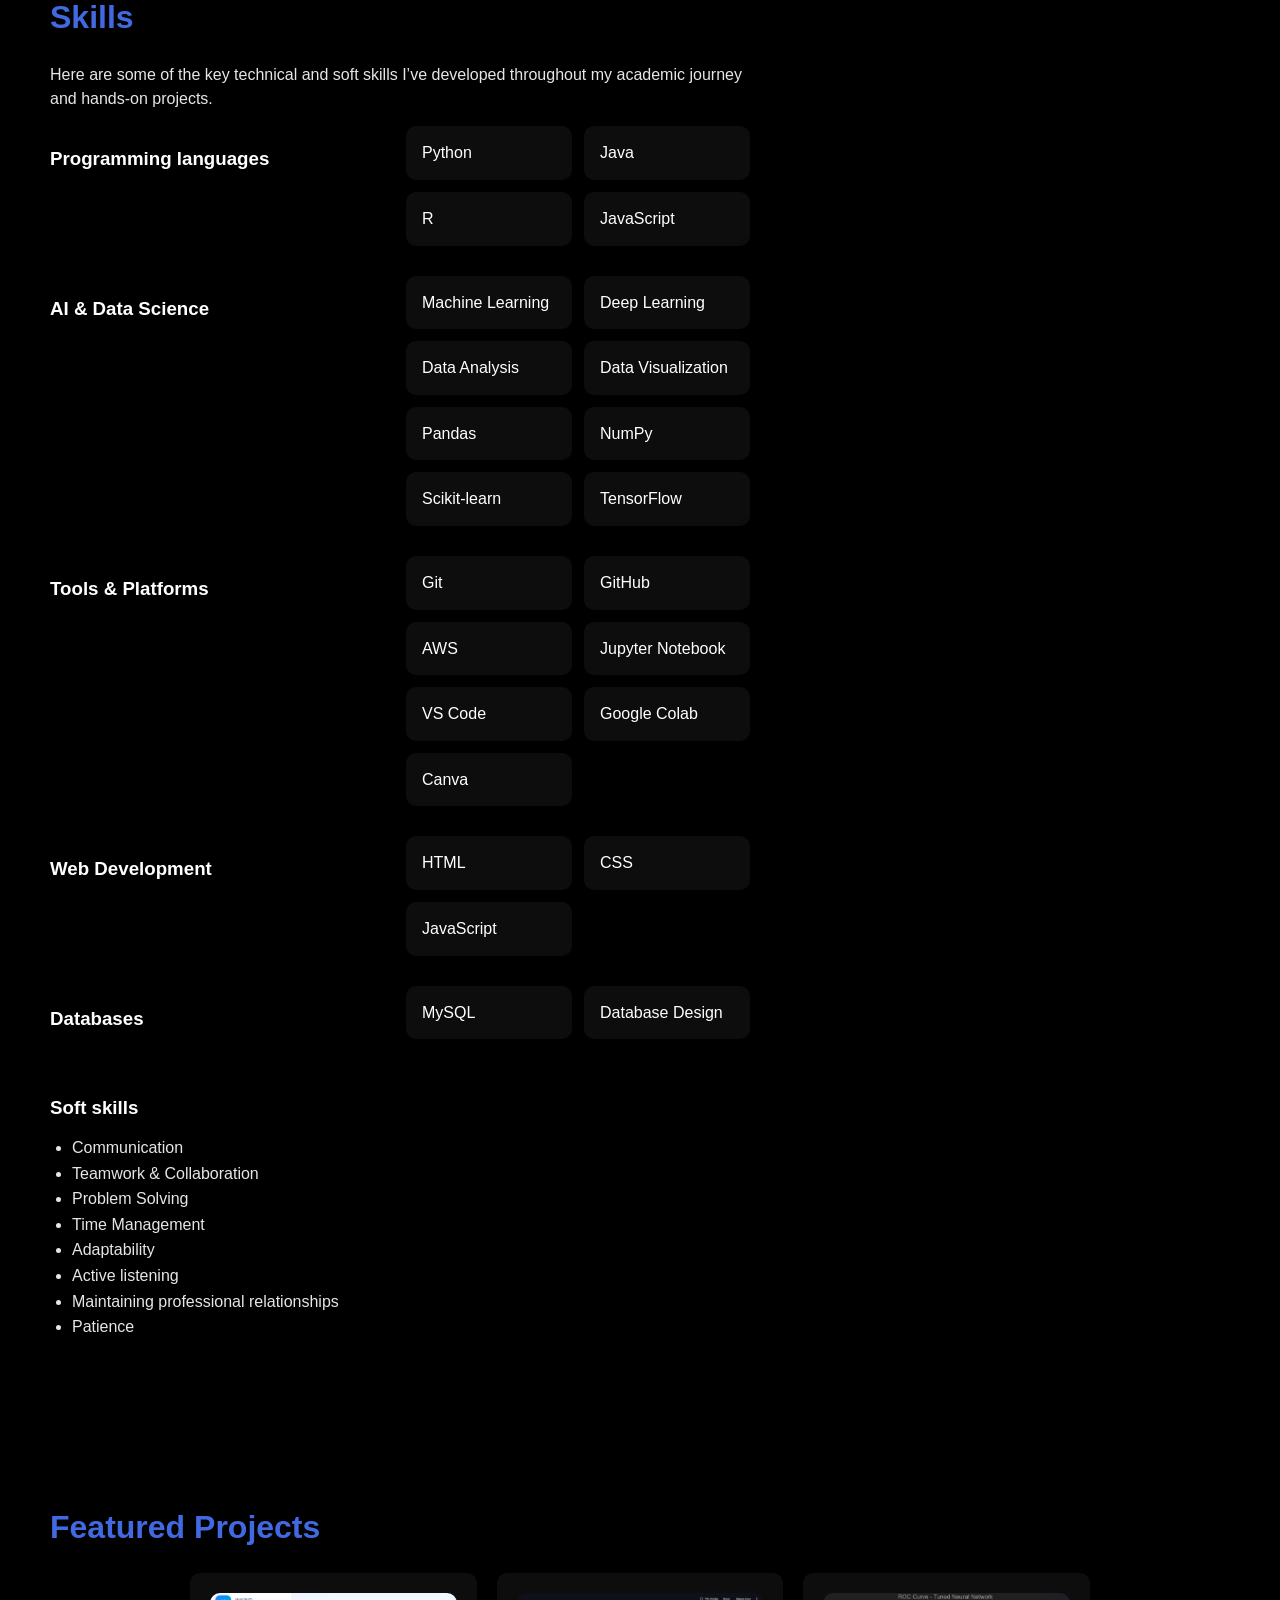
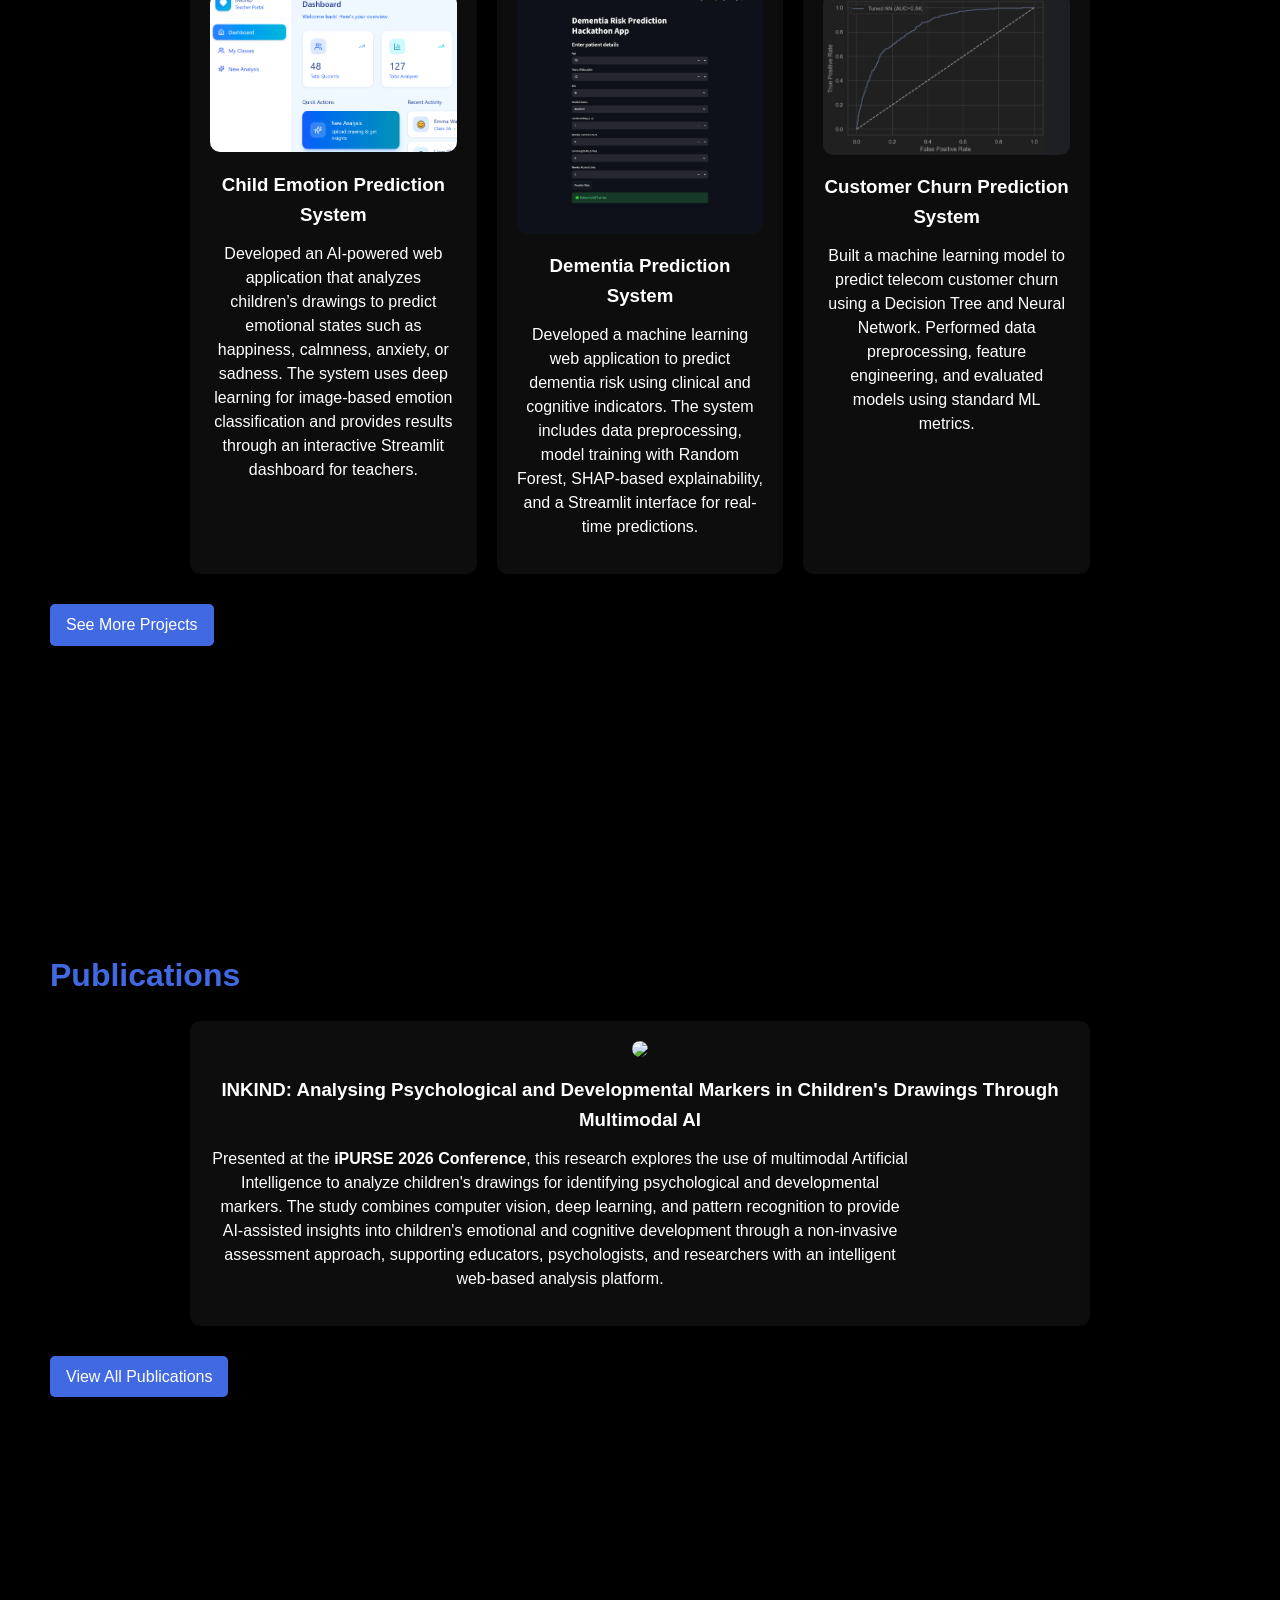
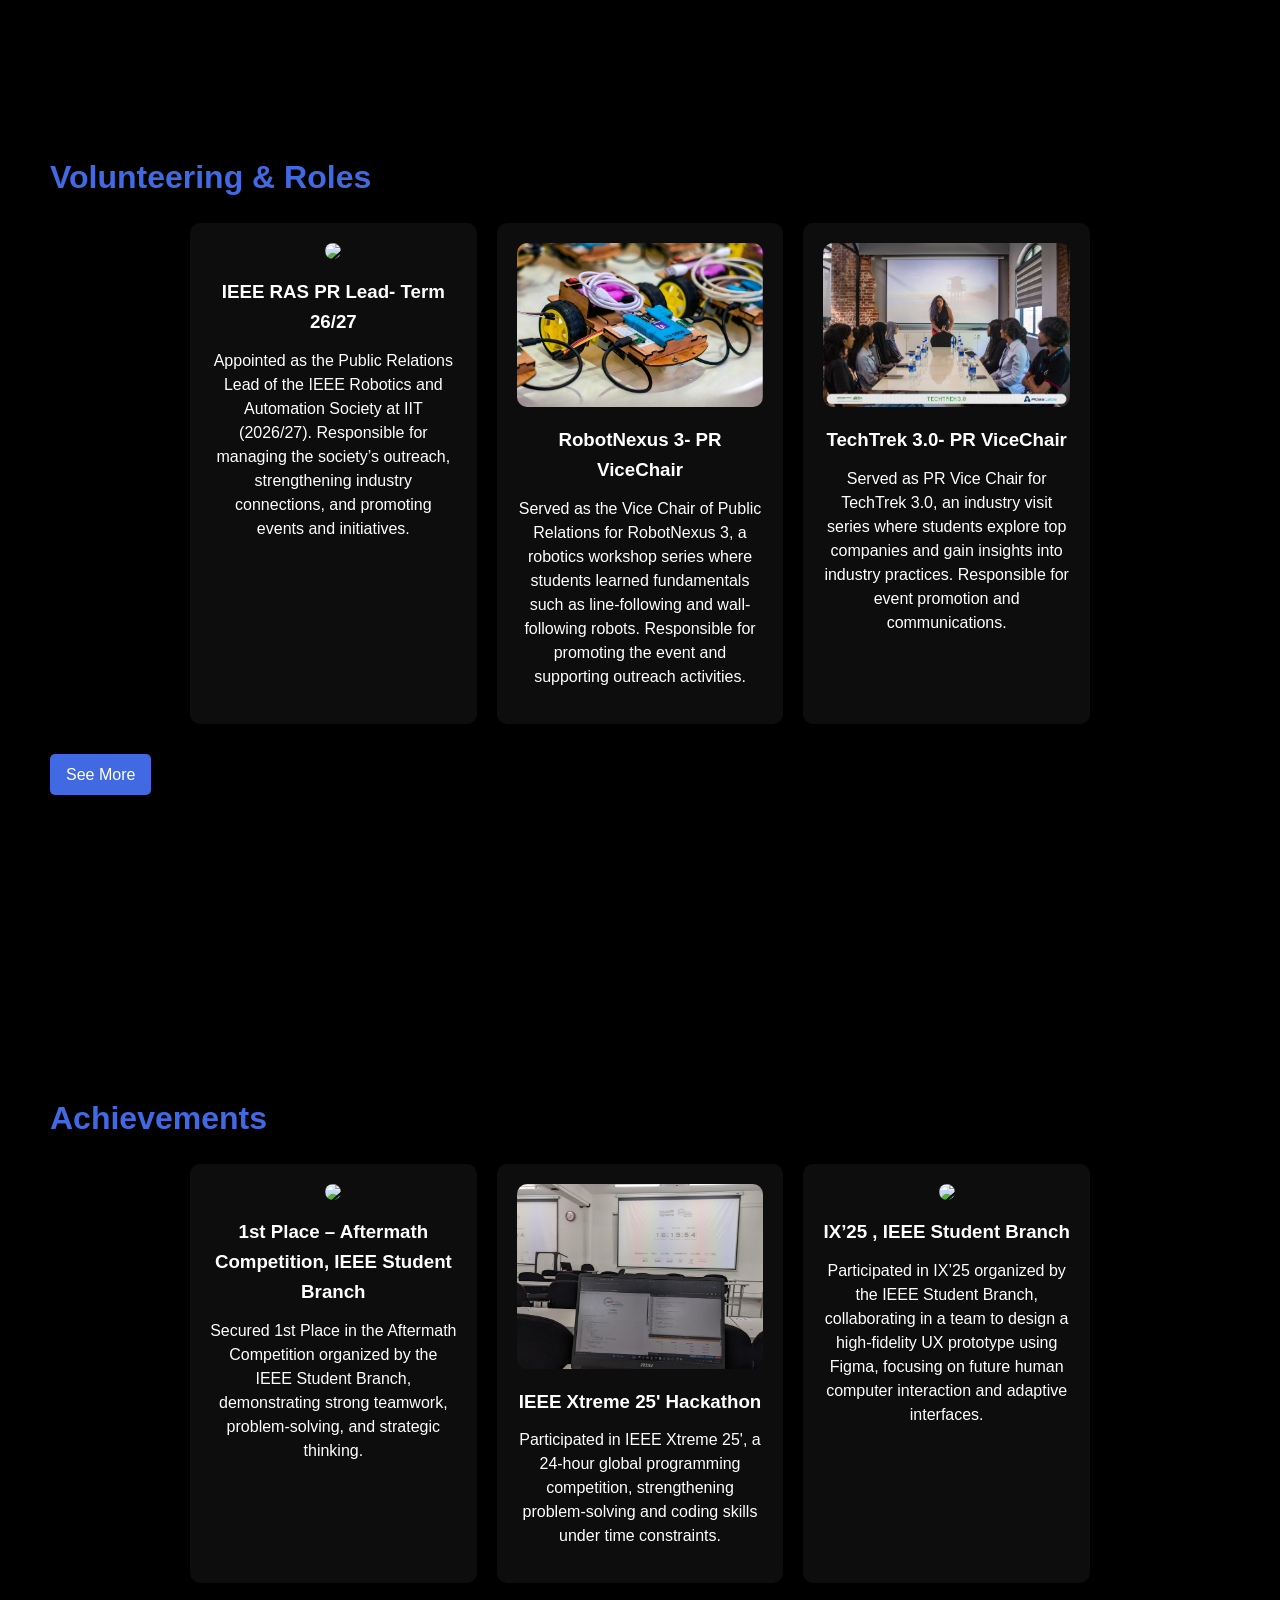
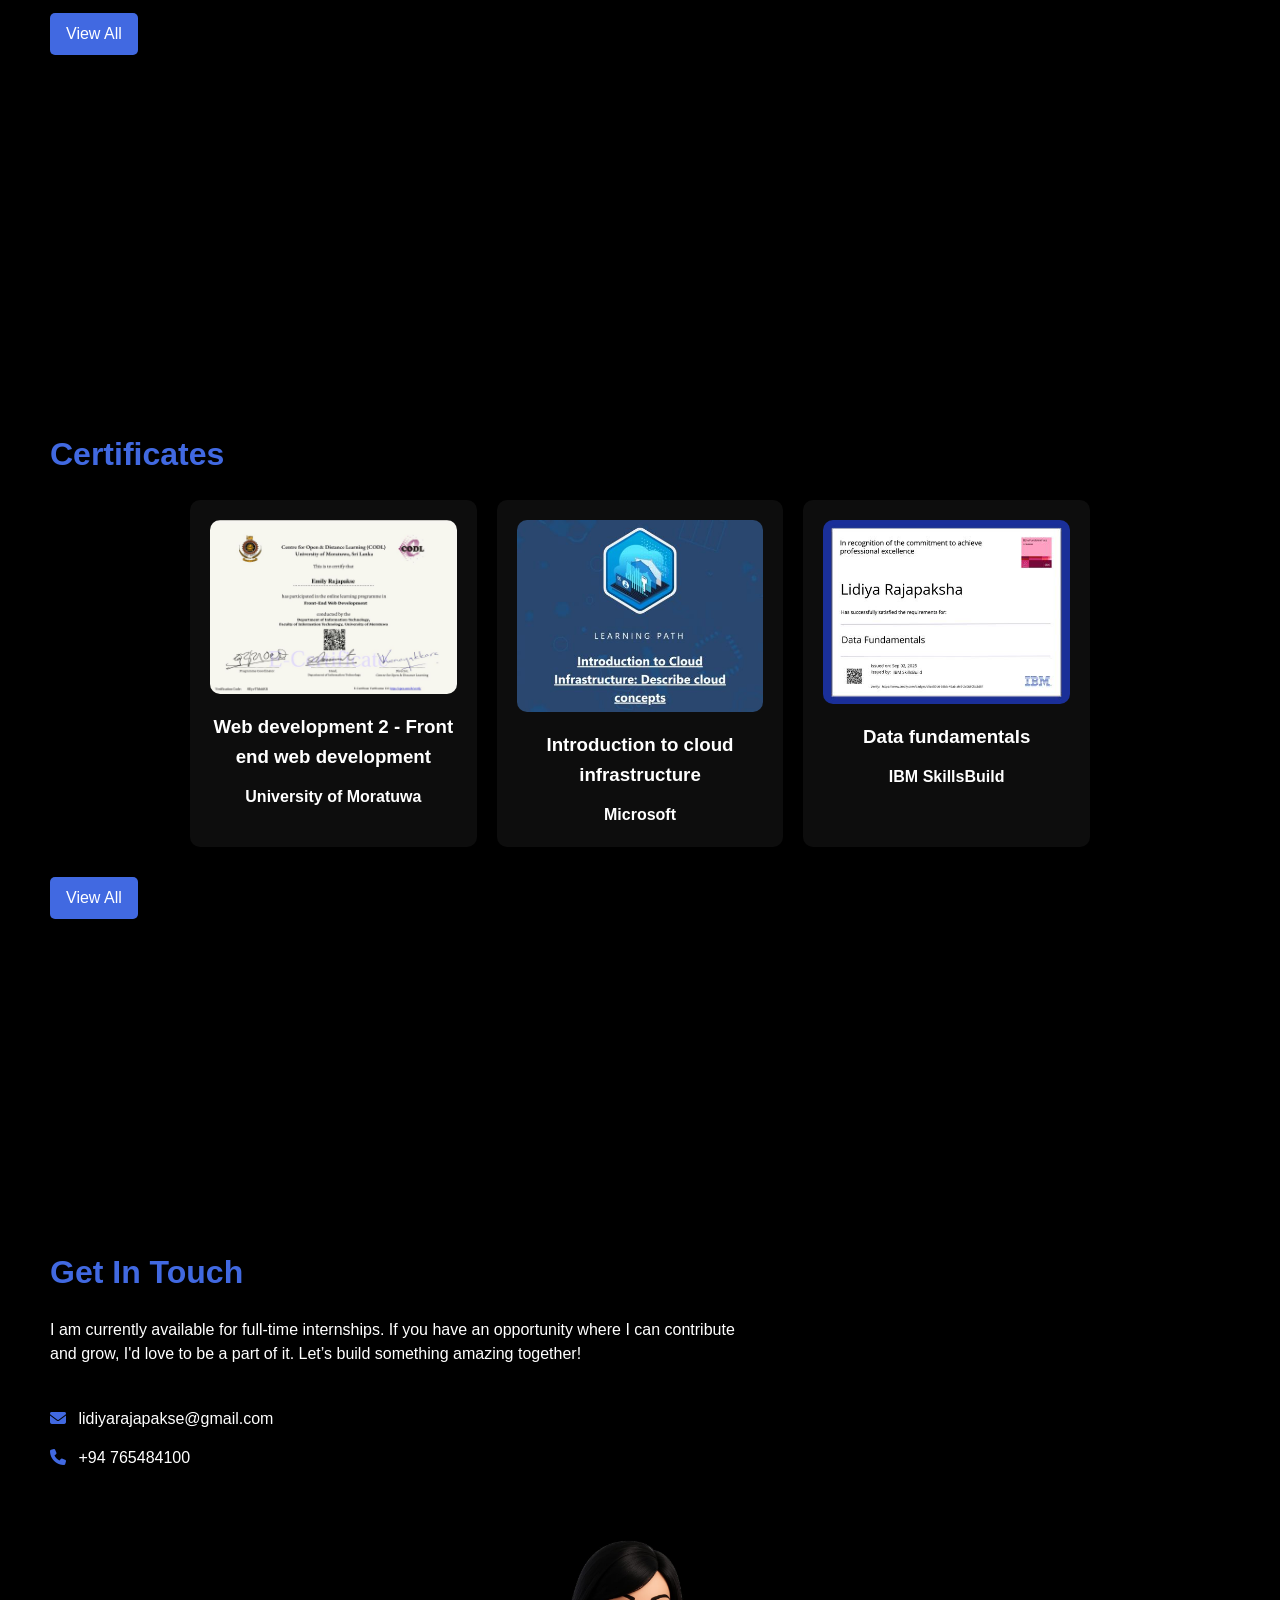
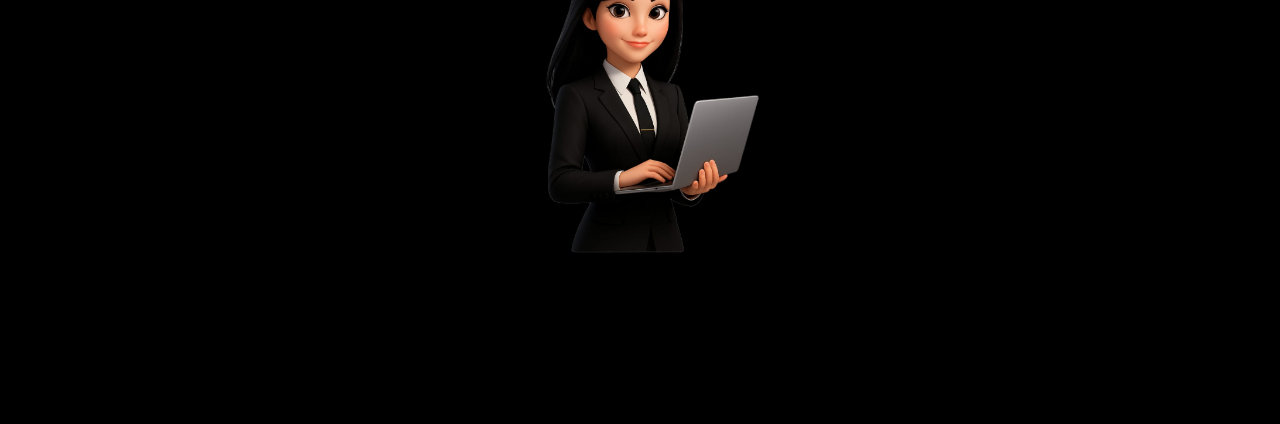
==== commit bd1632bf: "Add files via upload" ====
--- a/index.html
+++ b/index.html
@@ -34,6 +34,7 @@
       <li><a href="#education">Education</a></li>
       <li><a href="#skills">Skills</a></li>
       <li><a href="#projects">Projects</a></li>
+      <li><a href="#publications">Publications</a></li>
       <li><a href="#volunteering">Volunteering</a></li>
       <li><a href="#achievements">Achievements</a></li>
       <li><a href="#certificates">Certificates</a></li>
@@ -232,6 +233,29 @@
 
   </section>
 
+
+<section id="publications" class="section">
+  <h2 data-aos="fade-up">Publications</h2>
+
+  <div class="projects-grid">
+
+    <div class="project-card" data-aos="zoom-in">
+      <img src="assets/publication1.png" class="project-img">
+      <h3>INKIND: Analysing Psychological and Developmental Markers in Children's Drawings Through Multimodal AI</h3>
+      <p>
+        Presented at the <strong>iPURSE 2026 Conference</strong>, this research explores the use of multimodal Artificial Intelligence to analyze children's drawings for identifying psychological and developmental markers. The study combines computer vision, deep learning, and pattern recognition to provide AI-assisted insights into children's emotional and cognitive development through a non-invasive assessment approach, supporting educators, psychologists, and researchers with an intelligent web-based analysis platform.
+      </p>
+    </div>
+
+  </div>
+
+  <div class="see-more">
+    <a href="publications.html" class="hire-btn">View All Publications</a>
+  </div>
+
+</section>
+
+
   <section id="volunteering" class="section">
   <h2 data-aos="fade-up">Volunteering & Roles</h2>
 
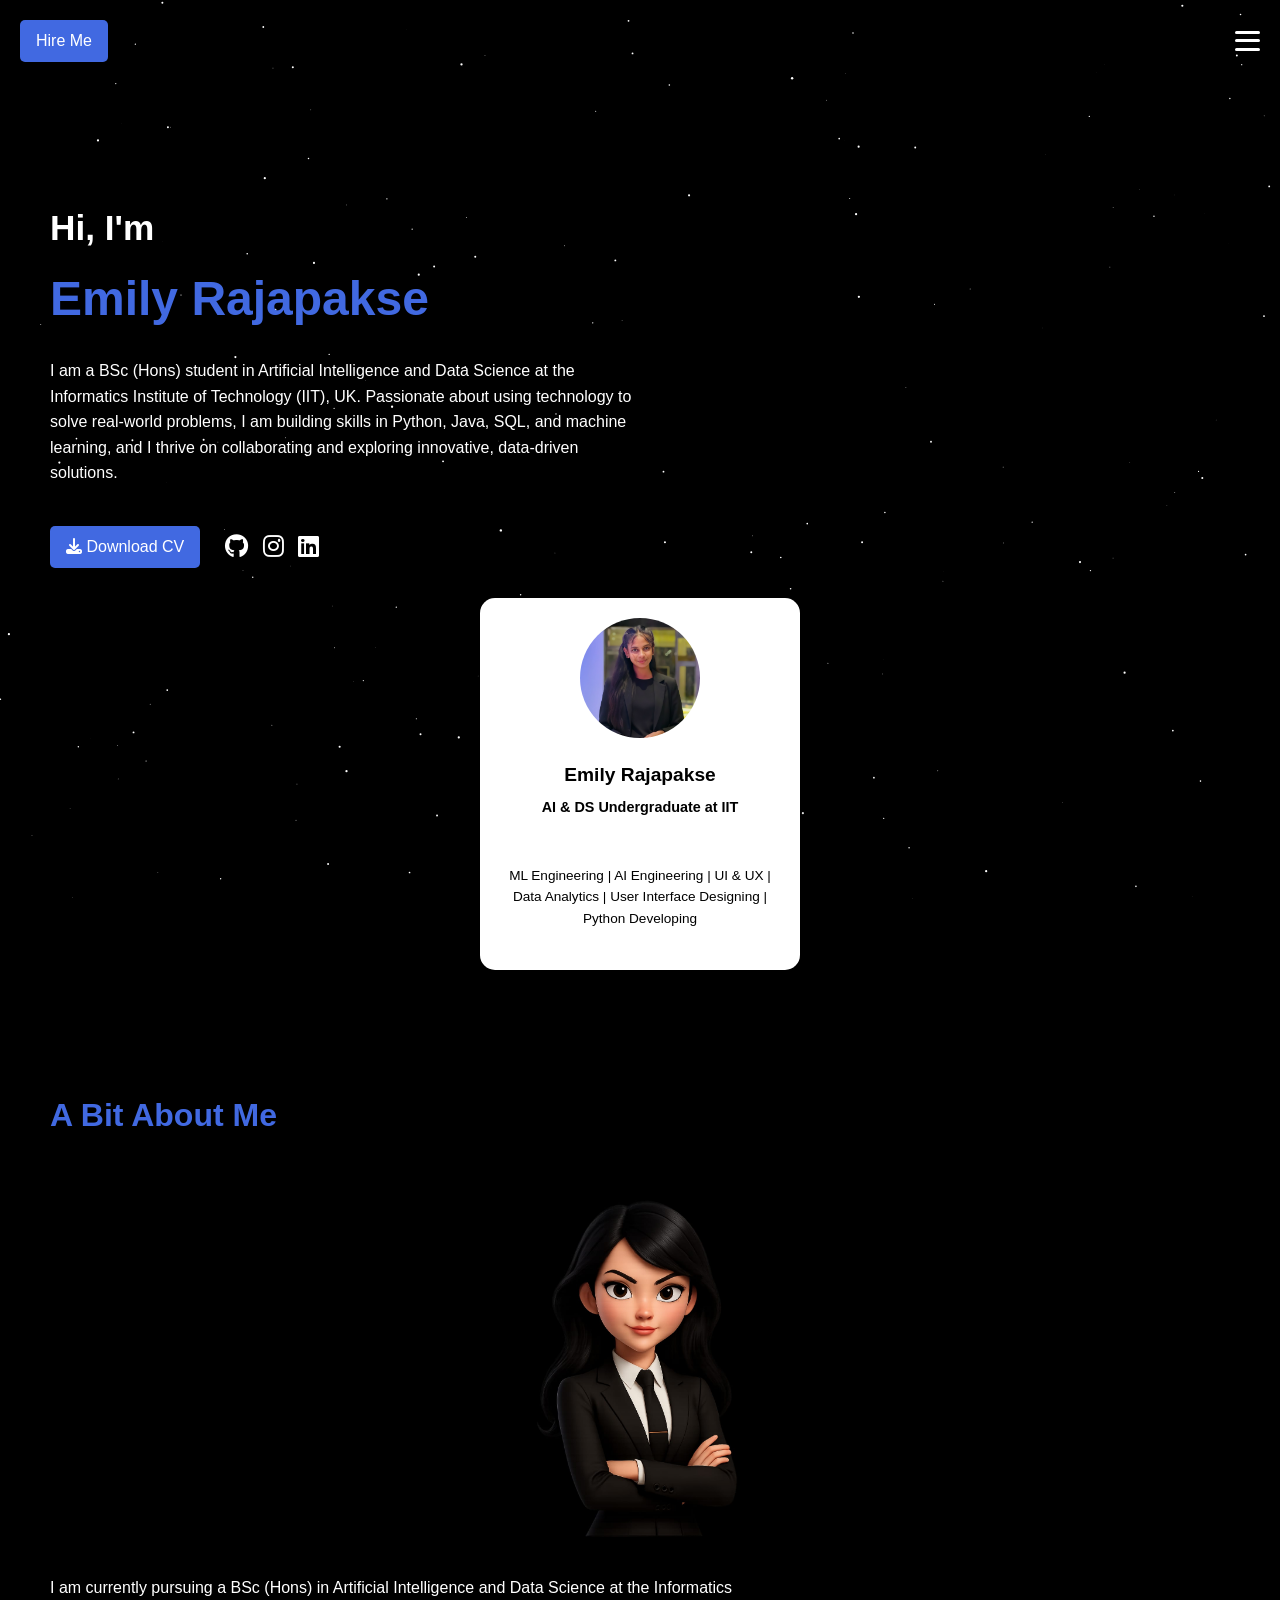
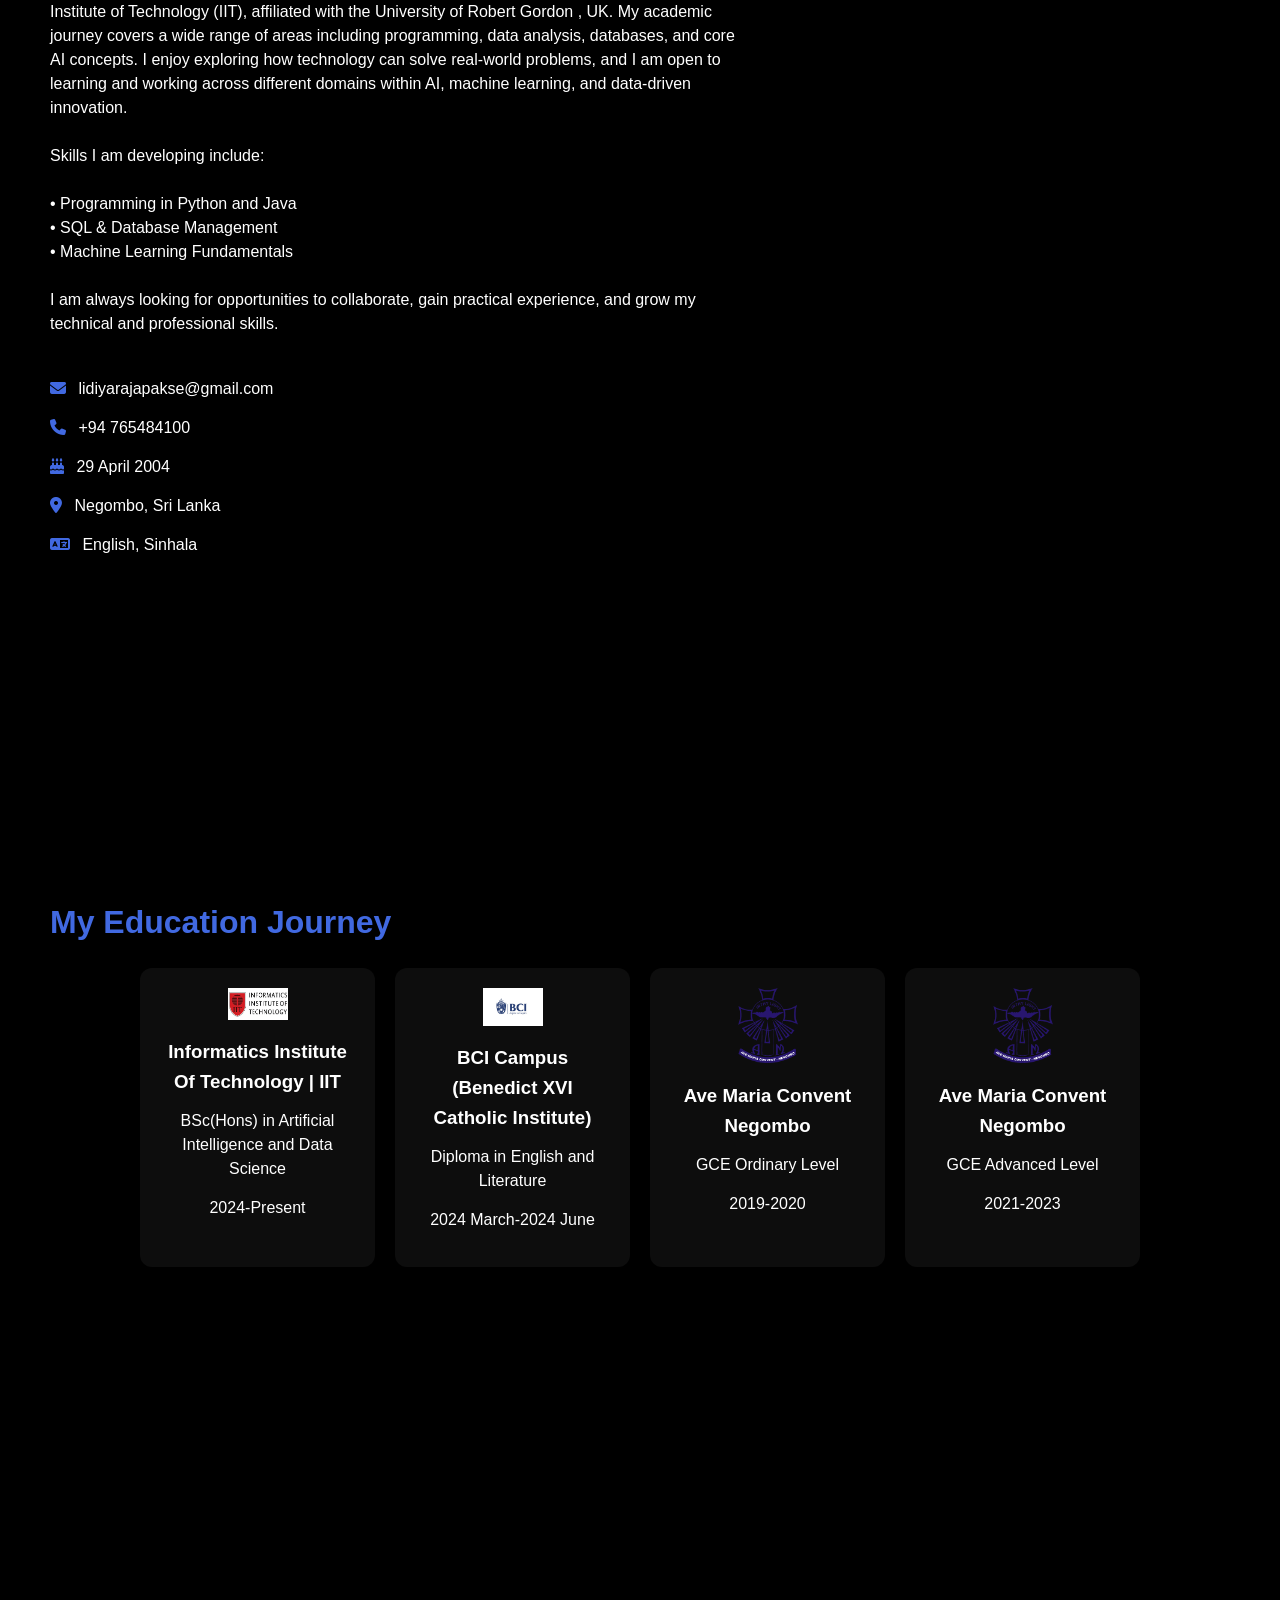
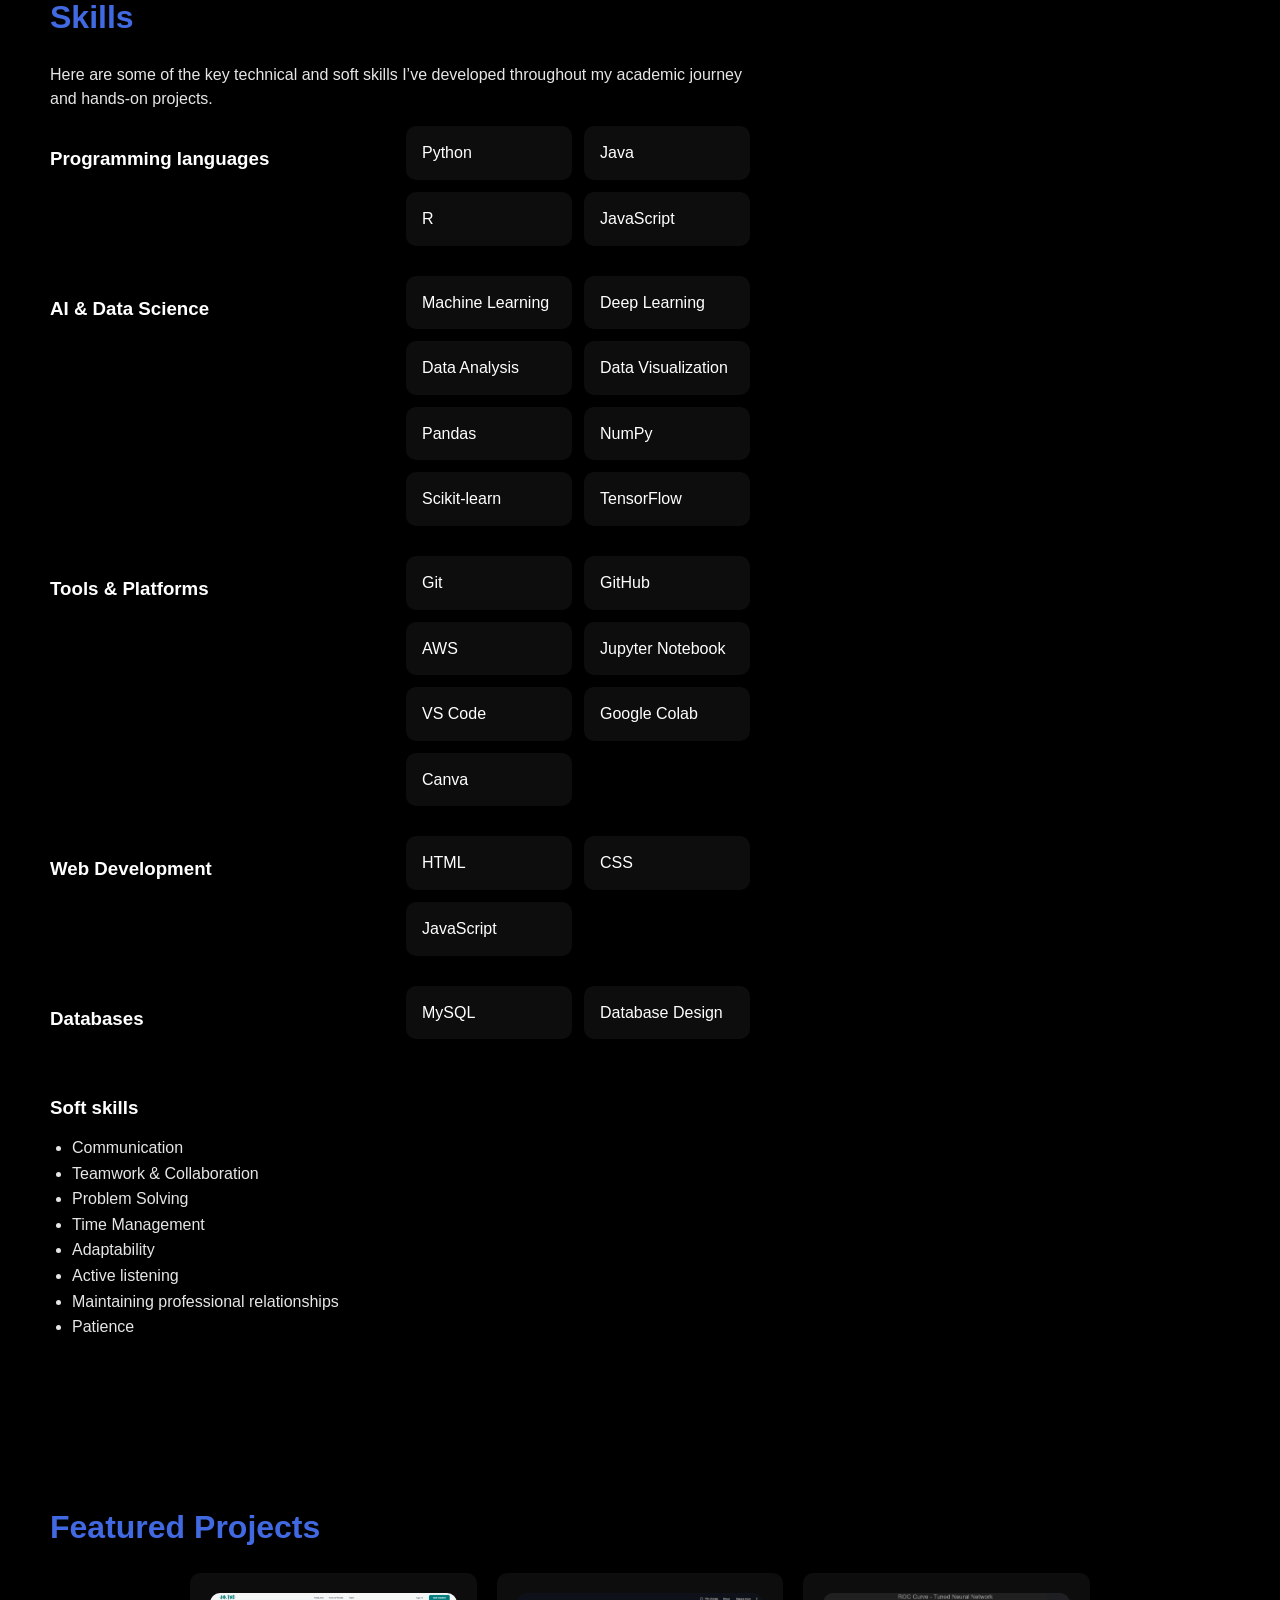
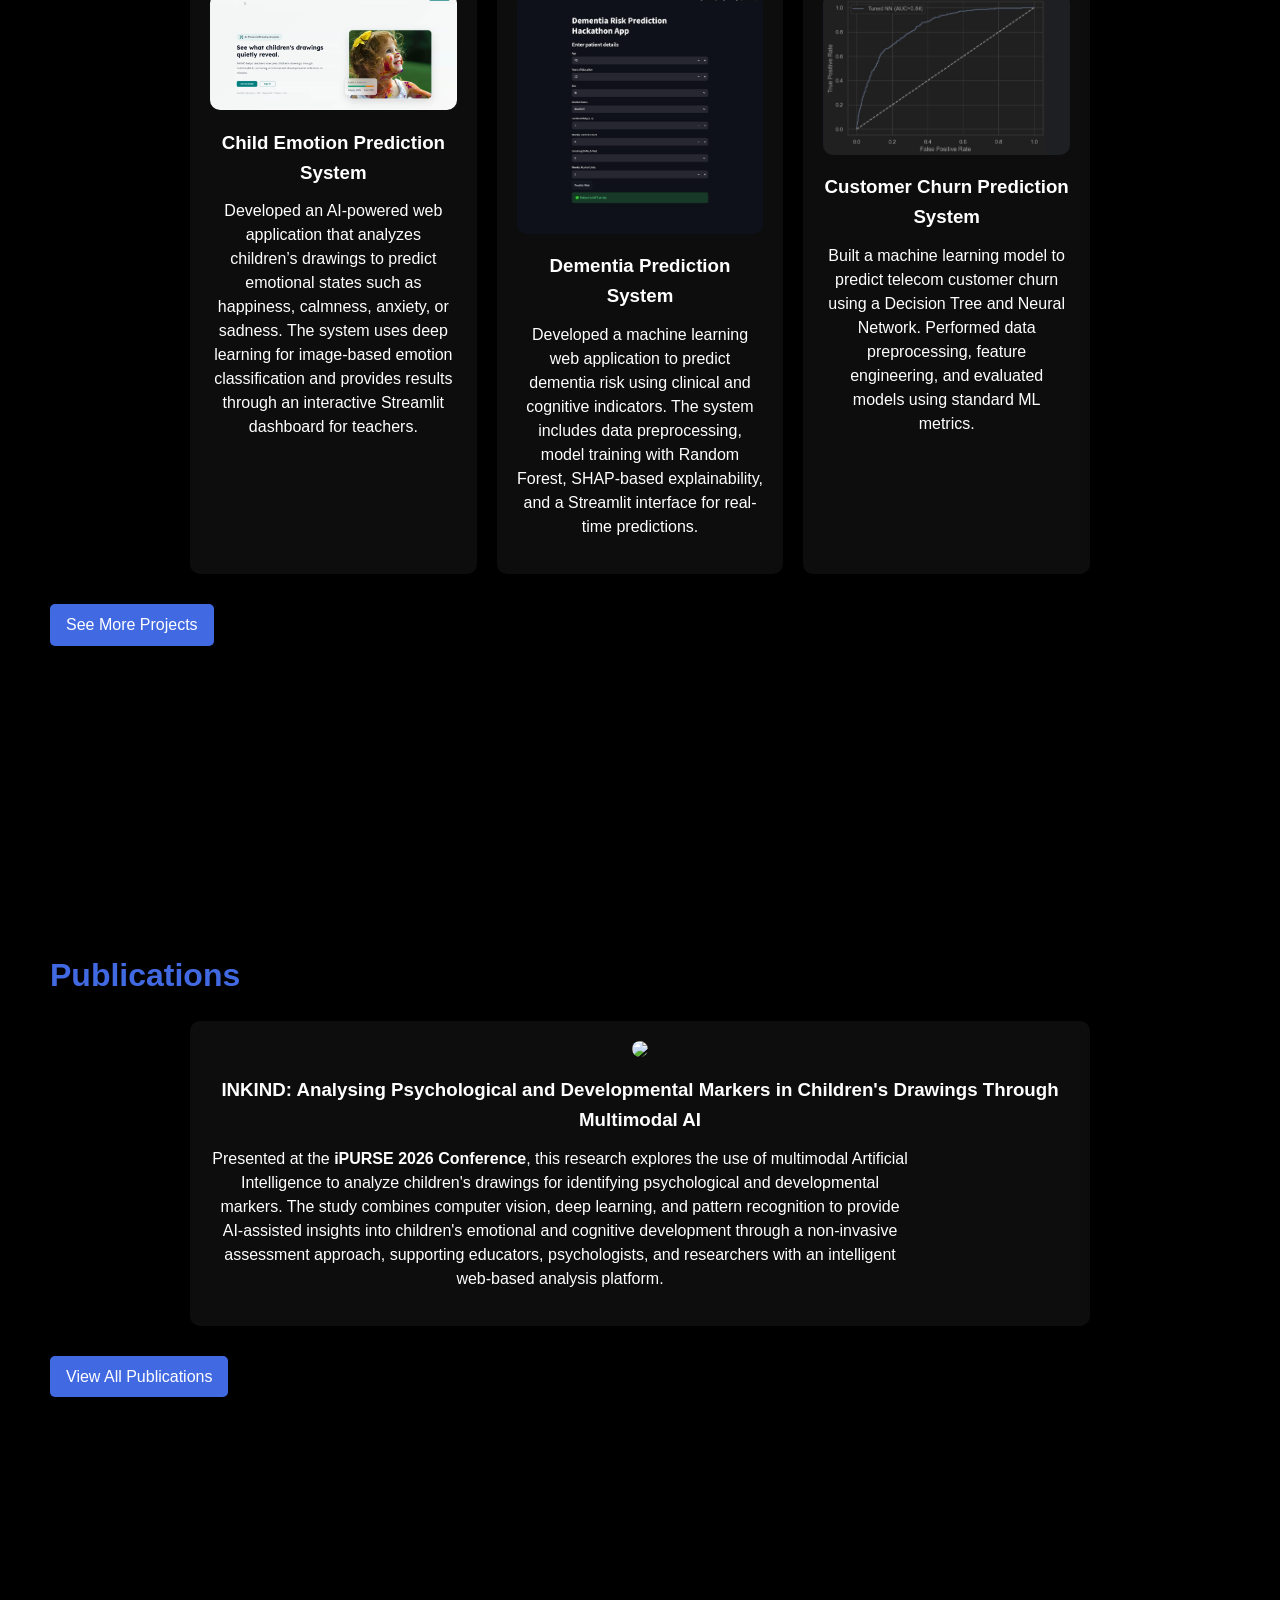
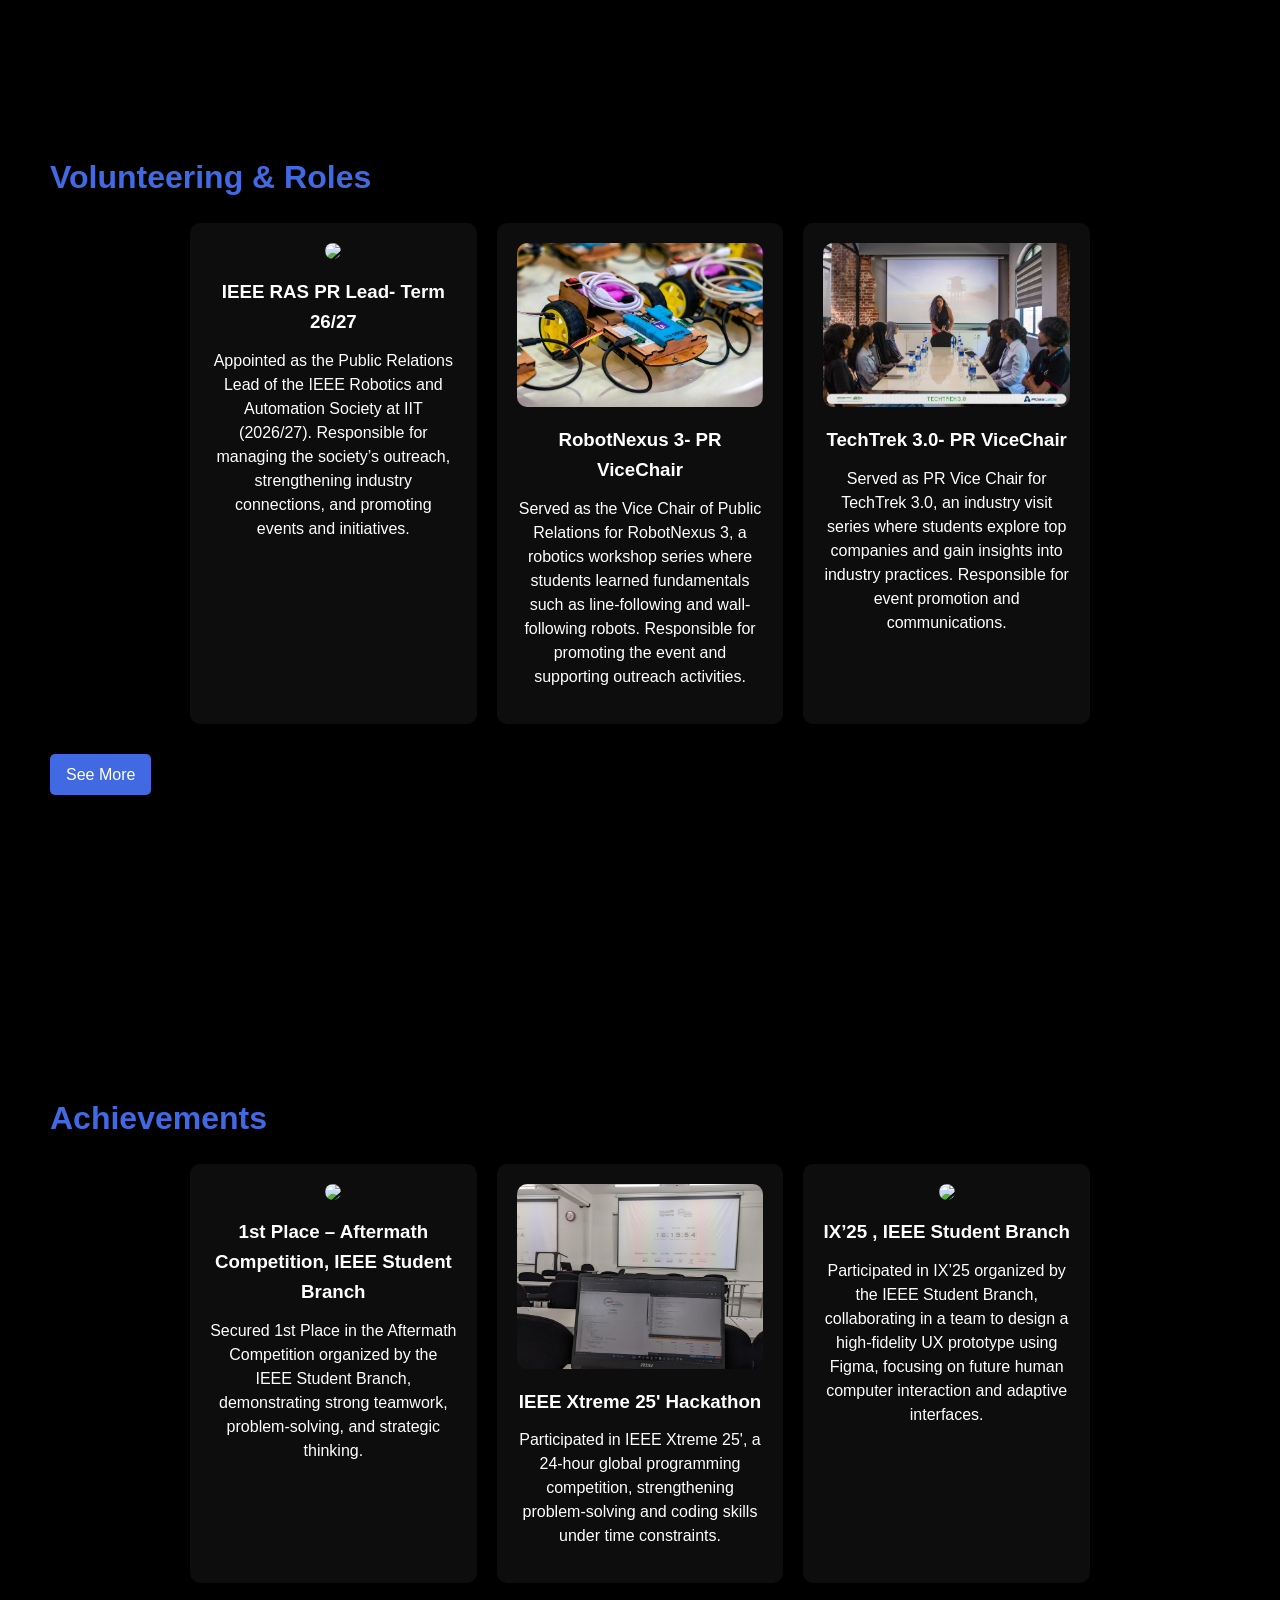
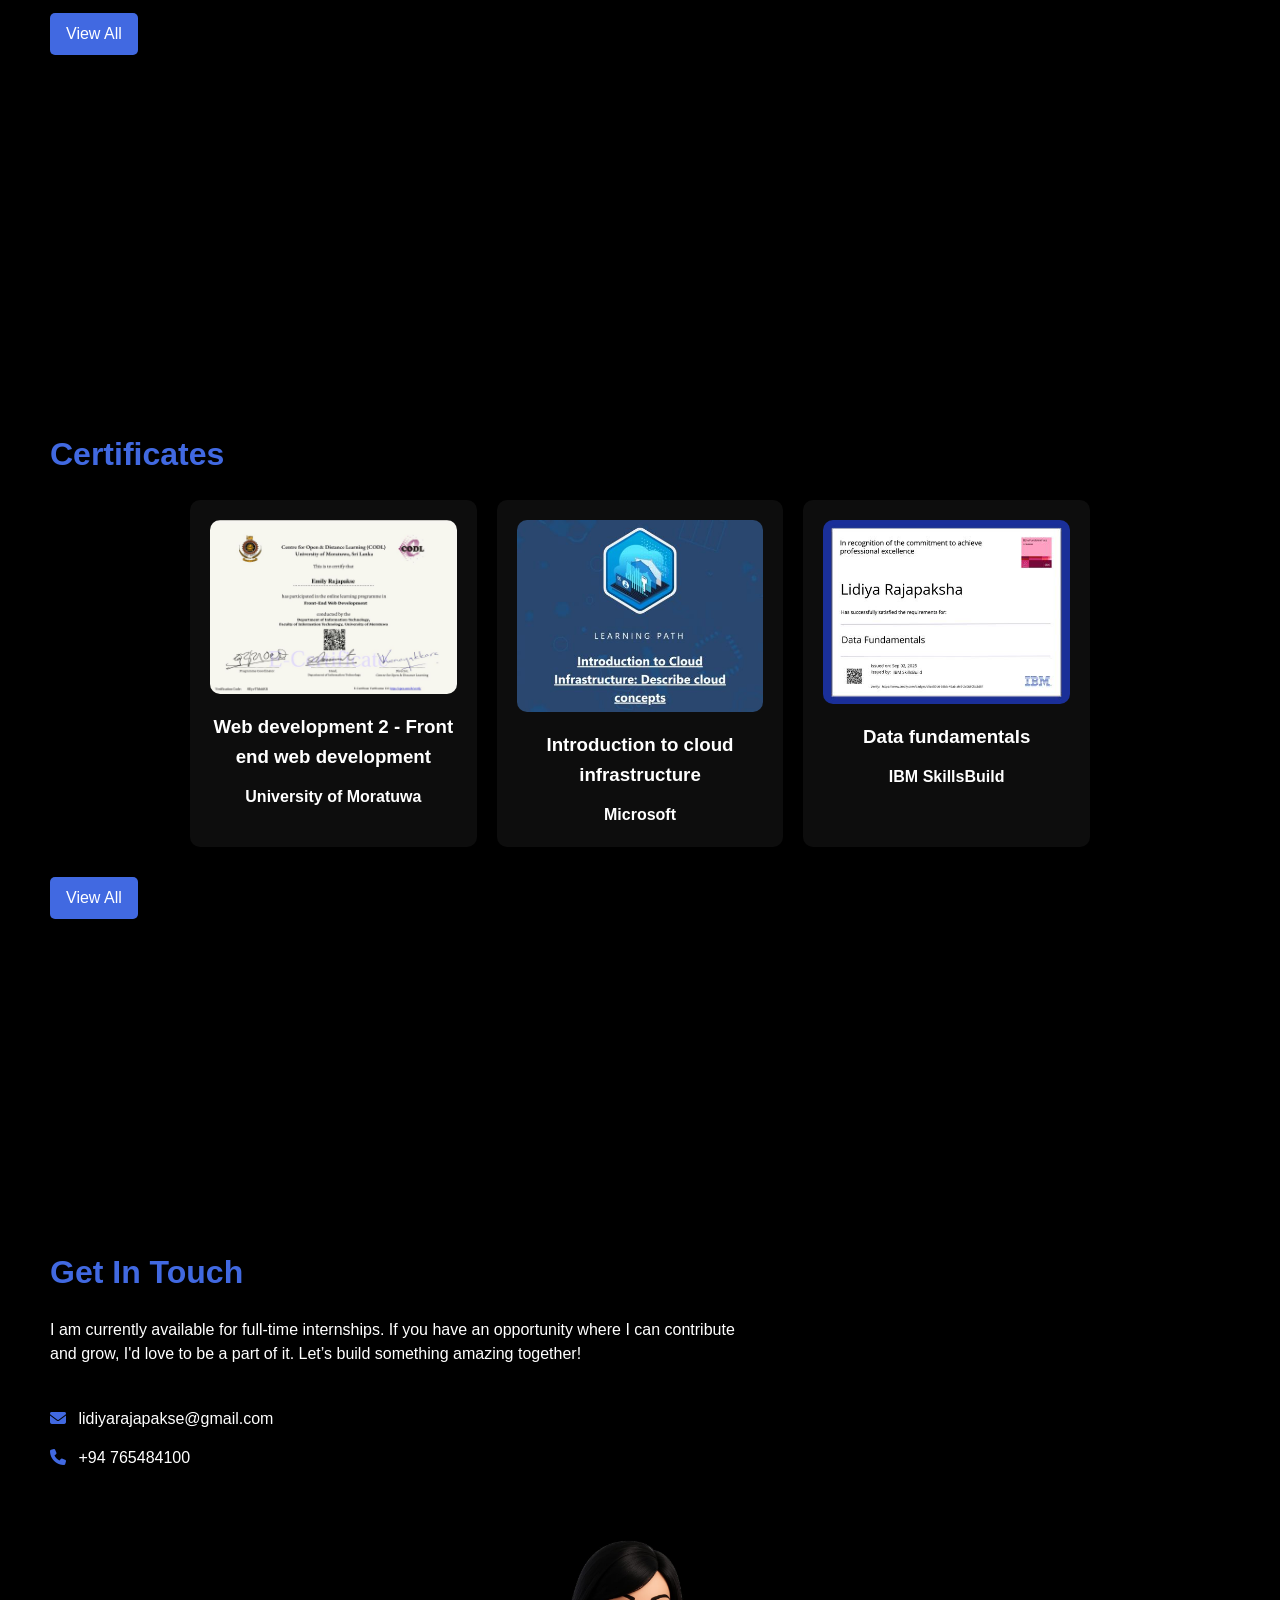
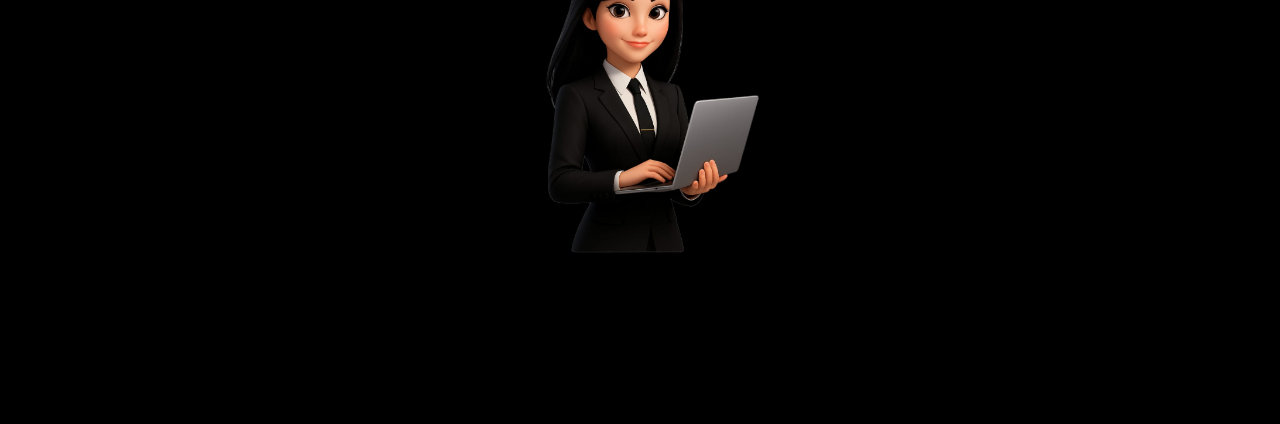
==== commit 2b88845d: "Add files via upload" ====
--- a/index.html
+++ b/index.html
@@ -208,7 +208,7 @@
   <div class="projects-grid">
 
     <div class="project-card" data-aos="zoom-in">
-      <img src="assets/project1.PNG" class="project-img">
+      <img src="assets/publication1.PNG" class="project-img">
       <h3>Child Emotion Prediction System</h3>
       <p>Developed an AI-powered web application that analyzes children’s drawings to predict emotional states such as happiness, calmness, anxiety, or sadness. The system uses deep learning for image-based emotion classification and provides results through an interactive Streamlit dashboard for teachers.</p>
     </div>
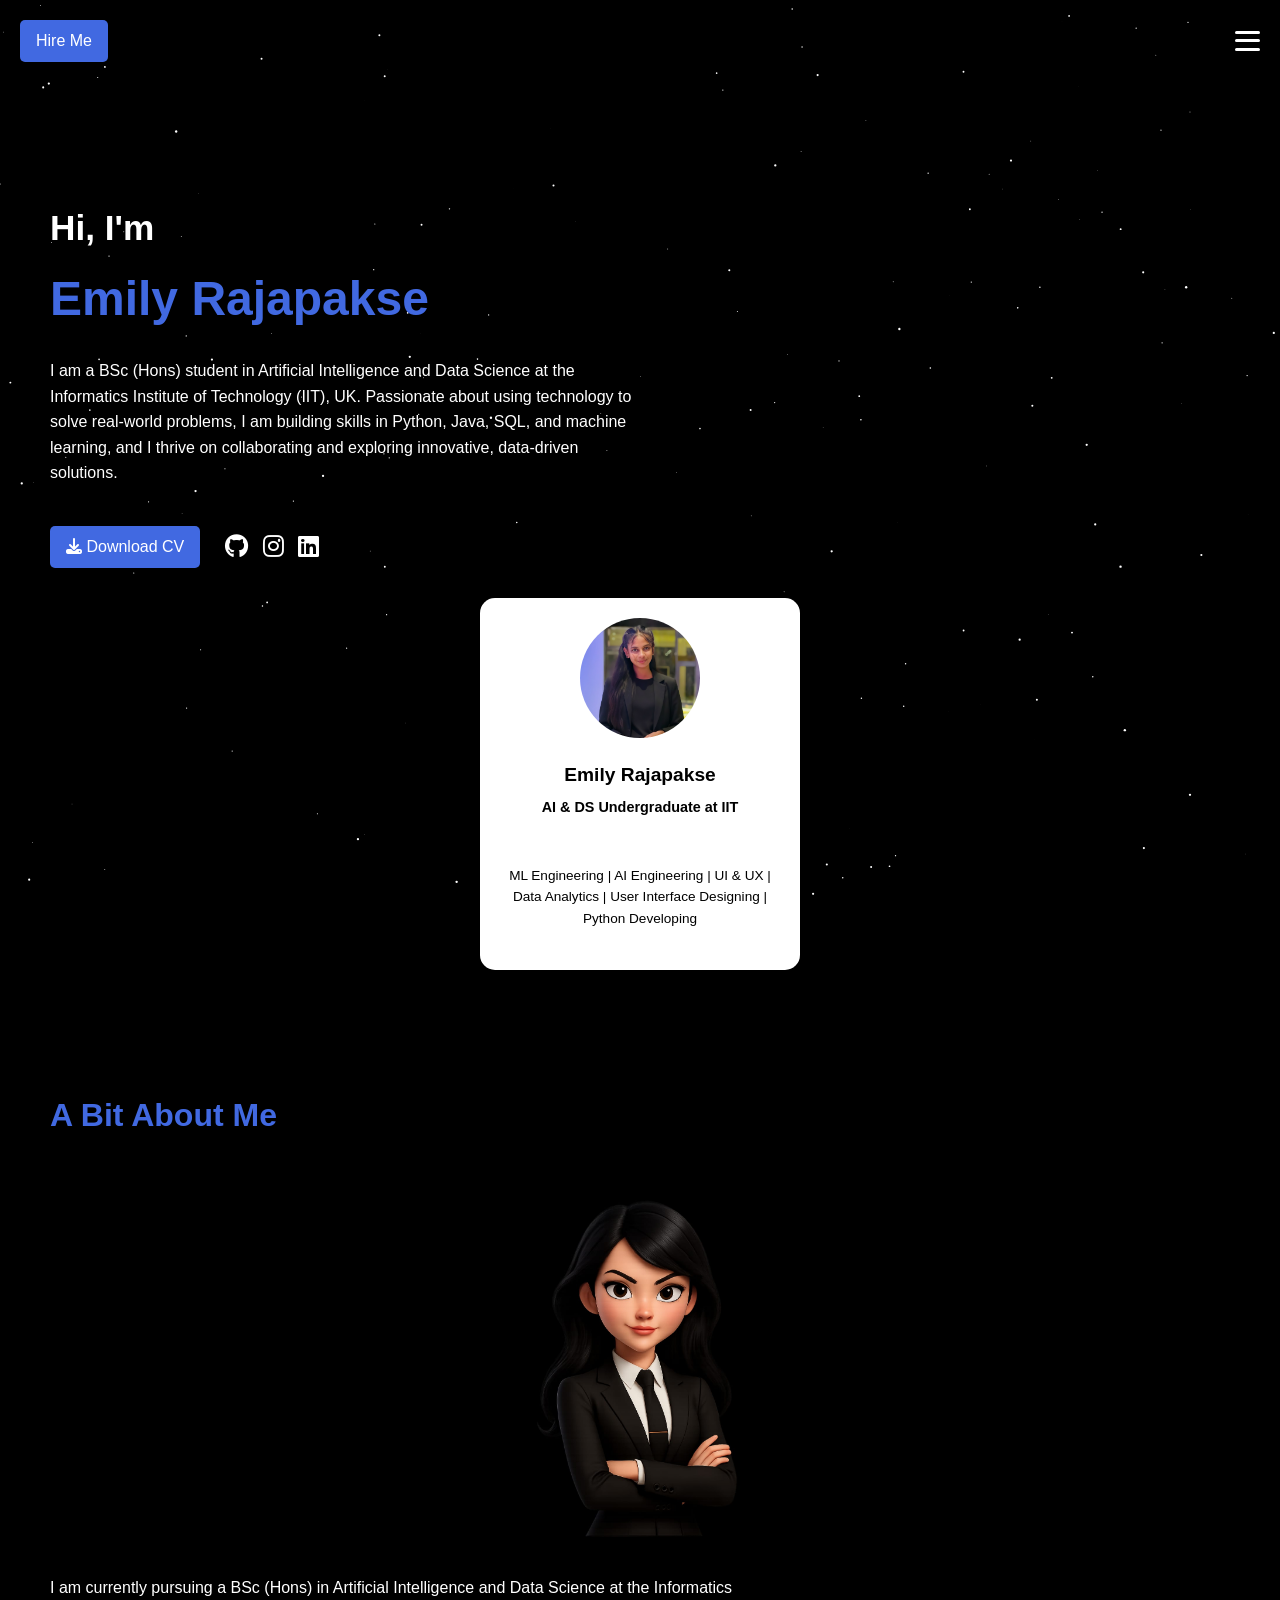
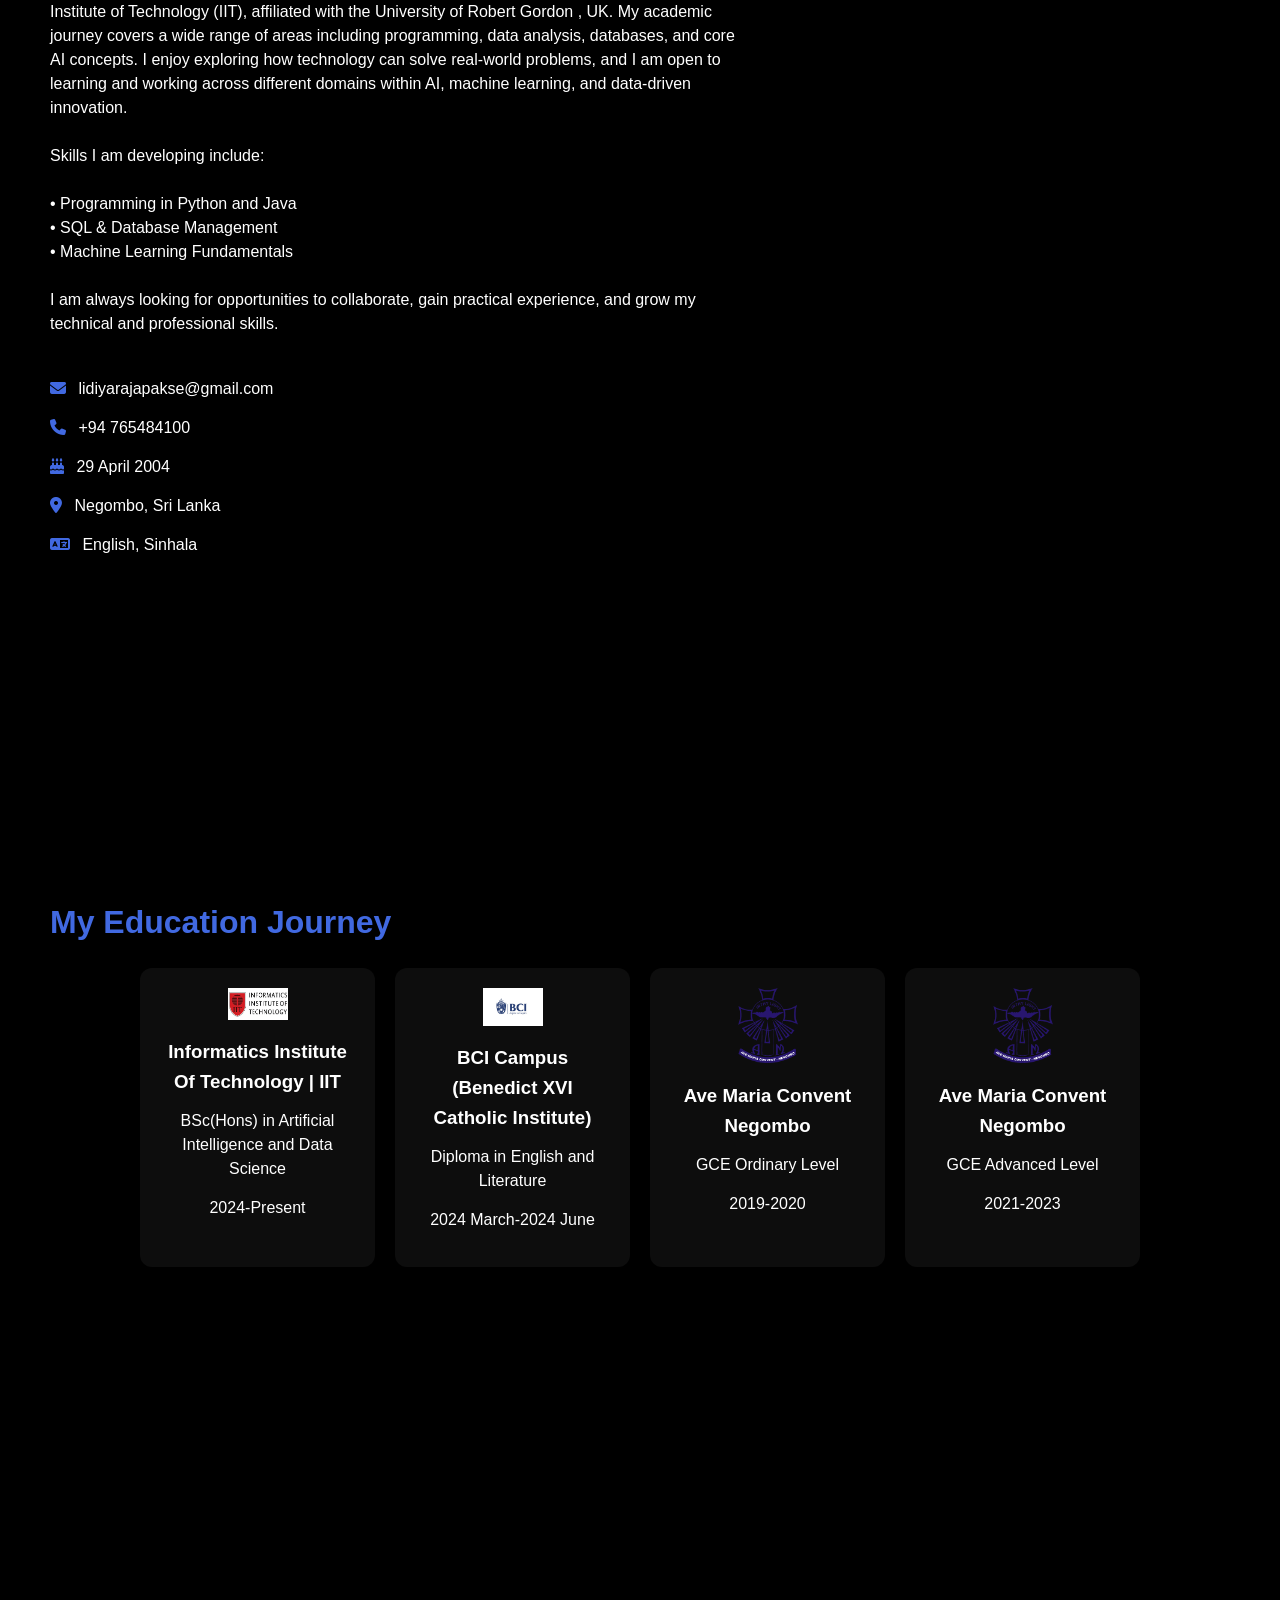
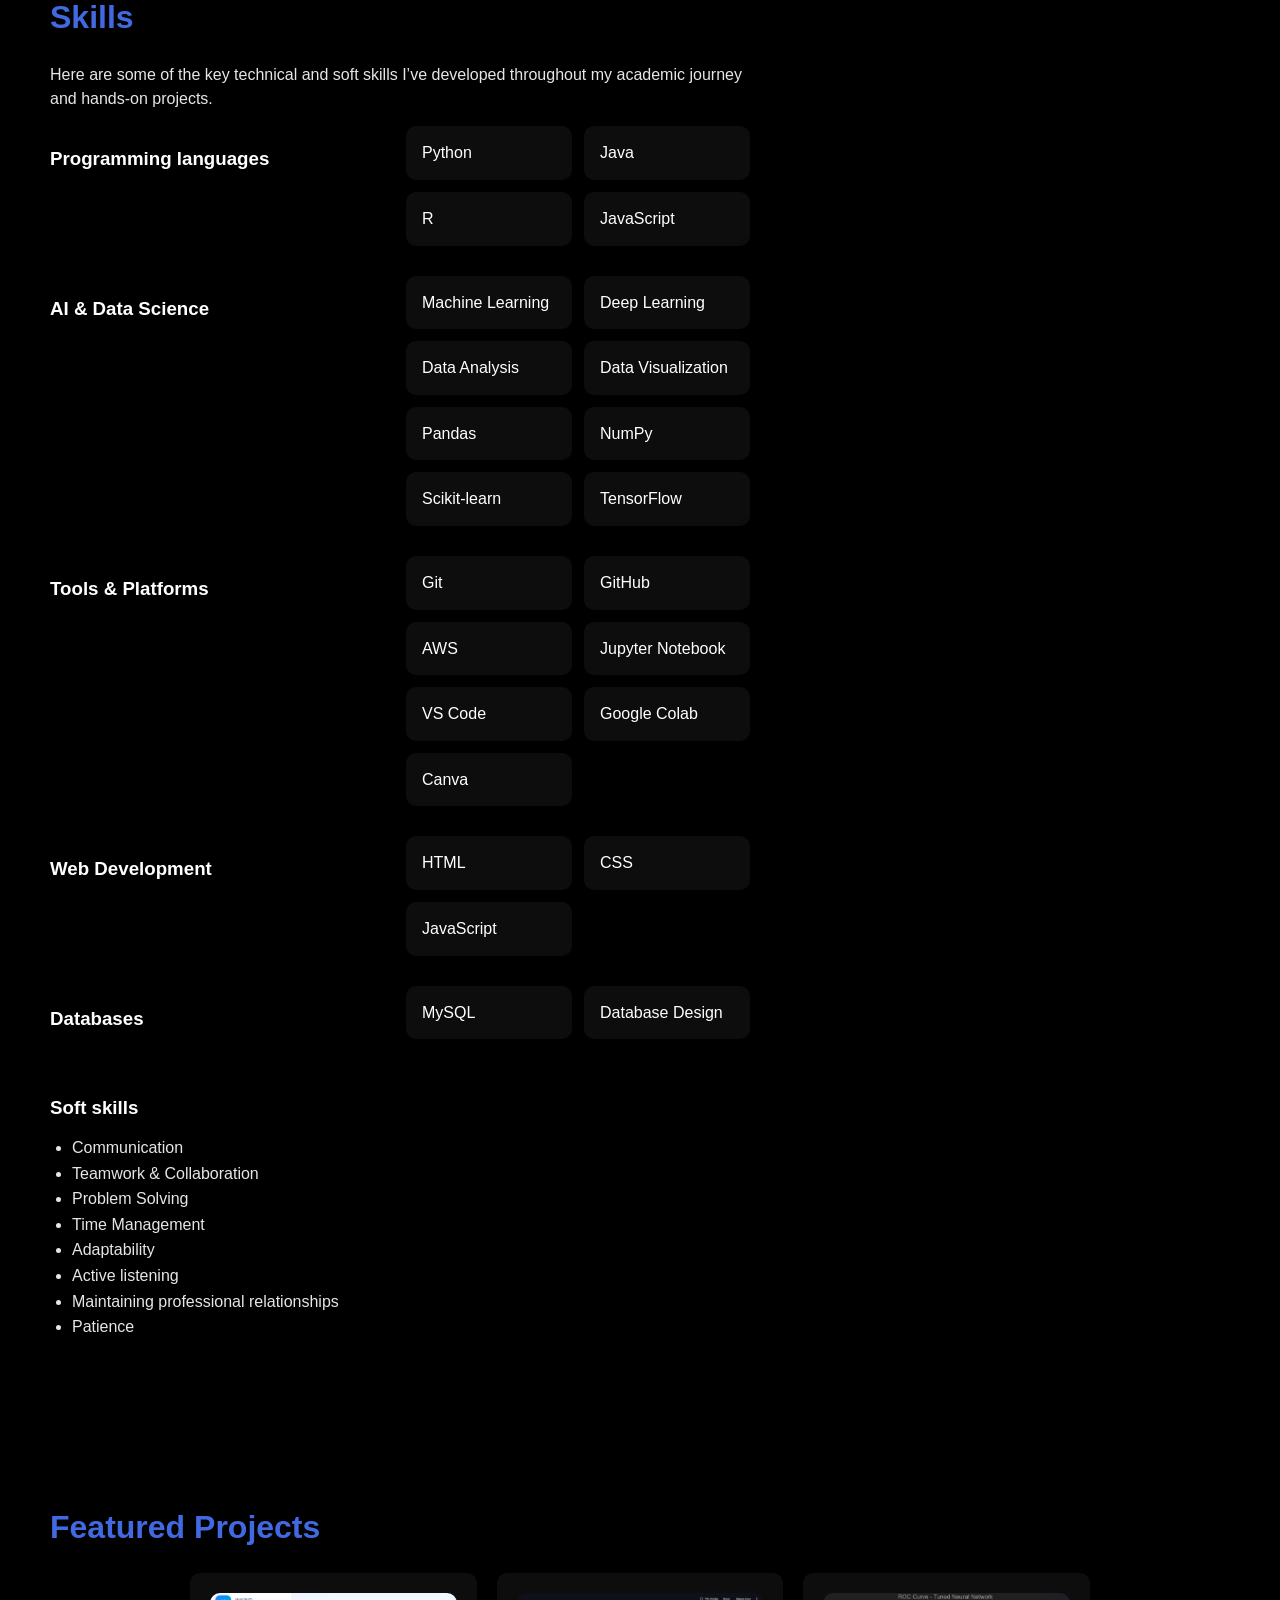
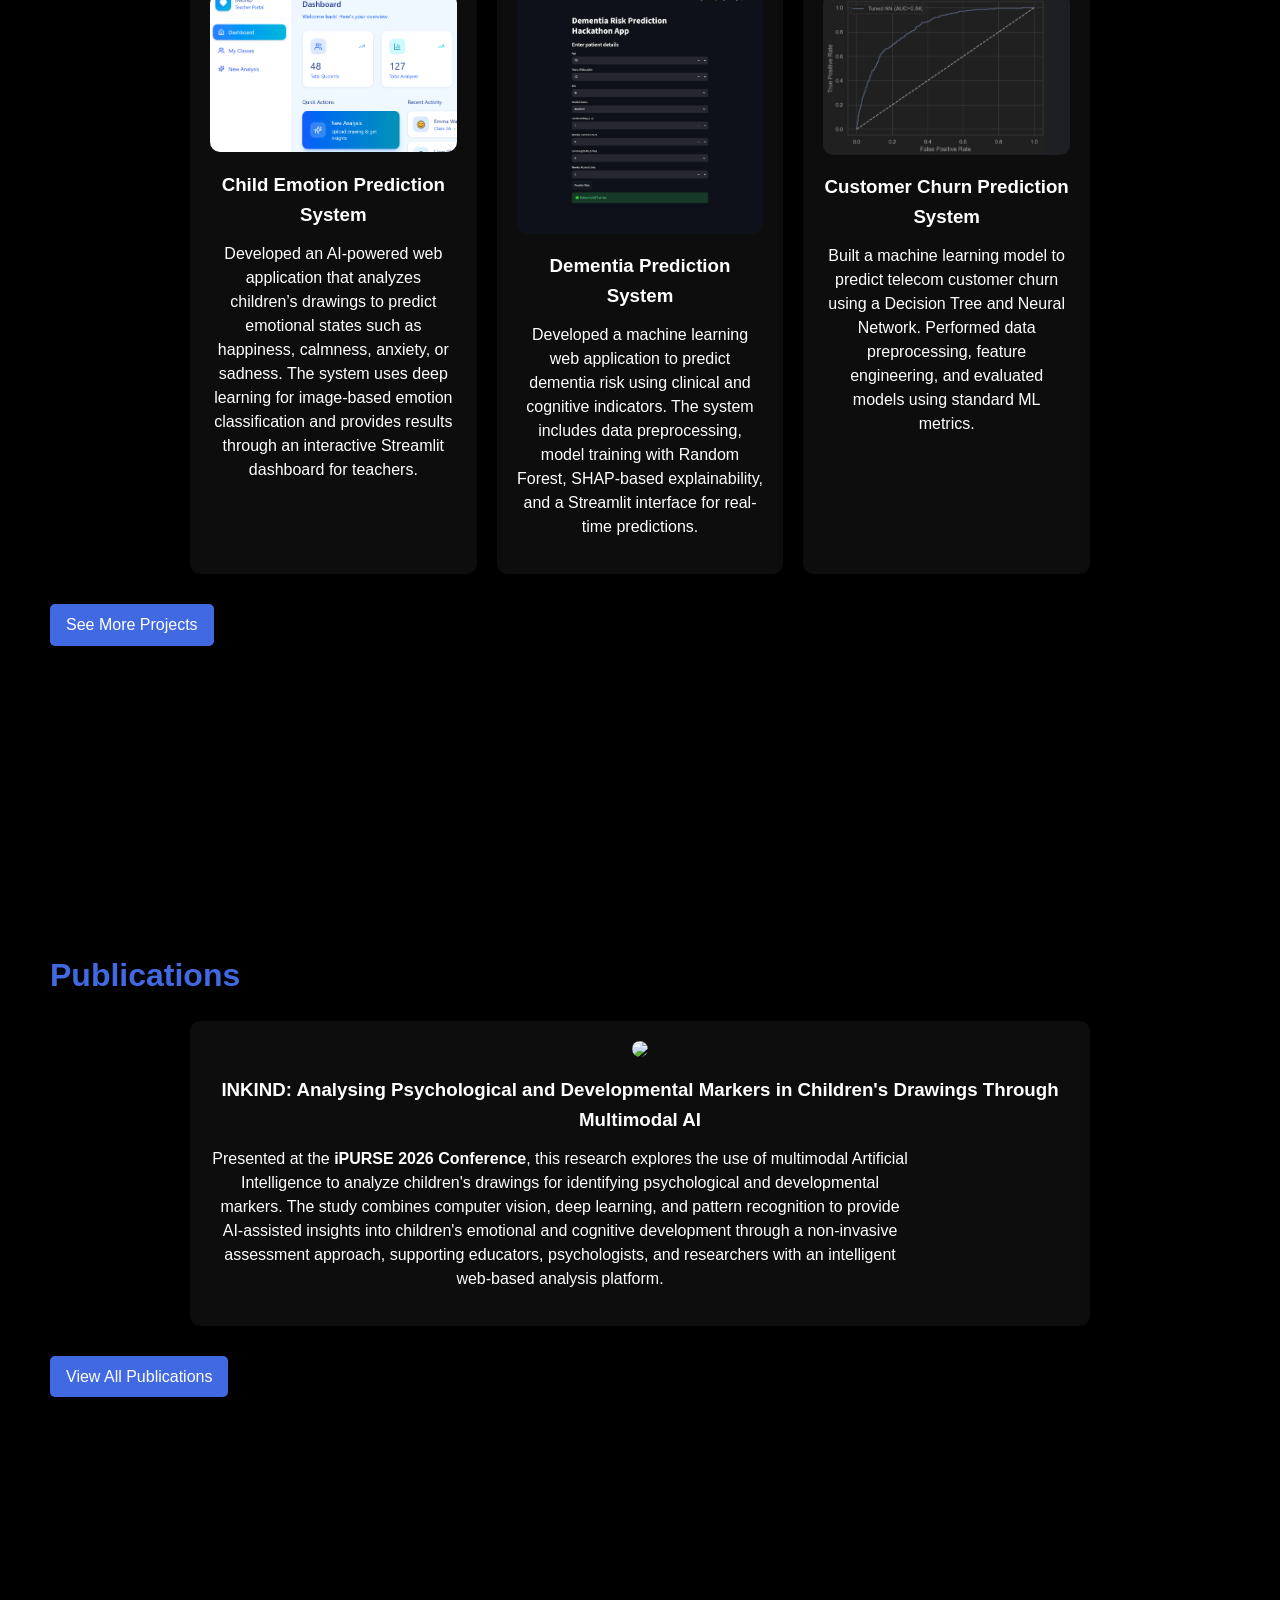
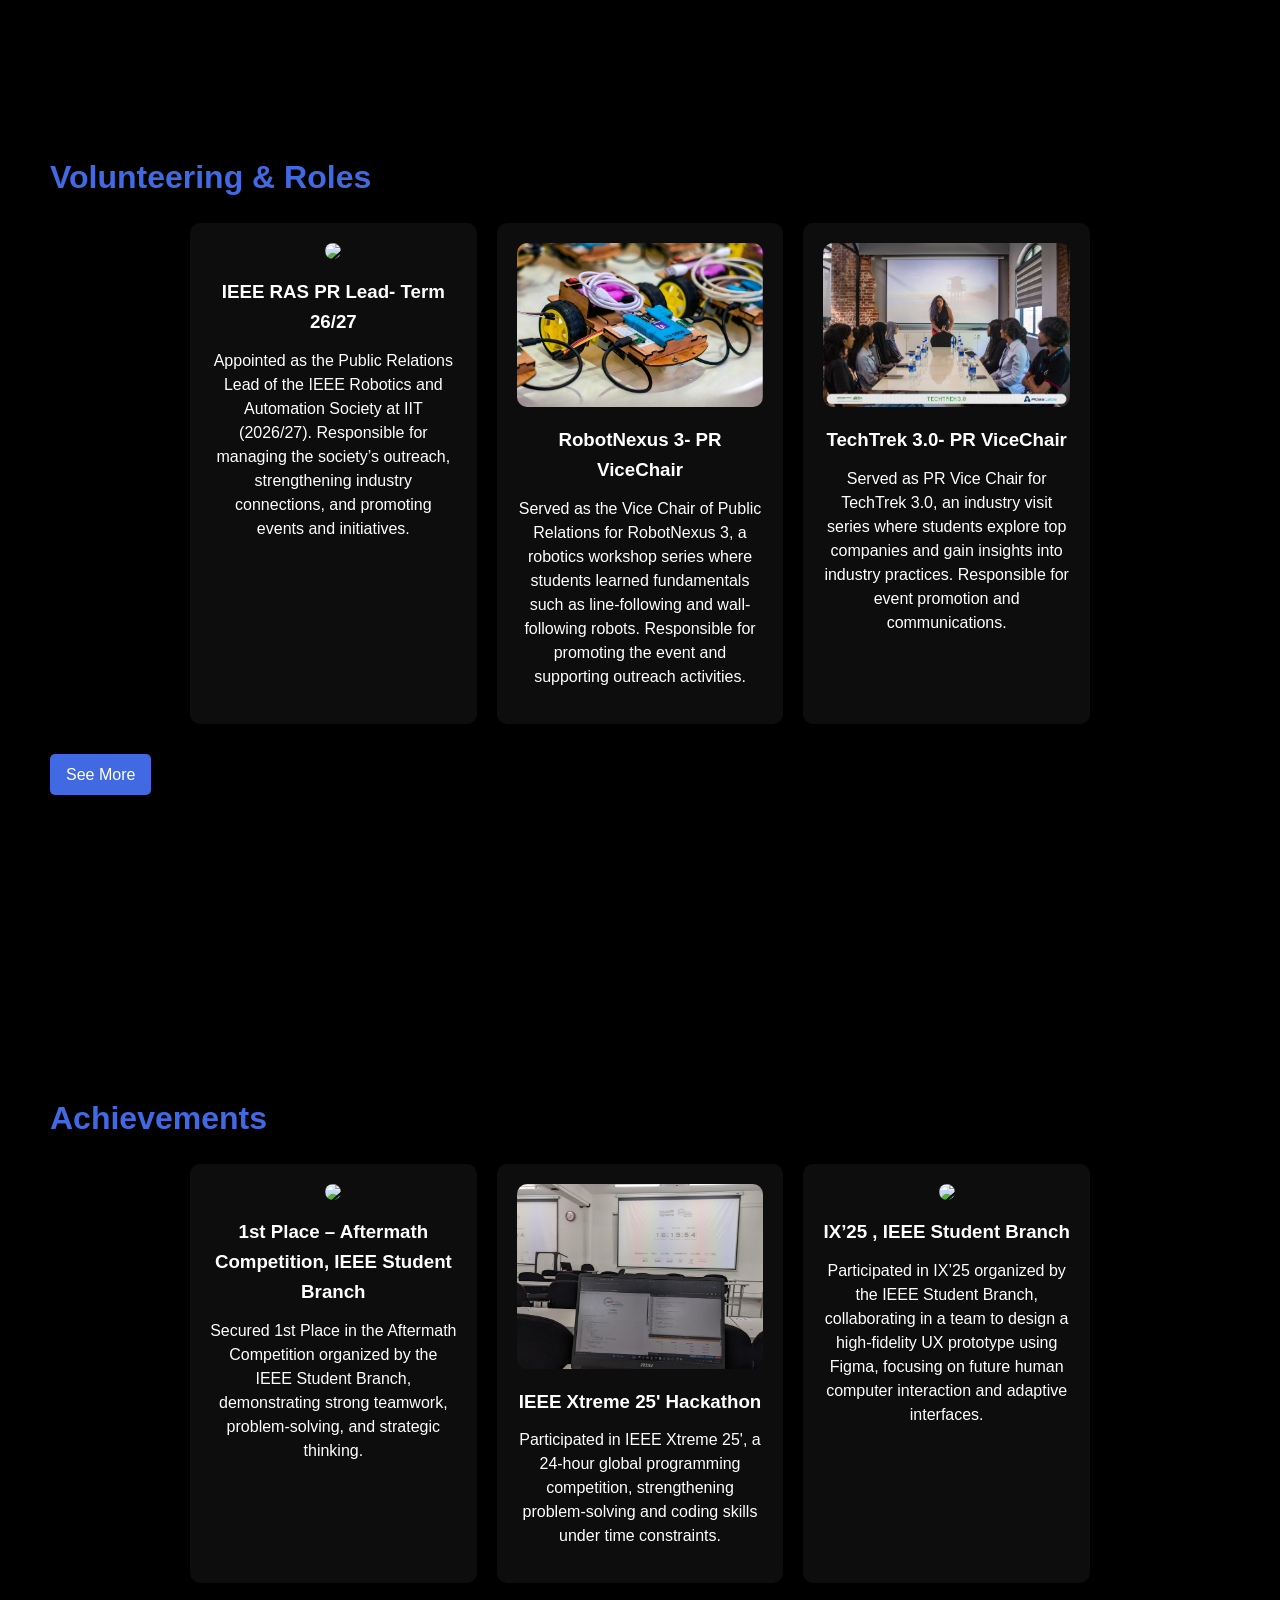
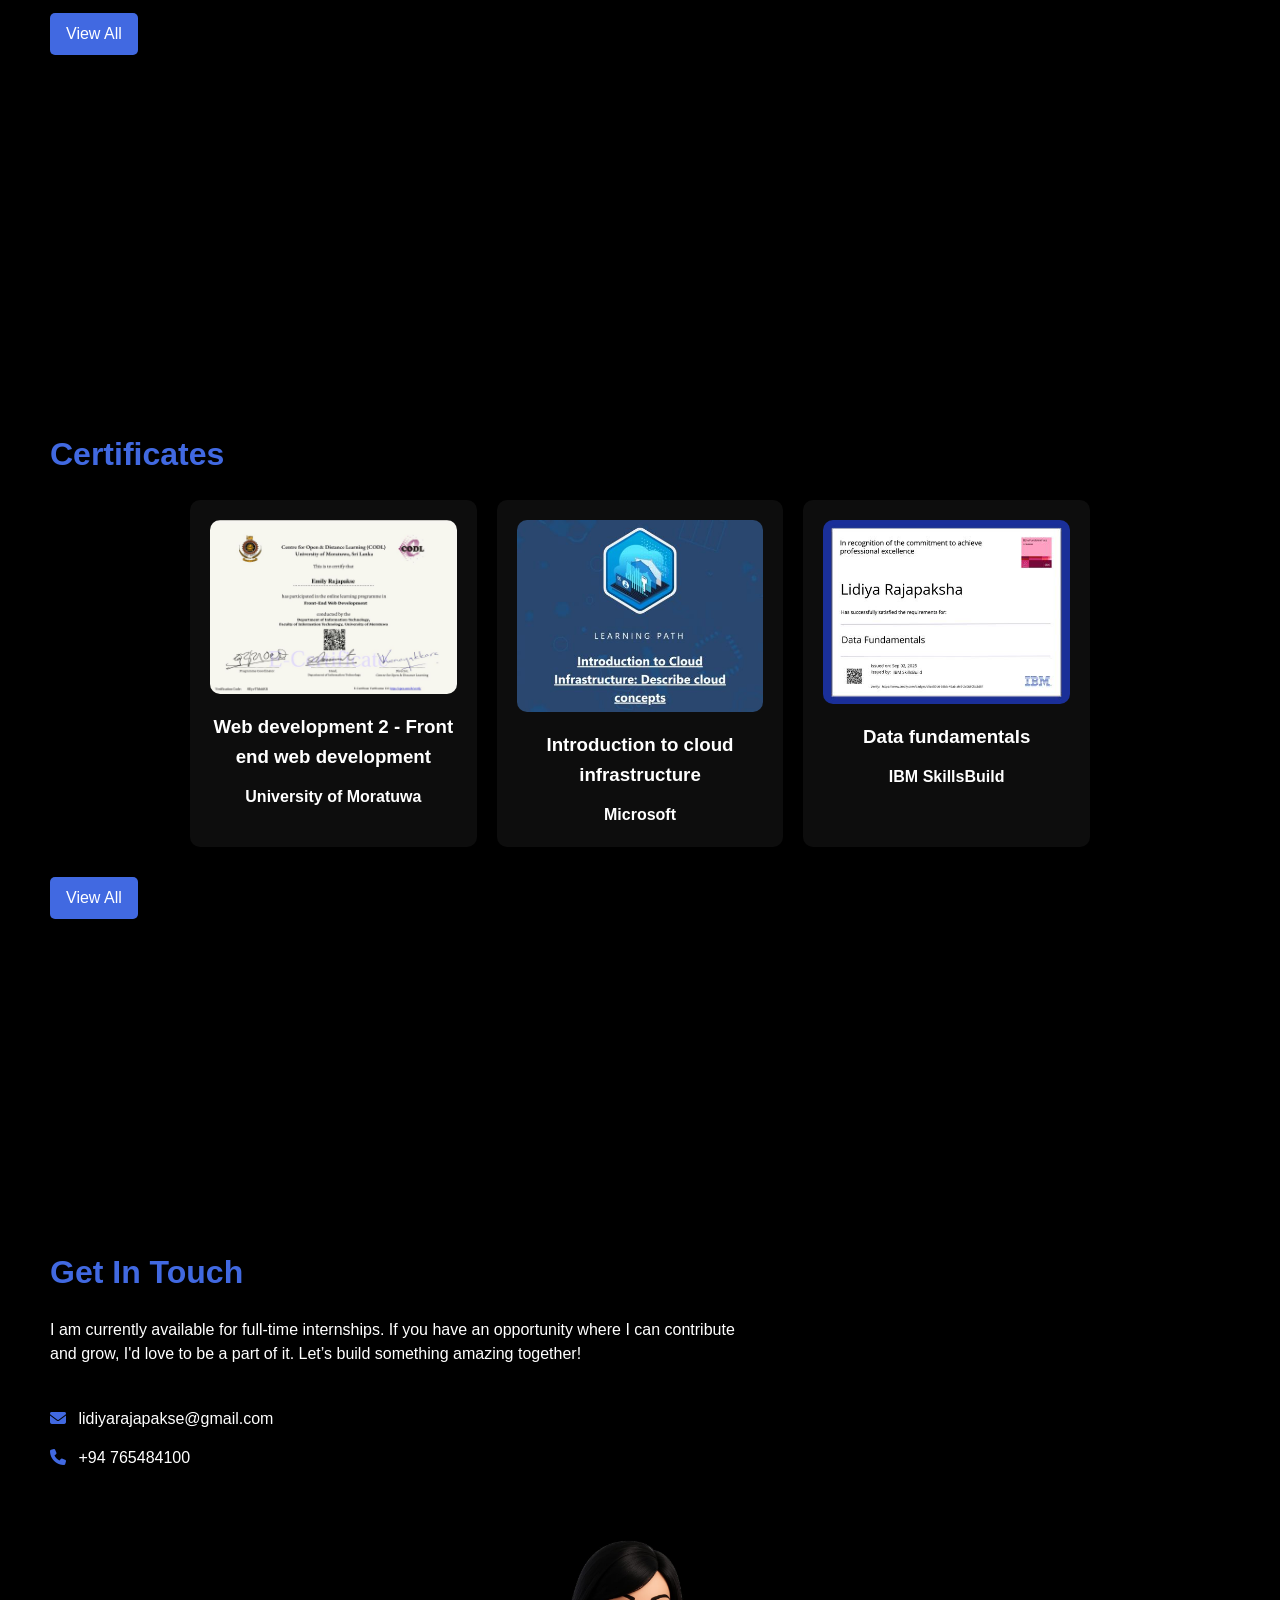
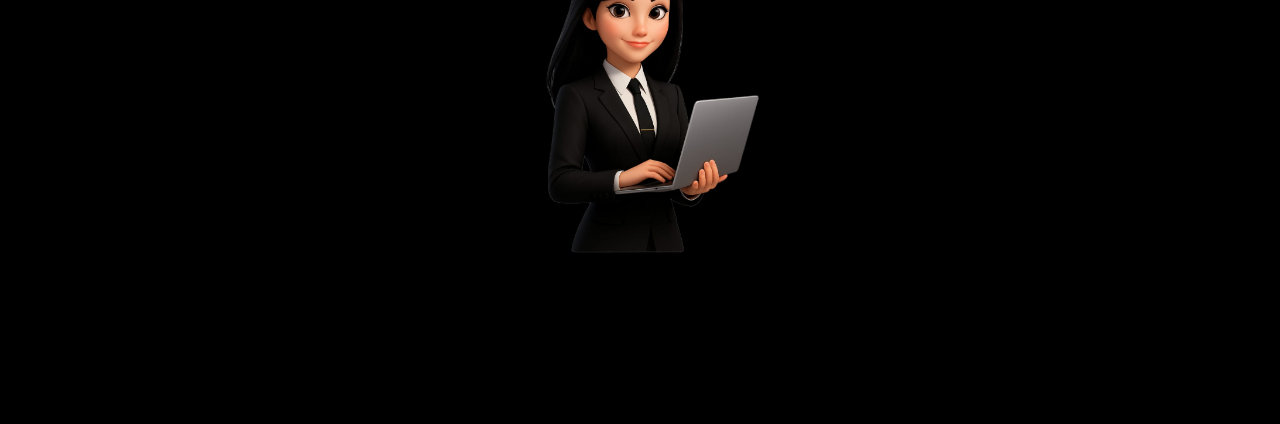
==== commit ace9daa5: "Add files via upload" ====
--- a/index.html
+++ b/index.html
@@ -208,7 +208,7 @@
   <div class="projects-grid">
 
     <div class="project-card" data-aos="zoom-in">
-      <img src="assets/publication1.PNG" class="project-img">
+      <img src="assets/project1.PNG" class="project-img">
       <h3>Child Emotion Prediction System</h3>
       <p>Developed an AI-powered web application that analyzes children’s drawings to predict emotional states such as happiness, calmness, anxiety, or sadness. The system uses deep learning for image-based emotion classification and provides results through an interactive Streamlit dashboard for teachers.</p>
     </div>
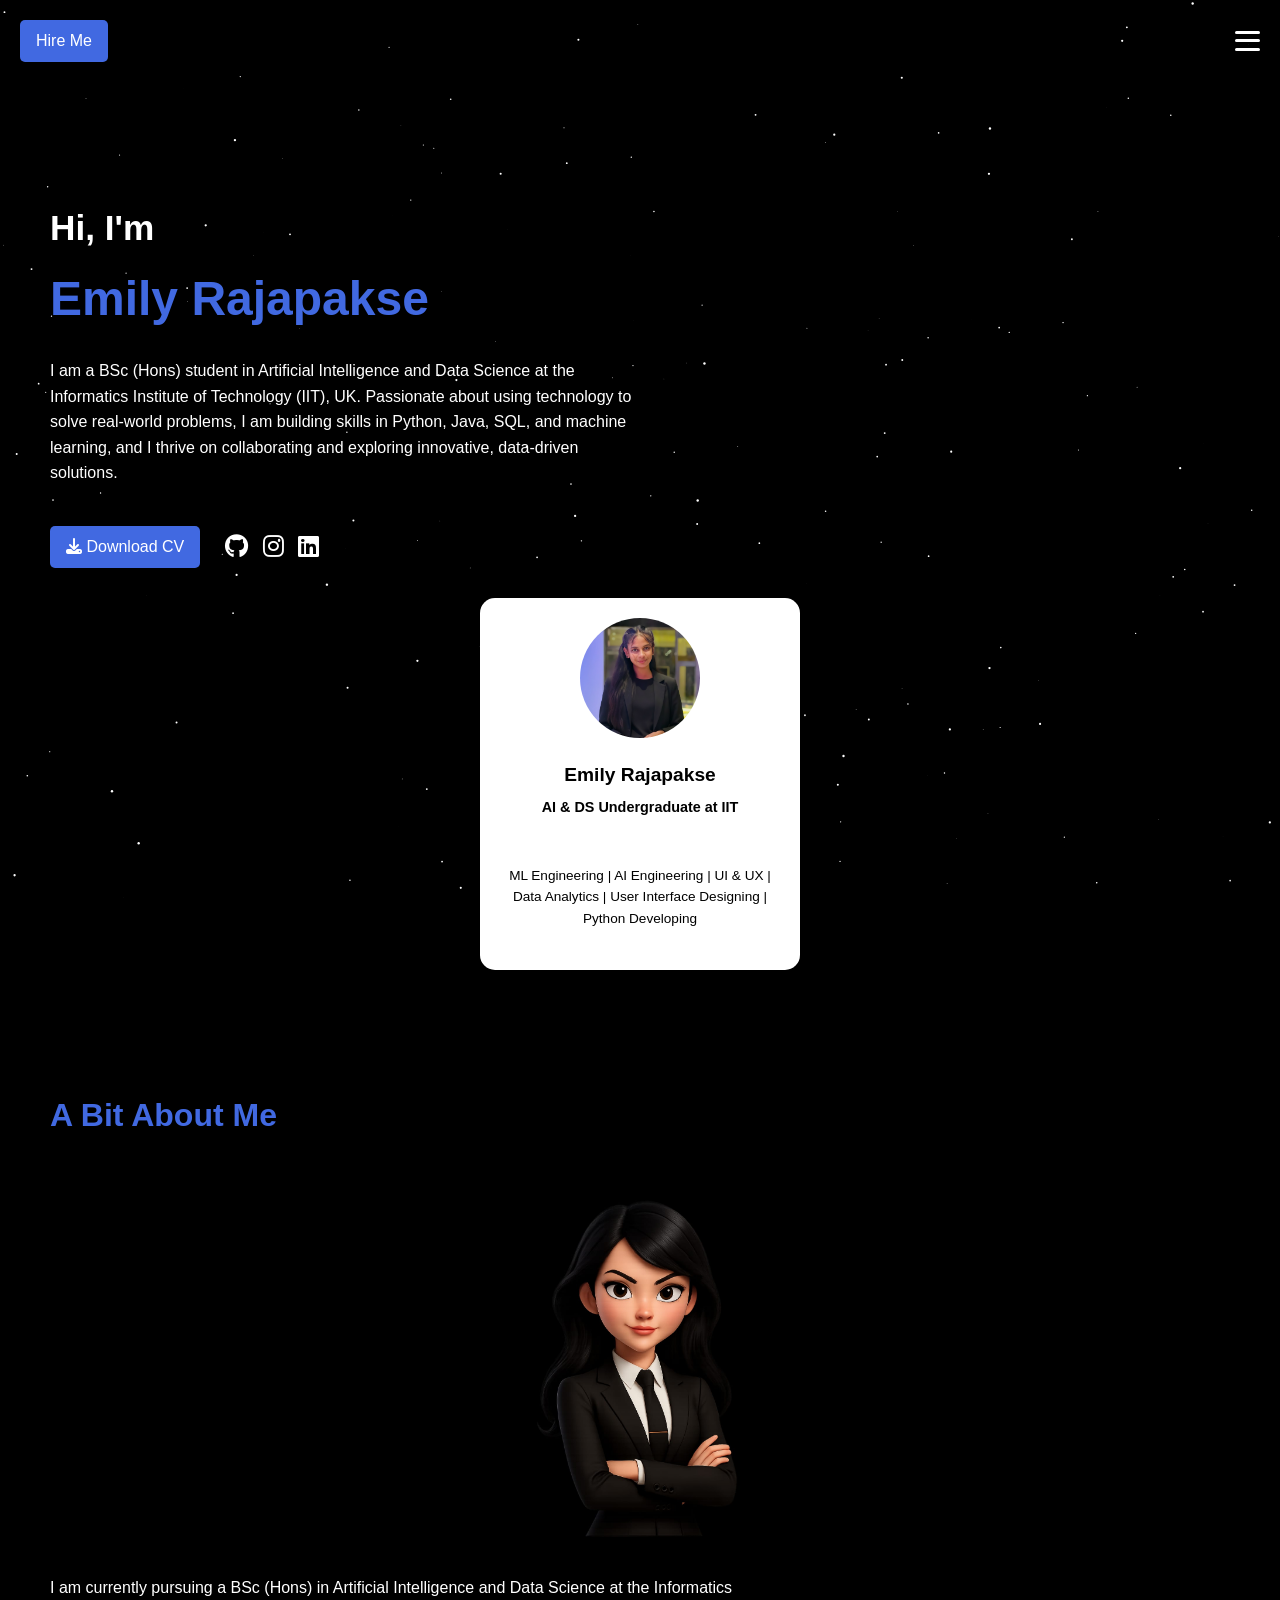
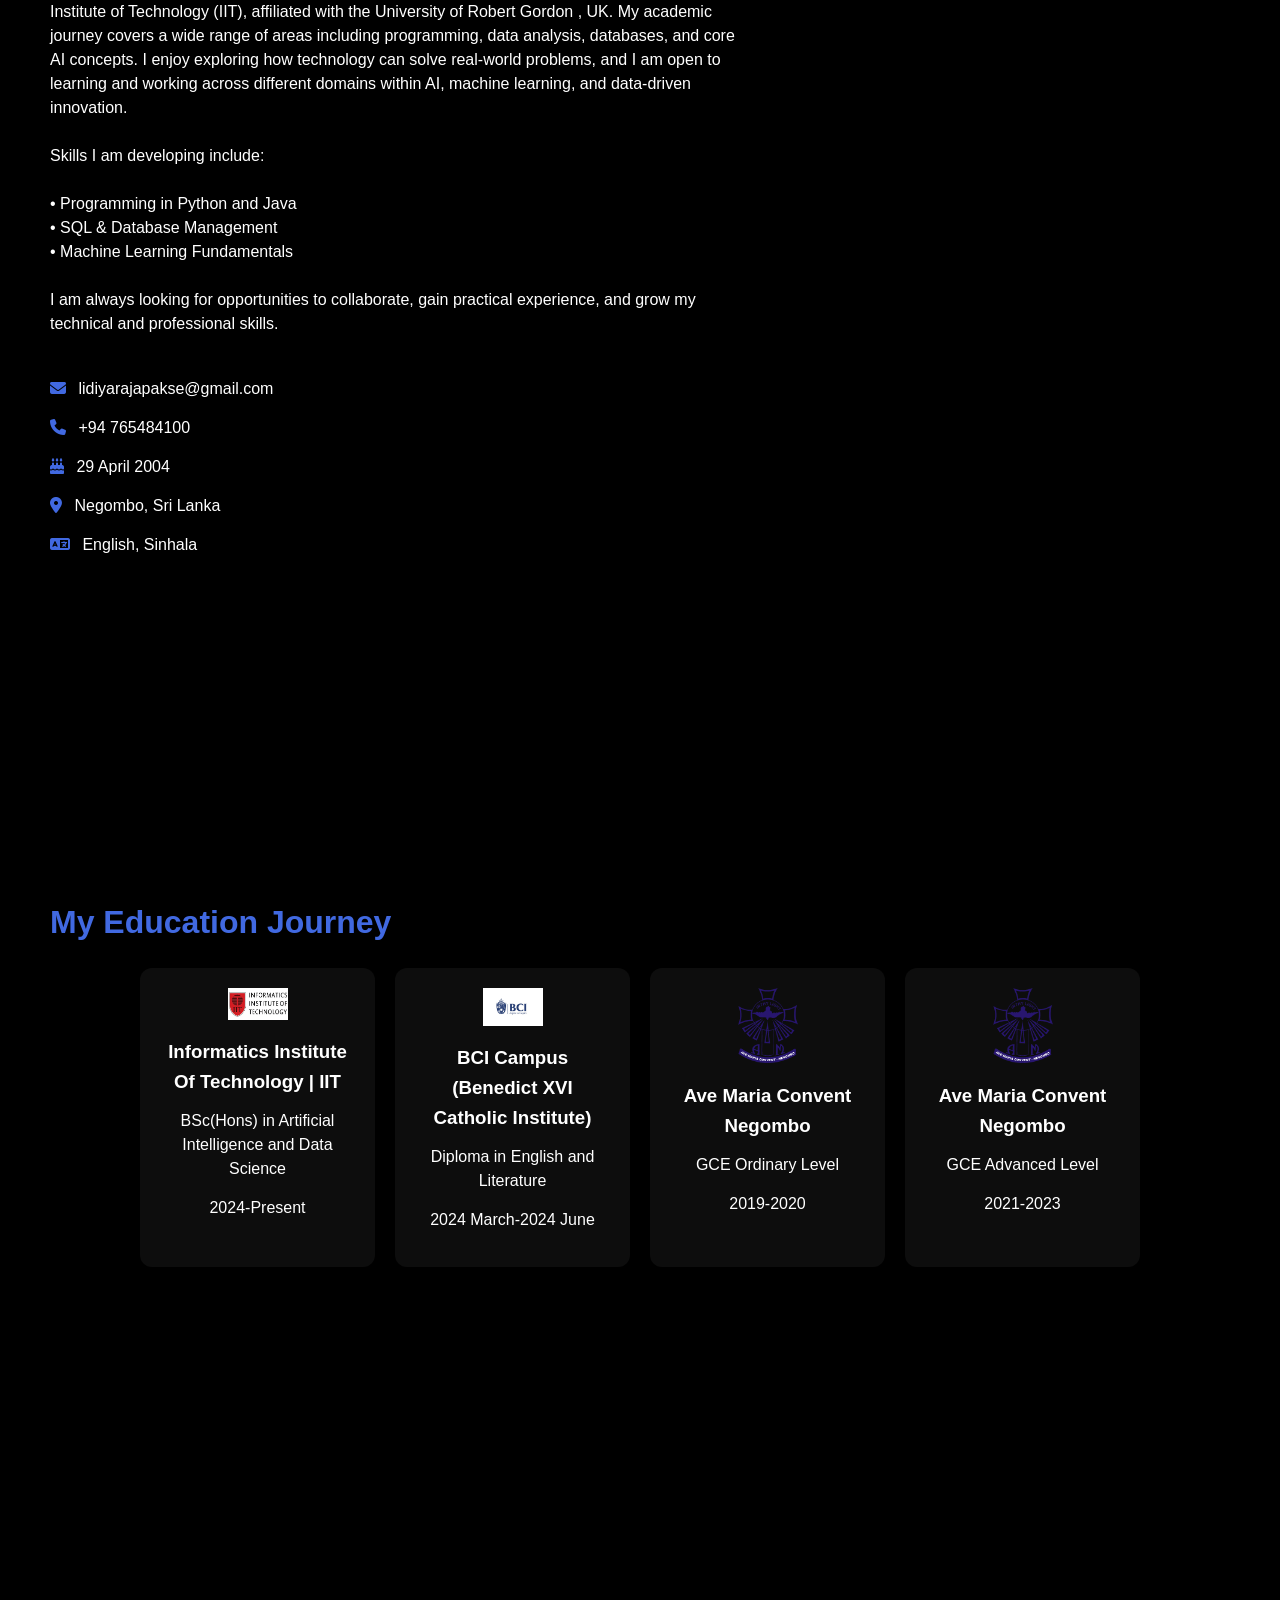
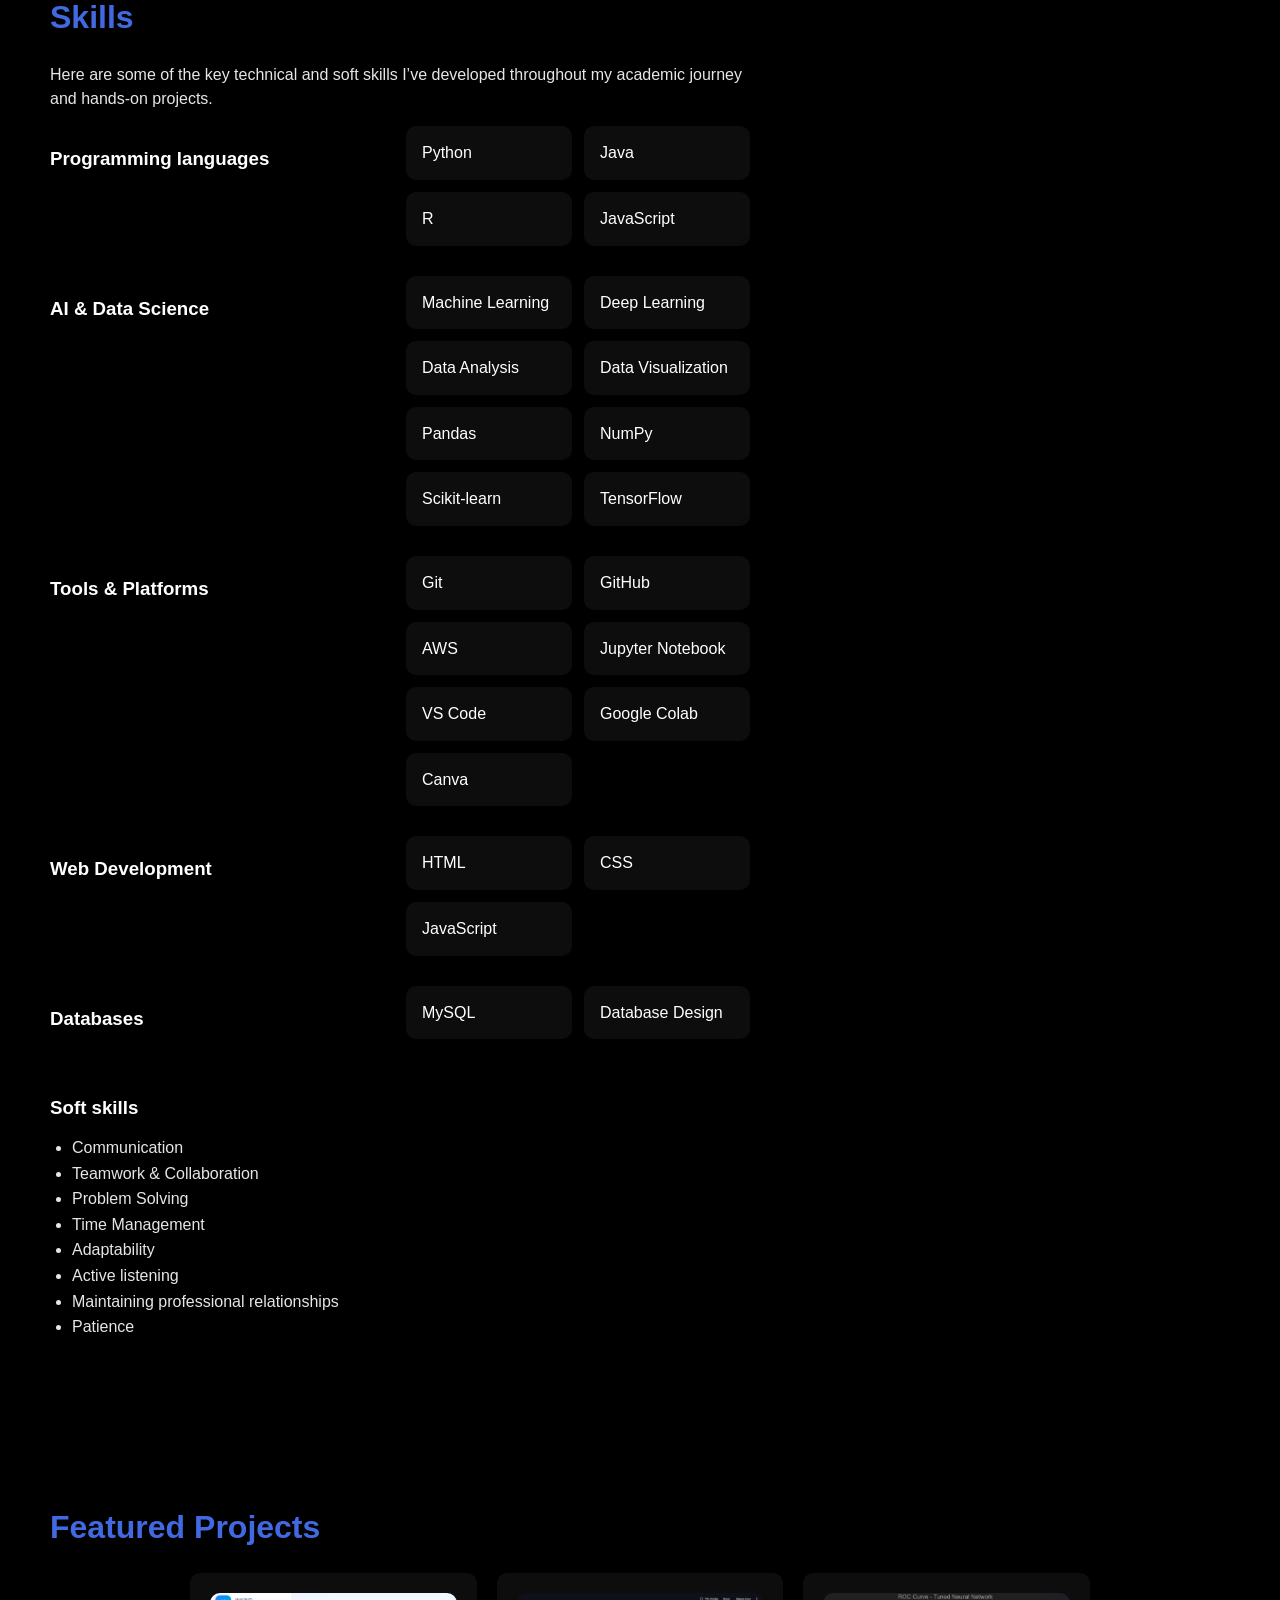
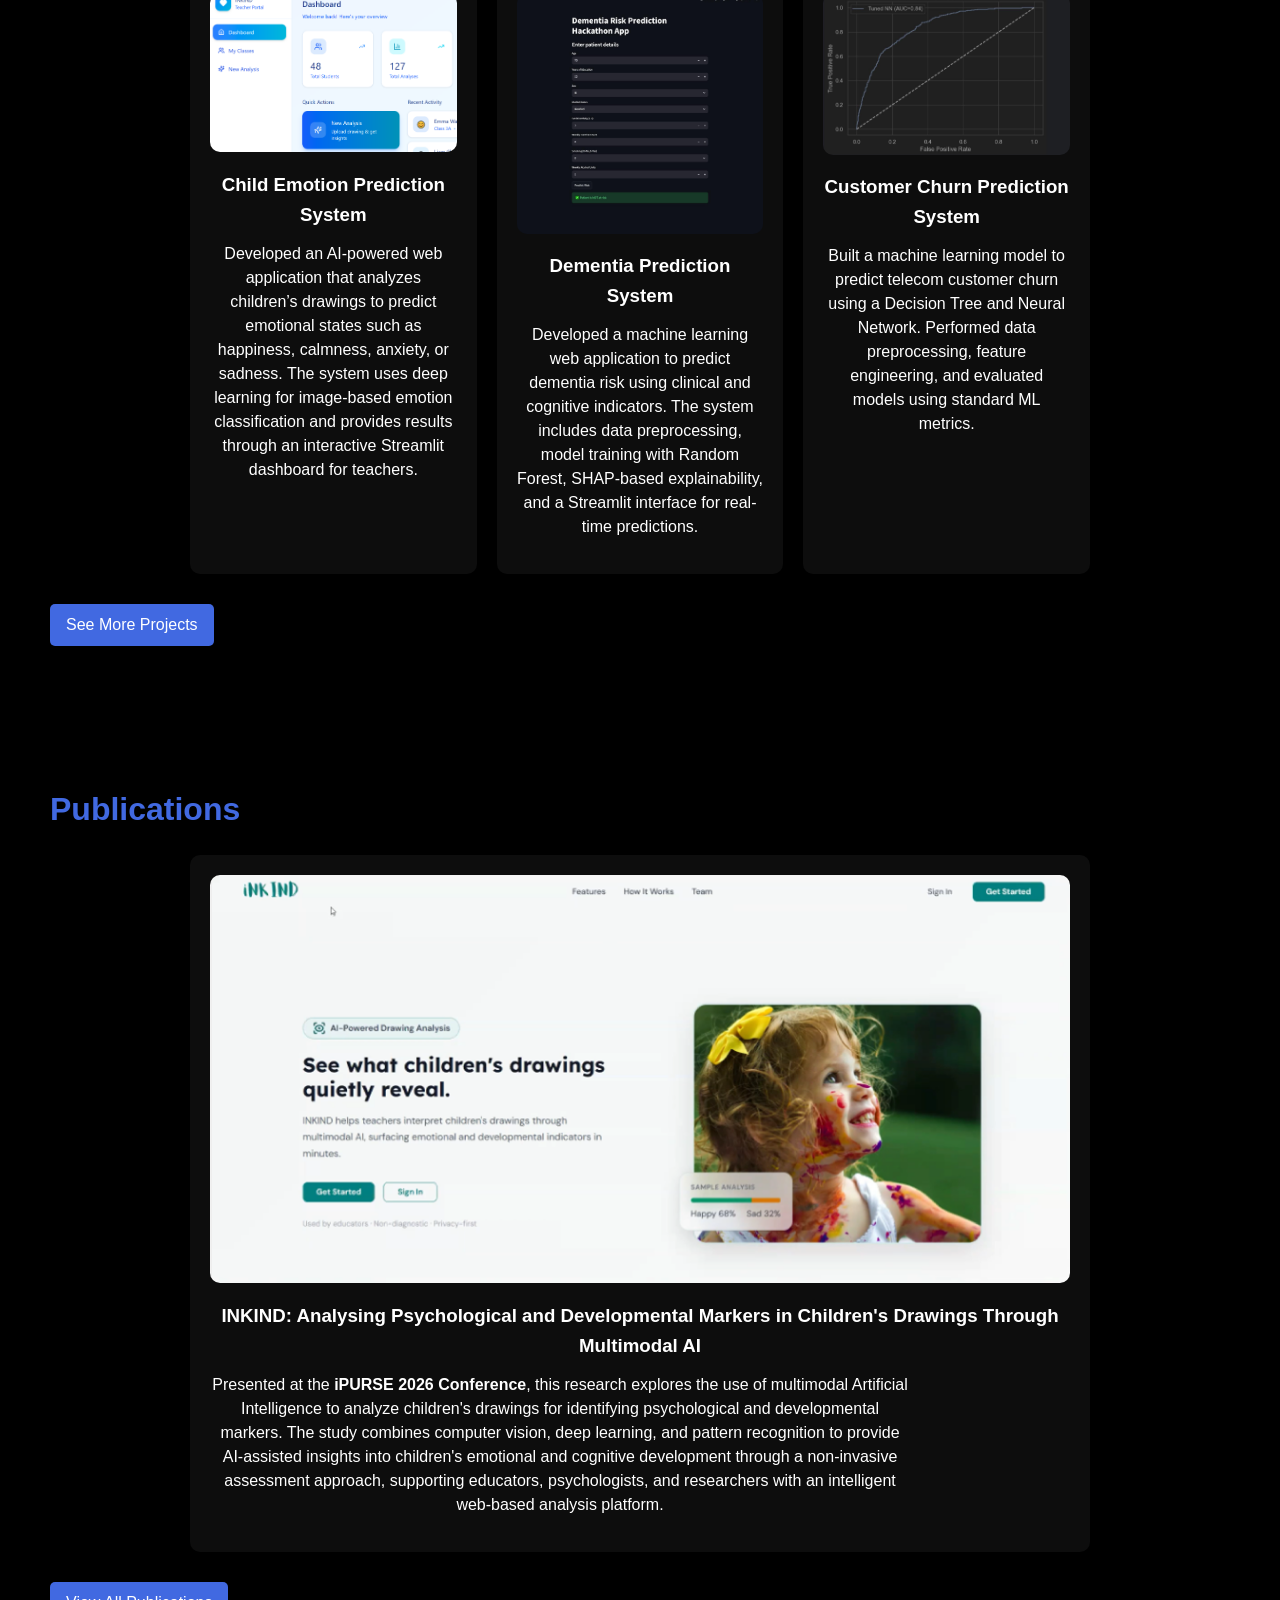
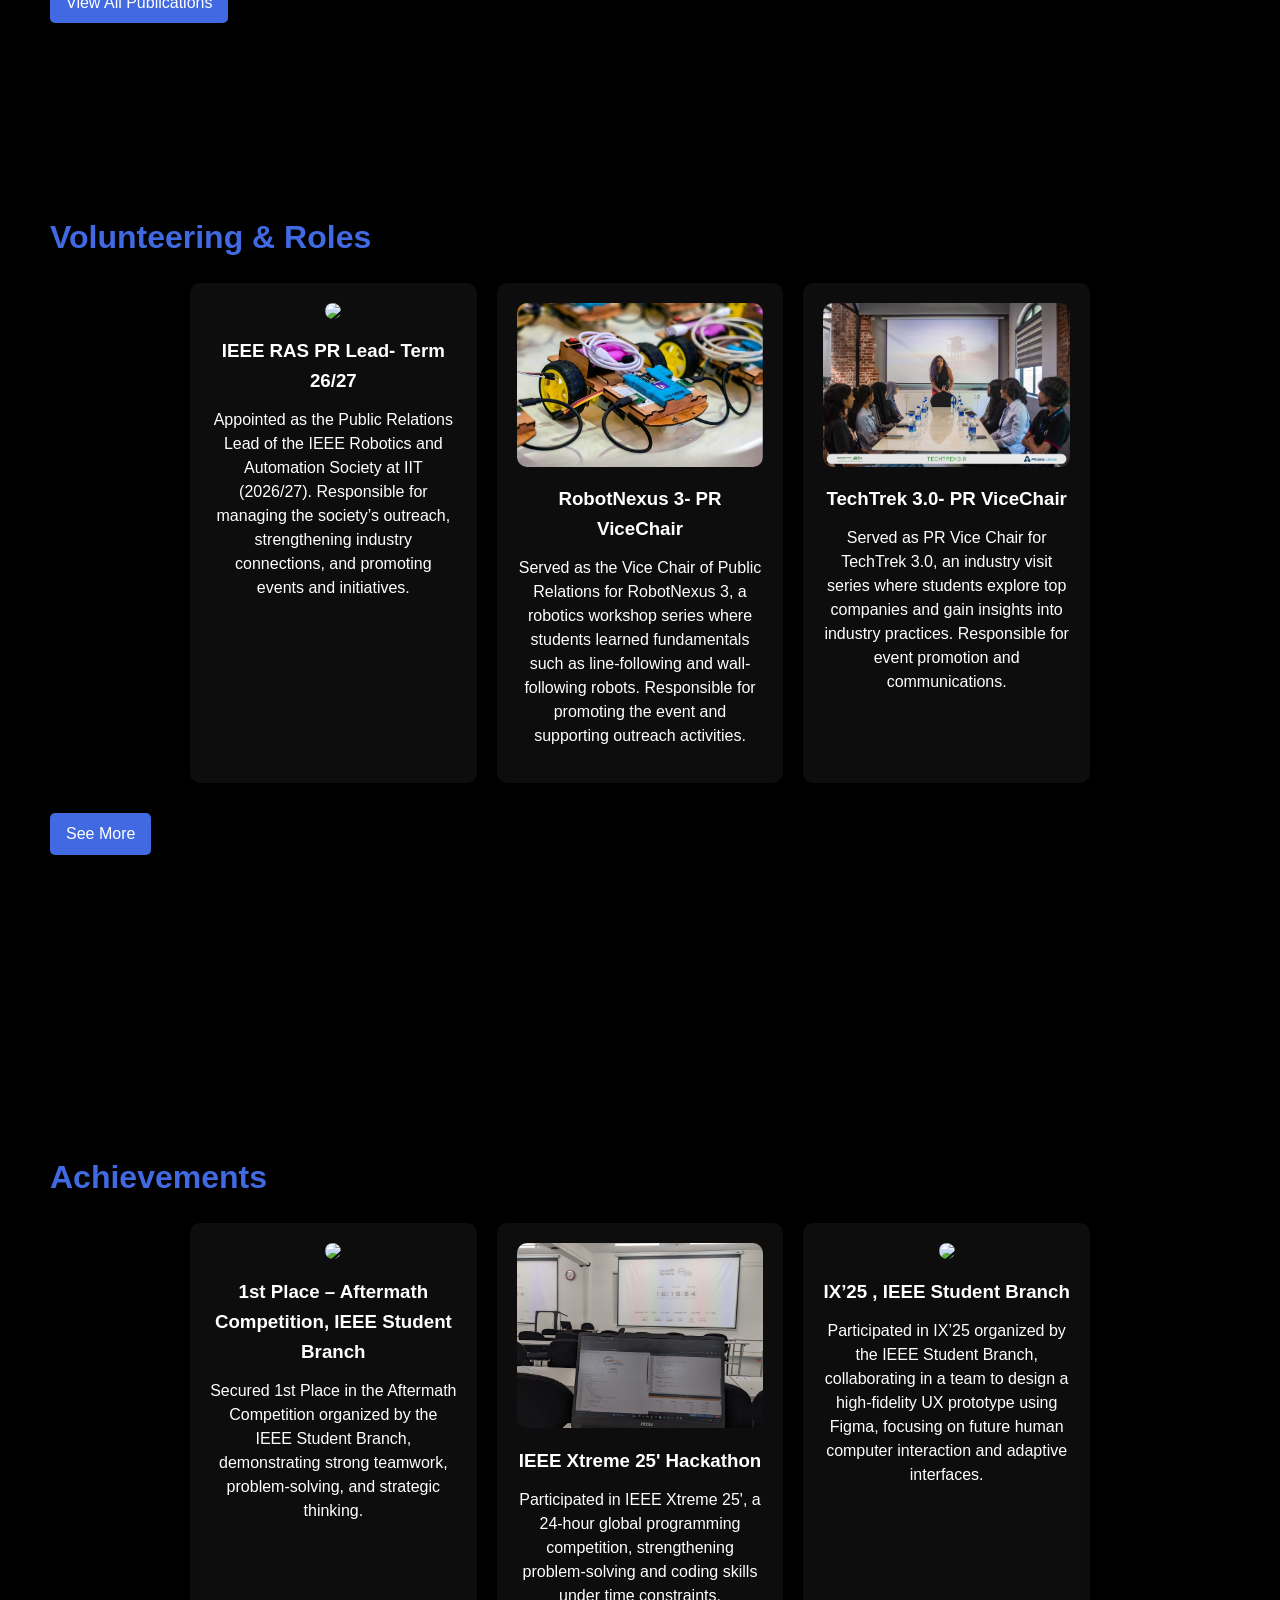
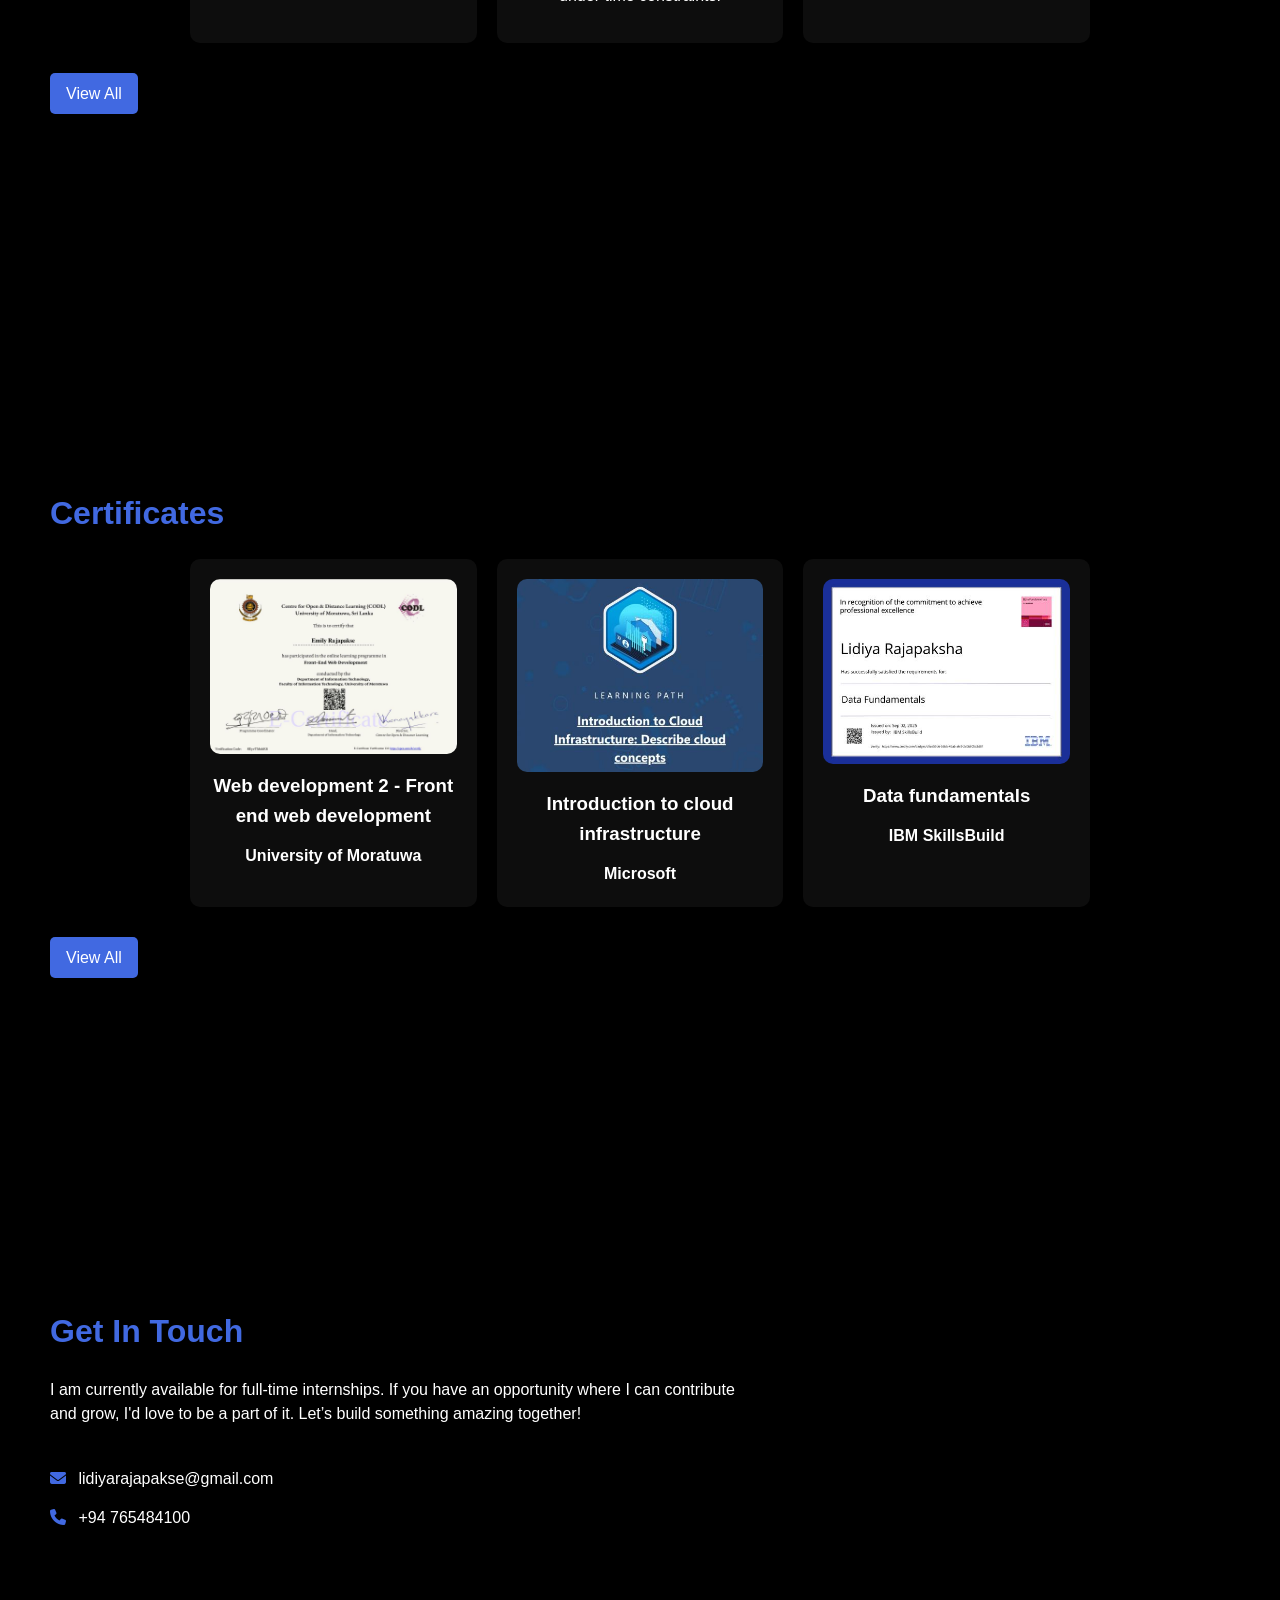
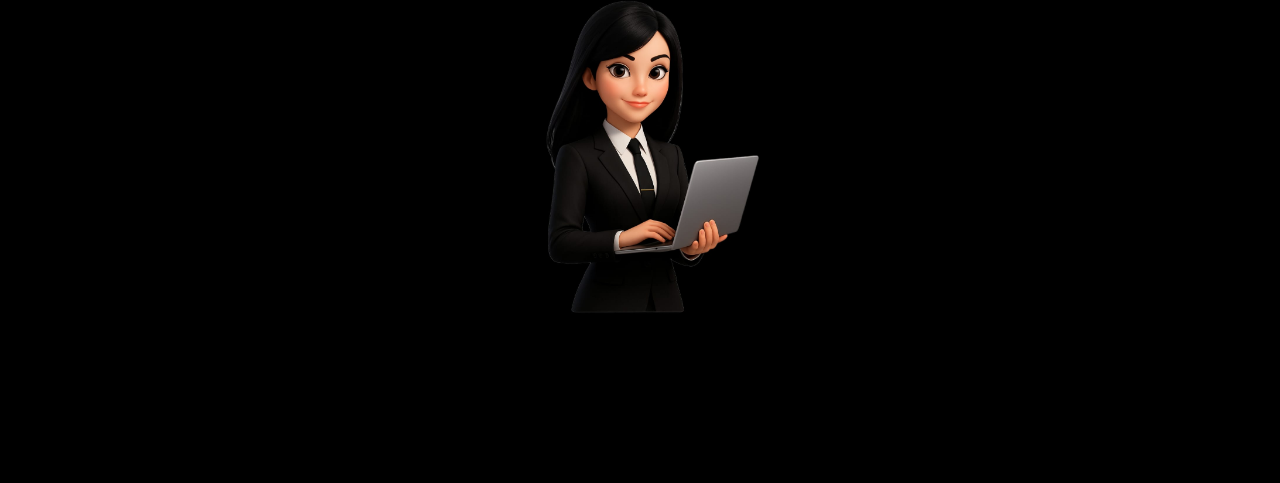
==== commit 9c00f727: "Add files via upload" ====
--- a/index.html
+++ b/index.html
@@ -240,7 +240,7 @@
   <div class="projects-grid">
 
     <div class="project-card" data-aos="zoom-in">
-      <img src="assets/publication1.png" class="project-img">
+      <img src="assets/publication1.PNG" class="project-img">
       <h3>INKIND: Analysing Psychological and Developmental Markers in Children's Drawings Through Multimodal AI</h3>
       <p>
         Presented at the <strong>iPURSE 2026 Conference</strong>, this research explores the use of multimodal Artificial Intelligence to analyze children's drawings for identifying psychological and developmental markers. The study combines computer vision, deep learning, and pattern recognition to provide AI-assisted insights into children's emotional and cognitive development through a non-invasive assessment approach, supporting educators, psychologists, and researchers with an intelligent web-based analysis platform.
